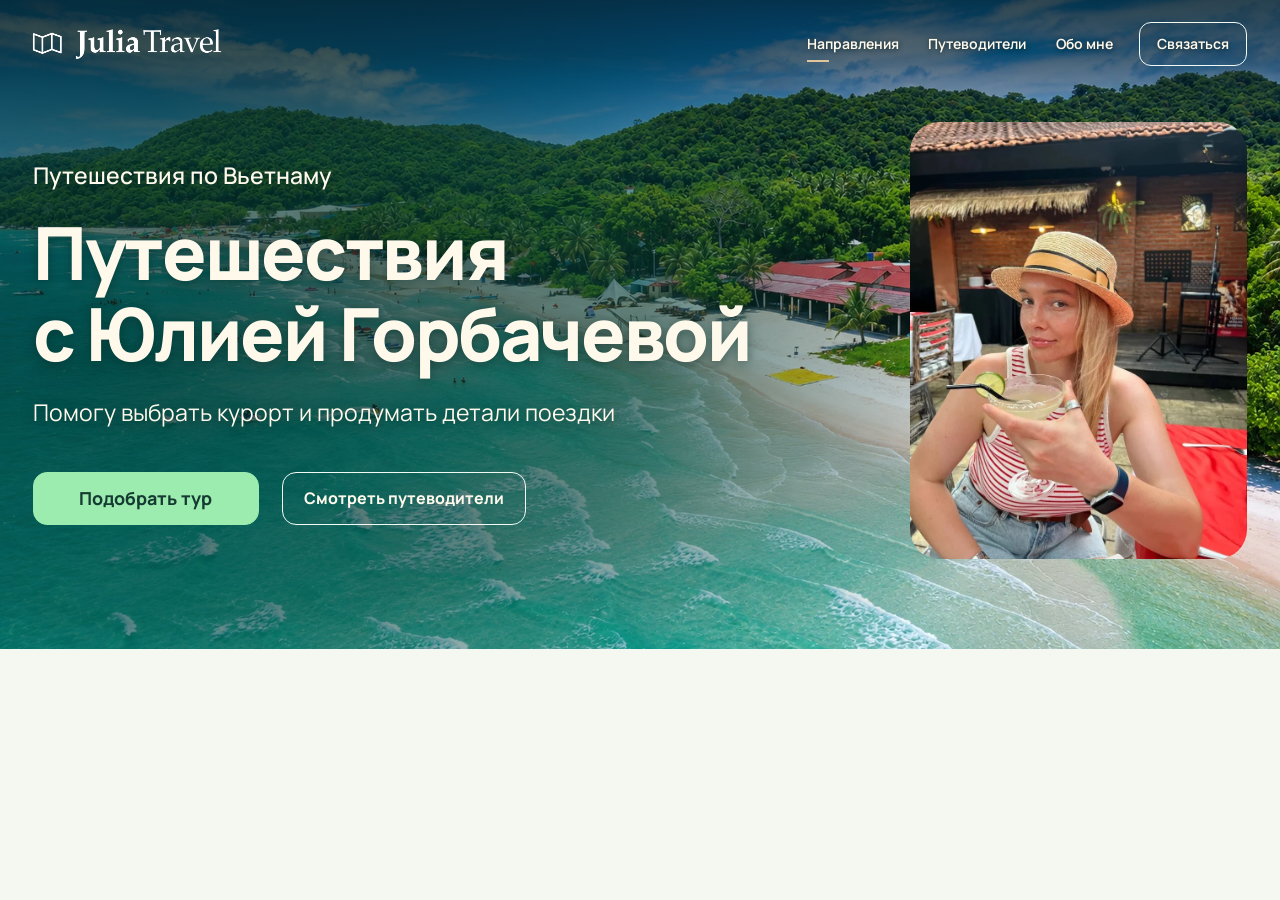
==== emerald-lagoon/index.html @ ee0ff960 "Publish Emerald Lagoon alongside Tropical Impulse" ====
<!doctype html>
<html lang="ru" id="top">
<head>
  <meta charset="utf-8">
  <meta name="viewport" content="width=device-width, initial-scale=1">
  <meta name="robots" content="noindex, nofollow">
  <title>Julia Travel — 04. Изумрудная лагуна</title>
  <meta name="description" content="Направления, полезные материалы и путеводители для путешествия во Вьетнам.">
<link rel="stylesheet" href="../assets/fonts/fonts.css">
<link rel="stylesheet" href="../assets/css/common.css">
<link rel="stylesheet" href="../assets/css/emerald-lagoon.css">
<script src="../assets/js/concept-names.js" defer></script>
<script src="../assets/js/concepts.js" defer></script>
</head>
<body class="concept-lagoon">
<a class="skip-link" href="#main">Перейти к содержимому</a>



<main id="main">
<div class="lagoon-stage">
<video class="hero__video" autoplay muted loop playsinline preload="metadata" poster="../assets/images/img-1920x1080-q85.webp" aria-hidden="true"><source data-src="https://www.dropbox.com/scl/fi/ghgn0lcwpjb3nn3eptv3x/plyagh.mp4?rlkey=f90kkj7xe7v4wa0hpgbo7ccpf&amp;raw=1" type="video/mp4"></video>
<script>
  (() => {
    const video = document.querySelector('.hero__video');
    const source = video.querySelector('source');
    const reducedMotion = matchMedia('(prefers-reduced-motion: reduce)');
    const updateMotion = () => {
      if (reducedMotion.matches) {
        video.pause(); video.classList.remove('is-playing'); source.removeAttribute('src'); video.load();
      } else {
        source.src = source.dataset.src; video.load();
        video.play().catch(() => video.classList.remove('is-playing'));
      }
    };
    video.addEventListener('playing', () => video.classList.add('is-playing'));
    video.addEventListener('error', () => video.classList.remove('is-playing'), true);
    video.addEventListener('pause', () => video.classList.remove('is-playing'));
    reducedMotion.addEventListener('change', updateMotion);
    updateMotion();
  })();
</script>
<header class="site-header">
  <div class="container header-inner">
    <a class="brand" href="#top" aria-label="Julia Travel — наверх"><img class="lagoon-logo" src="../assets/images/logo.png" width="1529" height="263" alt=""></a>
    <nav class="site-nav" aria-label="Основная навигация">
      <button type="button" aria-current="location" aria-disabled="true" title="Раздел готовится">Направления</button>
      <button type="button" aria-disabled="true" title="Раздел готовится">Путеводители</button>
      <button type="button" aria-disabled="true" title="Раздел готовится">Обо мне</button>
    </nav>
    <button class="lagoon-contact" type="button" aria-disabled="true" title="Контакт пока не указан">Связаться</button>
  </div>
</header>
  <section class="hero container" aria-labelledby="hero-title">
    <div class="hero-copy">
      <p class="lagoon-eyebrow">Путешествия по Вьетнаму</p>
      <h1 id="hero-title">Путешествия <span>с Юлией Горбачевой</span></h1>
      <p class="lagoon-description">Помогу выбрать курорт и продумать детали поездки</p>
      <div class="lagoon-actions">
        <button class="lagoon-primary" type="button" aria-disabled="true" title="Раздел готовится">Подобрать тур</button>
        <button class="lagoon-secondary" type="button" aria-disabled="true" title="Раздел готовится">Смотреть путеводители</button>
      </div>
    </div>
    <img class="lagoon-portrait" src="../assets/images/img-800x1067-q85.webp" width="800" height="1067" alt="Юлия в соломенной шляпе" fetchpriority="high">
  </section>
</div>
</main>
</body>
</html>
---- assets/fonts/fonts.css ----
@font-face {
  font-family: "Racama";
  src: url("https://media.uprock.school/fonts/Racama/Racama.otf") format("opentype");
  font-style: normal;
  font-weight: 400;
  font-display: swap;
}

@font-face {
  font-family: "EB Garamond Local";
  src: url("eb-garamond/EBGaramond-Italic-variable.ttf") format("truetype");
  font-style: italic;
  font-weight: 400 800;
  font-display: swap;
}

@font-face {
  font-family: "Manrope Local";
  src: url("manrope/Manrope-variable.ttf") format("truetype");
  font-style: normal;
  font-weight: 200 800;
  font-display: swap;
}

@font-face {
  font-family: "EB Garamond Local";
  src: url("eb-garamond/EBGaramond-Italic-latin.woff2") format("woff2");
  font-style: italic;
  font-weight: 400 800;
  font-display: swap;
  unicode-range: U+0000-00FF, U+0131, U+0152-0153, U+02BB-02BC, U+02C6, U+02DA, U+02DC, U+0304, U+0308, U+0329, U+2000-206F, U+20AC, U+2122, U+2191, U+2193, U+2212, U+2215, U+FEFF, U+FFFD;
}

@font-face {
  font-family: "EB Garamond Local";
  src: url("eb-garamond/EBGaramond-Italic-cyrillic.woff2") format("woff2");
  font-style: italic;
  font-weight: 400 800;
  font-display: swap;
  unicode-range: U+0301, U+0400-045F, U+0490-0491, U+04B0-04B1, U+2116;
}

@font-face {
  font-family: "Manrope Local";
  src: url("manrope/Manrope-latin.woff2") format("woff2");
  font-style: normal;
  font-weight: 200 800;
  font-display: swap;
  unicode-range: U+0000-00FF, U+0131, U+0152-0153, U+02BB-02BC, U+02C6, U+02DA, U+02DC, U+0304, U+0308, U+0329, U+2000-206F, U+20AC, U+2122, U+2191, U+2193, U+2212, U+2215, U+FEFF, U+FFFD;
}

@font-face {
  font-family: "Manrope Local";
  src: url("manrope/Manrope-cyrillic.woff2") format("woff2");
  font-style: normal;
  font-weight: 200 800;
  font-display: swap;
  unicode-range: U+0301, U+0400-045F, U+0490-0491, U+04B0-04B1, U+2116;
}
---- assets/css/common.css ----
/* Shared primitives only. Composition and palette belong to each concept. */
*,*::before,*::after { box-sizing:border-box; }
html { scroll-behavior:smooth; }
body { margin:0; background:var(--bg); color:var(--fg); font:400 18px/1.6 system-ui,"Segoe UI",sans-serif; -webkit-font-smoothing:antialiased; }
h1,h2,h3,p,figure { margin:0; }
h1,h2,h3 { text-wrap:balance; overflow-wrap:break-word; }
h1 { font-weight:750; line-height:1.12; letter-spacing:-.04em; }
h2 { font-size:38px; line-height:1.18; letter-spacing:-.035em; }
h3 { font-size:30px; line-height:1.25; letter-spacing:-.025em; }
a { color:inherit; text-decoration:none; }
a:hover { text-decoration:underline; text-underline-offset:.22em; }
a:focus-visible { outline:3px solid var(--fg); outline-offset:4px; }
img { display:block; max-width:100%; height:auto; }
svg { width:24px; height:24px; flex:0 0 auto; }
.container { width:min(calc(100% - 80px),1200px); margin-inline:auto; }
.site-header { border-bottom:1px solid var(--border); background:#fff; }
.header-inner { display:flex; align-items:center; gap:32px; min-height:88px; }
.brand { display:inline-flex; align-items:center; gap:10px; flex:0 0 auto; font-size:28px; font-weight:700; letter-spacing:-.05em; line-height:1; }
.brand:hover { text-decoration:none; }
.brand-travel { font-weight:400; padding-left:4px; letter-spacing:-.035em; }
.brand-symbol { display:inline-grid; place-items:center; position:relative; width:34px; height:34px; padding-bottom:6px; border:1.5px solid currentColor; border-radius:50%; font-size:28px; font-weight:500; color:var(--accent); }
.brand-symbol span { position:absolute; right:-4px; top:-4px; background:#fff; font:500 20px/1 system-ui,sans-serif; }
.site-nav { display:flex; flex-wrap:wrap; margin-left:auto; gap:24px; font-size:15px; font-weight:600; }
.site-nav a { display:inline-flex; align-items:center; min-height:44px; }
.hero-copy { min-width:0; }
.hero h1 { margin:0 0 22px; font-size:clamp(38px,3.6vw,52px); }
.hero-description { max-width:48ch; color:var(--fg-2); font-size:18px; line-height:1.65; }
.hero-footnote { margin-top:16px; color:var(--muted); font-size:14px; }
.button { display:inline-flex; align-items:center; justify-content:center; gap:24px; min-height:54px; margin-top:26px; padding:14px 24px; border:1px solid transparent; border-radius:12px; font-size:20px; font-weight:700; line-height:1.25; }
.button:hover { text-decoration:none; }
.portrait-pair { position:relative; min-width:0; width:100%; }
.portrait-pair img { width:100%; height:auto; aspect-ratio:1024/1820; object-fit:contain; border-radius:22px; }
.destinations { padding-block:42px; }
.section-heading { display:flex; justify-content:space-between; align-items:end; gap:32px; margin-bottom:26px; }
.section-heading h2 { max-width:650px; }
.section-heading>p { font-size:16px; color:var(--muted); }
.destination-card { min-width:0; overflow:hidden; }
.destination-image { display:block; }
.destination-image img { width:100%; height:auto; aspect-ratio:1024/1820; object-fit:contain; }
.destination-text { display:flex; flex-direction:column; align-items:start; justify-content:center; gap:24px; min-width:0; }
.destination-text h3 { margin-bottom:8px; }
.destination-text p { font-size:16px; color:var(--muted); }
.round-link { display:inline-grid; place-items:center; flex:0 0 auto; width:46px; height:46px; border-radius:50%; }
.skip-link { position:fixed; left:16px; top:-80px; z-index:50; padding:12px 20px; background:var(--fg); color:var(--bg); }
.skip-link:focus { top:12px; }
.preview-toolbar { display:flex; flex-wrap:wrap; align-items:center; gap:8px 20px; padding:8px max(20px,calc((100% - 1280px)/2)); background:var(--surface); border-bottom:1px solid var(--border); font:500 13px/1.3 system-ui,sans-serif; }
.preview-toolbar>span { margin-left:auto; color:var(--muted); }
.preview-toolbar nav { display:flex; flex-wrap:wrap; gap:4px; }
.preview-toolbar nav a { display:inline-flex; align-items:center; min-height:36px; padding:5px 12px; border-radius:6px; }
.preview-toolbar [aria-current] { background:var(--fg); color:var(--bg); }
.is-embedded .preview-toolbar { display:none; }
@media(max-width:1100px) {
 .container { width:calc(100% - 48px); }
 .hero h1 { font-size:40px; }
 .section-heading { display:block; }
 .section-heading>p { margin-top:14px; }
 .section-heading>p br { display:none; }
 .destination-text h3 { font-size:27px; }
}
@media(max-width:850px) { .hero h1 { font-size:34px; } .hero-description { font-size:17px; } }
@media(max-width:760px) {
 .container { width:calc(100% - 32px); }
 .header-inner { min-height:0; padding-block:18px 10px; gap:12px; flex-wrap:wrap; }
 .site-nav { font-size:13px; }
 .hero h1 { font-size:clamp(30px,7.9vw,42px); }
 .hero .button { width:100%; margin-top:22px; }
 .portrait-pair img { border-radius:18px; }
 h2 { font-size:30px; }
 .destinations { padding-block:30px; }
 .destination-text h3 { font-size:25px; }
 .destination-text p { font-size:15px; line-height:1.5; }
 .preview-toolbar>span { display:none; }
 .preview-toolbar nav { width:100%; }
}
@media(max-width:360px) { .destination-text h3 { font-size:23px; } .destination-text p { font-size:14px; } }
@media(prefers-reduced-motion:reduce) { html { scroll-behavior:auto; } }
@keyframes julia-intro-rise { from { opacity:0; translate:0 20px; } to { opacity:1; translate:0 0; } }
@keyframes julia-intro-side { from { opacity:0; translate:28px 0; } to { opacity:1; translate:0 0; } }
@keyframes julia-intro-fade { from { opacity:0; } to { opacity:1; } }
---- assets/css/emerald-lagoon.css ----
.concept-lagoon {
    --bg: #f5f7f1;
    --fg: #153b32;
    --lagoon-deep: #103f38;
    --lagoon-white: #fff9ec;
    --lagoon-mint: #9cebaf;
    --lagoon-sand: #dfc69d;
    --lagoon-outline: #f2faf4;
    --surface: var(--bg);
    --border: var(--lagoon-outline);
}

.lagoon-stage {
    position: relative;
    isolation: isolate;
    overflow: hidden;
    display: flex;
    flex-direction: column;
    padding-top: 22px;
    color: var(--lagoon-white);
    font-family: "Manrope Local", sans-serif;
    background: var(--lagoon-deep) url("../images/img-1920x1080-q85.webp") center / cover no-repeat;
}

.lagoon-stage .hero__video {
    position: absolute;
    inset: 0;
    z-index: -2;
    width: 100%;
    height: 100%;
    object-fit: cover;
    opacity: 0;
    transition: opacity .35s ease;
    pointer-events: none;
}
.lagoon-stage .hero__video.is-playing { opacity: 1; }
.lagoon-stage::before {
    content: "";
    position: absolute;
    inset: 0;
    z-index: -1;
    background:
        linear-gradient(180deg, #061b1ac2, #061b1a96 57px, transparent 155px),
        radial-gradient(ellipse 72% 72% at 12% 56%, #032820b8, #063d339e 54%, transparent 100%);
}

.concept-lagoon .lagoon-stage .container { width: min(calc(100% - 5.2vw), 1490px); }
.concept-lagoon .site-header { background: transparent; border: 0; }
.concept-lagoon .header-inner { min-height: 44px; padding: 0; gap: 26px; }
.concept-lagoon .brand { margin-inline-start: -2px; }
.lagoon-logo { width: clamp(158px, 15vw, 206px); height: auto; }
.concept-lagoon .site-nav { gap: clamp(12px, 2.3vw, 32px); }
.concept-lagoon .site-nav button, .lagoon-contact, .lagoon-actions button {
    appearance: none;
    background: transparent;
    color: inherit;
    font: inherit;
    cursor: default;
}
.concept-lagoon .site-nav button {
    position: relative;
    border: 0;
    padding: 0;
    min-height: 44px;
    font-size: 14px;
    font-weight: 650;
}
.concept-lagoon .site-nav [aria-current]::after {
    content: "";
    position: absolute;
    inset: auto auto 4px 0;
    width: 22px;
    height: 2px;
    background: var(--lagoon-sand);
}
.lagoon-contact, .lagoon-actions button {
    border: 1px solid var(--lagoon-outline);
    border-radius: 12px;
    transition: color .25s ease, background-color .25s ease, border-color .25s ease;
}
.lagoon-contact { padding: 0 17px; min-height: 44px; font-size: 14px; font-weight: 650; white-space: nowrap; }
.concept-lagoon .site-nav button, .lagoon-contact { text-shadow: 0 1px 5px #061b1abf; }

.concept-lagoon .hero {
    flex: 1;
    display: grid;
    grid-template-columns: minmax(0, 1fr) minmax(230px, 32.6%);
    align-items: center;
    gap: clamp(24px, 5.1vw, 76px);
    padding-block: clamp(40px, 4.4vw, 63px) clamp(48px, 7vw, 106px);
}
.concept-lagoon .hero-copy { container-type: inline-size; }
.concept-lagoon .hero-copy { text-shadow: 0 2px 12px #04251e80; }
.lagoon-eyebrow { font-size: clamp(16px, 1.8vw, 26px); font-weight: 550; margin-bottom: 18px; }
.concept-lagoon .hero h1 {
    margin: 0;
    font-size: min(83px, 9.75cqi);
    font-weight: 800;
    letter-spacing: -.032em;
    line-height: 1.11;
    text-wrap: initial;
}
.concept-lagoon h1 span { display: block; }
.lagoon-description { margin-top: 19px; font-size: clamp(16px, 1.8vw, 26px); }
.lagoon-actions { display: flex; flex-wrap: wrap; gap: clamp(12px, 1.8vw, 26px); margin-top: clamp(20px, 3.2vw, 46px); }
.lagoon-actions button {
    min-height: clamp(44px, 4.2vw, 60px);
    min-width: min(30cqi, 258px);
    padding: 8px clamp(13px, 1.65vw, 24px);
    border-radius: 14px;
    font-size: clamp(14px, 1.4vw, 20px);
    font-weight: 750;
}
.lagoon-actions .lagoon-primary { background: var(--lagoon-mint); color: var(--fg); border-color: var(--lagoon-mint); }
.lagoon-actions .lagoon-secondary { font-size: clamp(14px, 1.25vw, 18px); }
.lagoon-portrait {
    width: 85%;
    justify-self: end;
    height: auto;
    aspect-ratio: 4 / 5.2;
    object-fit: cover;
    object-position: center 53%;
    border-radius: clamp(18px, 2.3vw, 34px);
}
.lagoon-stage :is(a, button):focus-visible {
    outline: 2px solid var(--lagoon-sand);
    outline-offset: 4px;
}
.lagoon-actions button:focus-visible, .lagoon-contact:focus-visible {
    background: var(--bg);
    border-color: var(--bg);
    color: var(--fg);
}
.lagoon-contact:focus-visible { text-shadow: none; }
@media (hover: hover) and (pointer: fine) {
    .lagoon-actions button:hover, .lagoon-contact:hover {
        background: var(--bg);
        border-color: var(--bg);
        color: var(--fg);
    }
    .lagoon-contact:hover { text-shadow: none; }
}
@media (max-width: 760px) {
    .lagoon-stage { min-height: 0; padding-top: 12px; }
    .lagoon-stage::before {
        background:
            linear-gradient(180deg, #061b1ac4, #103f388f 155px, #052e258f 475px, transparent 670px),
            radial-gradient(ellipse 95% 39% at 16% 43%, #05261c9c, transparent);
    }
    .concept-lagoon .lagoon-stage .container { width: calc(100% - 32px); }
    .concept-lagoon .header-inner { min-height: 0; gap: 6px; }
    .lagoon-contact { margin-inline-start: auto; padding-inline: 12px; font-size: 13px; }
    .concept-lagoon .site-nav {
        order: 3;
        flex-basis: 100%;
        justify-content: space-between;
        margin: 0;
    }
    .concept-lagoon .site-nav button { font-size: 12px; }
    .concept-lagoon .hero { grid-template-columns: minmax(0, 1fr); gap: 23px; padding-block: 33px 24px; }
    .concept-lagoon .hero h1 { font-size: clamp(36px, 10.35vw, 64px); }
    .lagoon-eyebrow { margin-bottom: 11px; font-size: 14px; }
    .lagoon-description { max-width: 31ch; margin-top: 12px; }
    .lagoon-actions { flex-direction: column; align-items: flex-start; margin-top: 20px; gap: 9px; }
    .lagoon-actions button { min-width: 0; padding-inline: 15px; border-radius: 12px; }
    .lagoon-portrait { max-width: 340px; justify-self: start; aspect-ratio: 4 / 3; object-position: center 48%; }
}
@media (prefers-reduced-motion: reduce) {
    .lagoon-stage .hero__video { display: none; }
    .lagoon-contact, .lagoon-actions button { transition: none; }
}
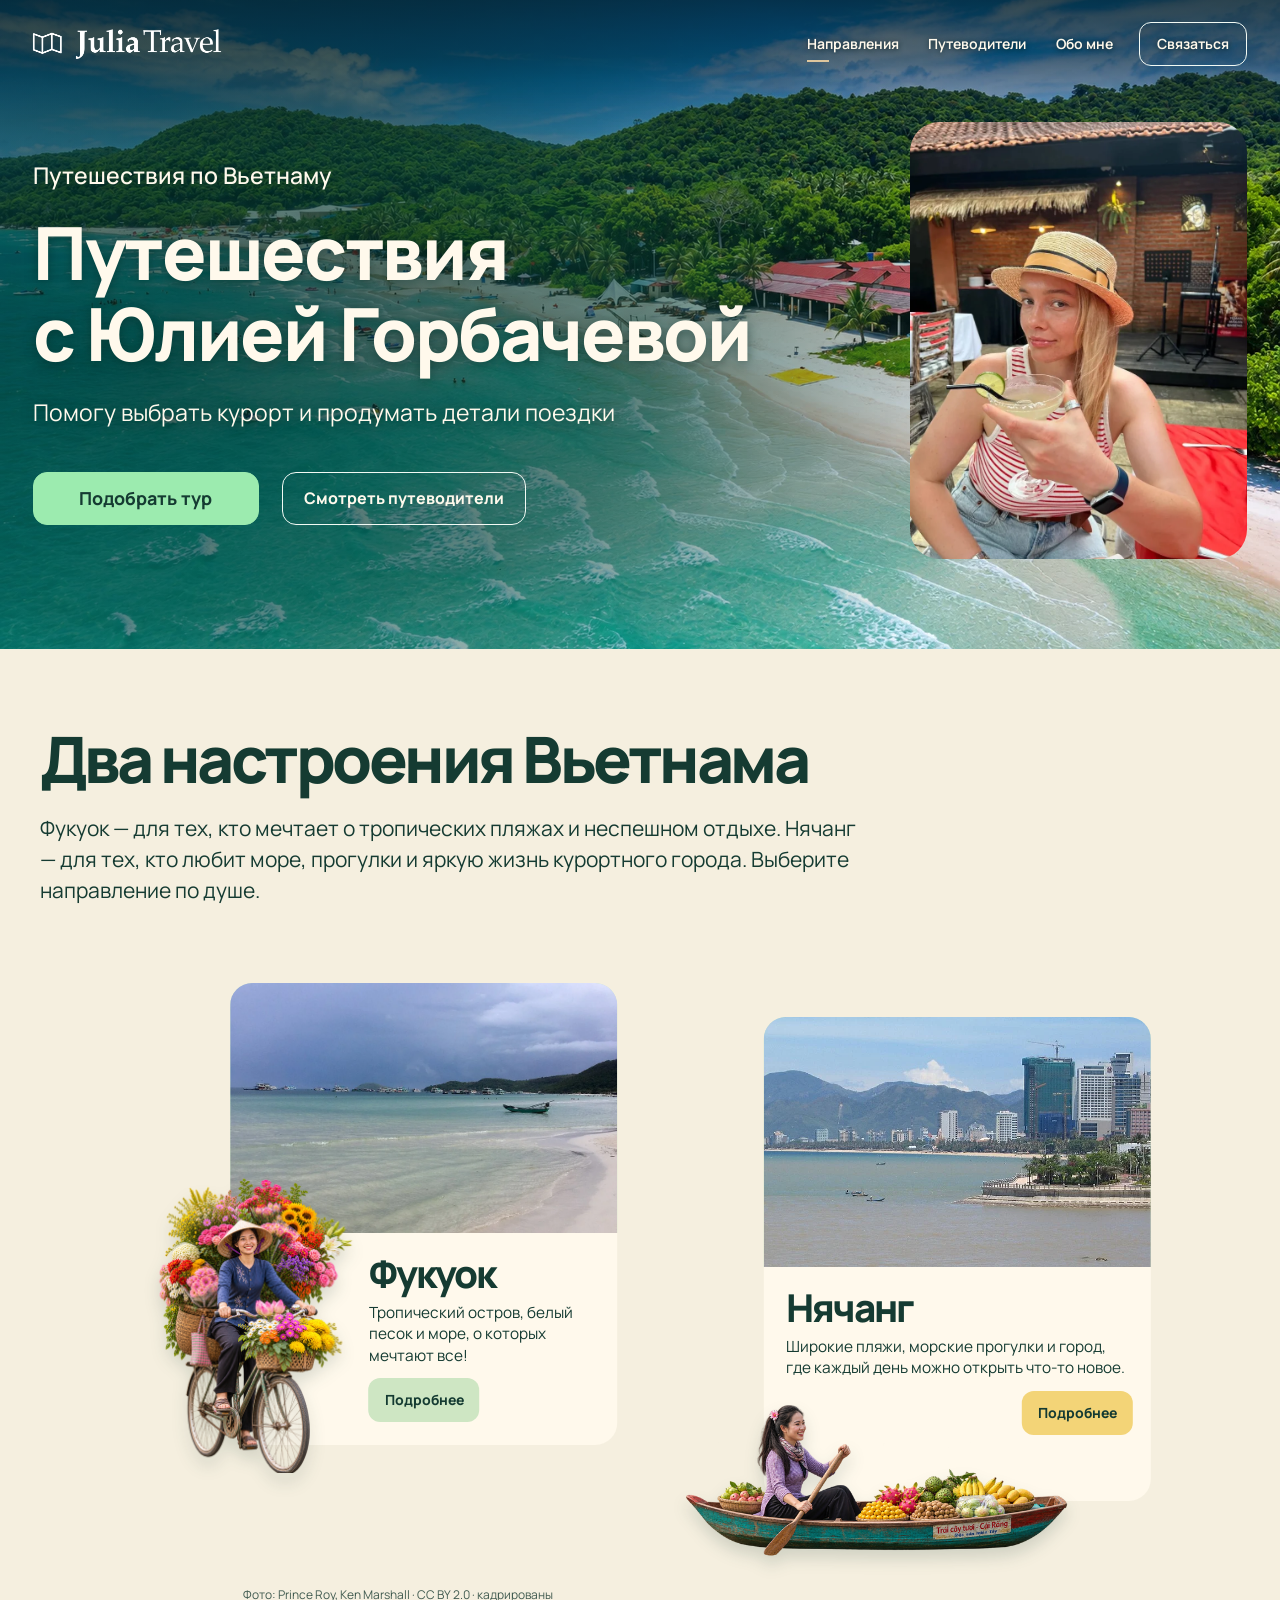
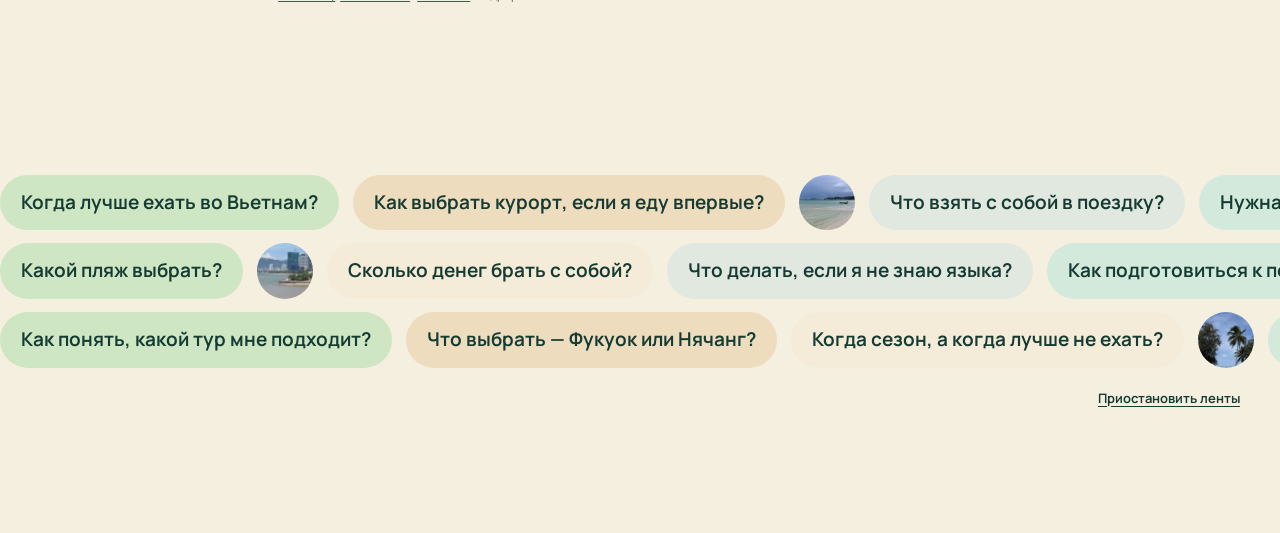
==== commit eb740a20: "Publish Emerald Lagoon destination cards and question marquees" ====
--- a/emerald-lagoon/index.html
+++ b/emerald-lagoon/index.html
@@ -44,7 +44,7 @@
   <div class="container header-inner">
     <a class="brand" href="#top" aria-label="Julia Travel — наверх"><img class="lagoon-logo" src="../assets/images/logo.png" width="1529" height="263" alt=""></a>
     <nav class="site-nav" aria-label="Основная навигация">
-      <button type="button" aria-current="location" aria-disabled="true" title="Раздел готовится">Направления</button>
+      <a href="#destinations" aria-current="location">Направления</a>
       <button type="button" aria-disabled="true" title="Раздел готовится">Путеводители</button>
       <button type="button" aria-disabled="true" title="Раздел готовится">Обо мне</button>
     </nav>
@@ -64,6 +64,110 @@
     <img class="lagoon-portrait" src="../assets/images/img-800x1067-q85.webp" width="800" height="1067" alt="Юлия в соломенной шляпе" fetchpriority="high">
   </section>
 </div>
+  <section class="lagoon-destinations" id="destinations" aria-labelledby="lagoon-destinations-title">
+    <div class="container lagoon-destinations-grid">
+      <header class="lagoon-destinations-intro">
+        <h2 id="lagoon-destinations-title">Два настроения Вьетнама</h2>
+        <p>Фукуок — для тех, кто мечтает о тропических пляжах и неспешном отдыхе. Нячанг — для тех, кто любит море, прогулки и яркую жизнь курортного города. Выберите направление по душе.</p>
+      </header>
+      <article class="lagoon-destination lagoon-destination--island">
+        <div class="lagoon-destination-photo">
+          <img src="../assets/images/phu-quoc-bai-sao.webp" alt="Пляж Бай-Сао на Фукуоке" loading="lazy">
+        </div>
+        <div class="lagoon-destination-copy">
+          <h3>Фукуок</h3>
+          <p>Тропический остров, белый песок и море, о которых мечтают все!</p>
+          <button class="lagoon-destination-more" type="button" aria-disabled="true" aria-label="Подробнее о Фукуоке" title="Страница направления готовится">Подробнее</button>
+        </div>
+        <img class="lagoon-destination-figure" src="../assets/images/generated-drafts/img-400x600 (1).png" width="400" height="600" alt="" loading="lazy">
+      </article>
+      <article class="lagoon-destination lagoon-destination--city">
+        <div class="lagoon-destination-photo">
+          <img src="../assets/images/nha-trang-coast.webp" alt="Пляж и городская застройка Нячанга" loading="lazy">
+        </div>
+        <div class="lagoon-destination-copy">
+          <h3>Нячанг</h3>
+          <p>Широкие пляжи, морские прогулки и город, где каждый день можно открыть что-то новое.</p>
+          <button class="lagoon-destination-more" type="button" aria-disabled="true" aria-label="Подробнее о Нячанге" title="Страница направления готовится">Подробнее</button>
+        </div>
+        <img class="lagoon-destination-figure" src="../assets/images/generated-drafts/img-640x256.png" width="640" height="256" alt="" loading="lazy">
+      </article>
+      <p class="lagoon-destination-credits">
+        Фото: <a href="https://commons.wikimedia.org/wiki/File:B%C3%A3i_Sao_Beach.jpg">Prince Roy</a>,
+        <a href="https://commons.wikimedia.org/wiki/File:Nha_Trang_skyline.jpg">Ken Marshall</a> · <a href="https://creativecommons.org/licenses/by/2.0/">CC BY 2.0</a> · кадрированы
+      </p>
+    </div>
+  </section>
+  <section class="lagoon-questions" id="travel-questions" aria-label="Вопросы перед первой поездкой">
+    <div class="lagoon-question-row" data-row="1">
+      <div class="lagoon-question-track">
+        <ul class="lagoon-question-list" role="list">
+          <li>Когда лучше ехать во Вьетнам?</li>
+          <li>Как выбрать курорт, если я еду впервые?</li>
+          <li class="lagoon-question-photo" aria-hidden="true"><img src="../assets/images/phu-quoc-bai-sao.webp" alt="" style="object-position: 66% 59%"></li>
+          <li>Что взять с собой в поездку?</li>
+          <li>Нужна ли виза?</li>
+          <li>Какой курорт спокойнее?</li>
+          <li>Где лучше отдыхать с ребёнком?</li>
+          <li class="lagoon-question-photo" aria-hidden="true"><img src="../assets/images/img-1024x1820-q85 (28).webp" alt="" style="object-position: 50% 67%"></li>
+          <li>Подойдёт ли Вьетнам для первого путешествия?</li>
+          <li>Как не растеряться перед поездкой?</li>
+        </ul>
+      </div>
+    </div>
+    <div class="lagoon-question-row" data-row="2">
+      <div class="lagoon-question-track">
+        <ul class="lagoon-question-list" role="list">
+          <li>Какой пляж выбрать?</li>
+          <li class="lagoon-question-photo" aria-hidden="true"><img src="../assets/images/nha-trang-coast.webp" alt="" style="object-position: 78% 58%"></li>
+          <li>Сколько денег брать с собой?</li>
+          <li>Что делать, если я не знаю языка?</li>
+          <li>Как подготовиться к перелёту?</li>
+          <li>Где лучше жить — в центре или у моря?</li>
+          <li>Безопасно ли ехать одной?</li>
+          <li class="lagoon-question-photo" aria-hidden="true"><img src="../assets/images/img-1024x1820-q85 (26).webp" alt="" style="object-position: 50% 72%"></li>
+          <li>Что важно знать перед вылетом?</li>
+          <li>Куда поехать, если хочется и море, и прогулки?</li>
+        </ul>
+      </div>
+    </div>
+    <div class="lagoon-question-row" data-row="3">
+      <div class="lagoon-question-track">
+        <ul class="lagoon-question-list" role="list">
+          <li>Как понять, какой тур мне подходит?</li>
+          <li>Что выбрать — Фукуок или Нячанг?</li>
+          <li>Когда сезон, а когда лучше не ехать?</li>
+          <li class="lagoon-question-photo" aria-hidden="true"><img src="../assets/images/img-1024x1820-q85 (33).webp" alt=""></li>
+          <li>Как собрать документы без стресса?</li>
+          <li>Как не переплатить?</li>
+          <li>Что посмотреть кроме пляжа?</li>
+          <li class="lagoon-question-photo" aria-hidden="true"><img src="../assets/images/img-1024x1820-q85 (22).webp" alt="" style="object-position: 50% 67%"></li>
+          <li>Как спланировать отдых, если страшно ошибиться?</li>
+          <li>С чего вообще начать подготовку?</li>
+        </ul>
+      </div>
+    </div>
+    <div class="container lagoon-questions-controls">
+      <button class="lagoon-questions-toggle" type="button" hidden>Приостановить ленты</button>
+    </div>
+  </section>
+  <script>
+    (() => {
+      const section = document.getElementById('travel-questions');
+      const toggle = section.querySelector('.lagoon-questions-toggle');
+      for (const list of section.querySelectorAll('.lagoon-question-list')) {
+        const duplicate = list.cloneNode(true);
+        duplicate.setAttribute('aria-hidden', 'true');
+        list.after(duplicate);
+      }
+      toggle.addEventListener('click', () => {
+        const paused = section.classList.toggle('is-paused');
+        toggle.textContent = paused ? 'Возобновить ленты' : 'Приостановить ленты';
+      });
+      section.classList.add('is-animated');
+      toggle.hidden = false;
+    })();
+  </script>
 </main>
 </body>
 </html>
--- a/assets/css/emerald-lagoon.css
+++ b/assets/css/emerald-lagoon.css
@@ -57,7 +57,7 @@
     font: inherit;
     cursor: default;
 }
-.concept-lagoon .site-nav button {
+.concept-lagoon .site-nav :is(a, button) {
     position: relative;
     border: 0;
     padding: 0;
@@ -79,7 +79,7 @@
     transition: color .25s ease, background-color .25s ease, border-color .25s ease;
 }
 .lagoon-contact { padding: 0 17px; min-height: 44px; font-size: 14px; font-weight: 650; white-space: nowrap; }
-.concept-lagoon .site-nav button, .lagoon-contact { text-shadow: 0 1px 5px #061b1abf; }
+.concept-lagoon .site-nav :is(a, button), .lagoon-contact { text-shadow: 0 1px 5px #061b1abf; }
 
 .concept-lagoon .hero {
     flex: 1;
@@ -156,7 +156,7 @@
         justify-content: space-between;
         margin: 0;
     }
-    .concept-lagoon .site-nav button { font-size: 12px; }
+    .concept-lagoon .site-nav :is(a, button) { font-size: 12px; }
     .concept-lagoon .hero { grid-template-columns: minmax(0, 1fr); gap: 23px; padding-block: 33px 24px; }
     .concept-lagoon .hero h1 { font-size: clamp(36px, 10.35vw, 64px); }
     .lagoon-eyebrow { margin-bottom: 11px; font-size: 14px; }
@@ -169,3 +169,255 @@
     .lagoon-stage .hero__video { display: none; }
     .lagoon-contact, .lagoon-actions button { transition: none; }
 }
+
+.lagoon-destinations {
+    padding-block: clamp(54px, 6vw, 90px) 50px;
+    background: #f5efdf;
+    color: var(--fg);
+    font-family: "Manrope Local", sans-serif;
+}
+.lagoon-destinations-grid {
+    display: grid;
+    grid-template-columns: repeat(12, minmax(0, 1fr));
+    column-gap: clamp(10px, 1.5vw, 22px);
+}
+.lagoon-destinations-intro {
+    grid-column: 1 / -1;
+    margin-bottom: clamp(54px, 6vw, 86px);
+}
+.lagoon-destinations-intro h2 {
+    max-width: 20ch;
+    text-wrap: initial;
+    font-size: clamp(36px, 5vw, 72px);
+    font-weight: 800;
+    line-height: 1.02;
+    letter-spacing: -.055em;
+}
+.lagoon-destinations-intro p {
+    max-width: 64ch;
+    margin-top: 22px;
+    font-size: clamp(16px, 1.65vw, 21px);
+    line-height: 1.48;
+}
+.lagoon-destination {
+    --figure-width: clamp(130px, 15.4vw, 218px);
+    --figure-overhang: calc(var(--figure-width) * .37);
+    position: relative;
+    isolation: isolate;
+    align-self: start;
+    min-width: 0;
+    overflow: visible;
+    border-radius: 22px;
+    background: #fff9ec;
+}
+.lagoon-destination--island { grid-column: 3 / 7; }
+.lagoon-destination--city { grid-column: 8 / 12; margin-top: 34px; }
+.lagoon-destination-photo {
+    aspect-ratio: 1.55;
+    overflow: hidden;
+    border-radius: 22px 22px 0 0;
+    background: #cee6c3;
+}
+.lagoon-destination-photo img {
+    width: 100%;
+    height: 100%;
+    object-fit: cover;
+    object-position: 55% center;
+}
+.lagoon-destination--city .lagoon-destination-photo img { object-position: 67% center; }
+.lagoon-destination-copy {
+    padding: 21px 18px 23px calc(var(--figure-width) - var(--figure-overhang) + 14px);
+}
+.lagoon-destination-copy h3 {
+    margin-bottom: 8px;
+    font-size: clamp(29px, 3vw, 43px);
+    font-weight: 800;
+    line-height: 1.05;
+    letter-spacing: -.05em;
+}
+.lagoon-destination-copy p { font-size: clamp(14px, 1.2vw, 16px); line-height: 1.38; }
+.lagoon-destination-more {
+    display: block;
+    width: fit-content;
+    min-height: 44px;
+    margin-top: 12px;
+    padding: 8px 16px;
+    border: 0;
+    border-radius: 12px;
+    background: var(--destination-button-bg, #cee6c3);
+    color: #153b32;
+    font: 750 14px/1.25 "Manrope Local", sans-serif;
+    transition: color .22s ease, background-color .22s ease;
+}
+.lagoon-destination-more:hover, .lagoon-destination-more:focus-visible {
+    background: #103f38;
+    color: #fff9ec;
+}
+.lagoon-destination-more:focus-visible {
+    outline: 2px solid #103f38;
+    outline-offset: 3px;
+}
+@media (prefers-reduced-motion: reduce) {
+    .lagoon-destination-more { transition: none; }
+}
+.lagoon-destination-figure {
+    position: absolute;
+    z-index: 1;
+    inset: auto auto -28px calc(-1 * var(--figure-overhang));
+    width: var(--figure-width);
+    height: auto;
+    pointer-events: none;
+    filter: drop-shadow(0 9px 8px #153b3229);
+}
+.lagoon-destination--city .lagoon-destination-copy {
+    padding-inline-start: 22px;
+    padding-bottom: clamp(20px, calc(40% - 88px), 96px);
+}
+.lagoon-destination--city .lagoon-destination-more {
+    --destination-button-bg: #f3d477;
+    margin-inline-start: auto;
+}
+.lagoon-destination--city .lagoon-destination-figure {
+    inset: auto auto -56px clamp(-92px, -6.4vw, -56px);
+    width: min(460px, 100%);
+}
+.lagoon-destination-credits {
+    grid-column: 3 / 12;
+    margin-top: 84px;
+    color: #415b50;
+    font-size: 12px;
+}
+.lagoon-destination-credits a { text-decoration: underline; text-underline-offset: 2px; }
+@media (hover: hover) and (pointer: fine) and (prefers-reduced-motion: no-preference) {
+    .lagoon-destination-photo img, .lagoon-destination-figure {
+        transition: transform .45s cubic-bezier(.2,.65,.3,1);
+    }
+    .lagoon-destination:hover .lagoon-destination-photo img { transform: scale(1.045); }
+    .lagoon-destination:hover .lagoon-destination-figure { transform: translate(4px, -14px); }
+    .lagoon-destination--city:hover .lagoon-destination-figure { transform: translate(5px, -10px); }
+}
+@media (min-width: 871px) {
+    .lagoon-destination--island { translate: clamp(-15px, -1vw, -9px) 0; }
+    .lagoon-destination--city { translate: clamp(9px, 1vw, 15px) 0; }
+}
+@media (max-width: 870px) {
+    .lagoon-destination {
+        grid-column: 3 / 12;
+        --figure-width: clamp(132px, 27vw, 190px);
+    }
+    .lagoon-destination--city { margin-top: 66px; }
+}
+@media (max-width: 560px) {
+    .lagoon-destinations-intro p { margin-top: 16px; }
+    .lagoon-destination { grid-column: 2 / -1; --figure-overhang: calc(var(--figure-width) * .30); }
+    .lagoon-destination-copy { padding-right: 13px; }
+    .lagoon-destination--city .lagoon-destination-copy { padding-bottom: max(20px, calc(40% - 81px)); }
+    .lagoon-destination--city .lagoon-destination-figure {
+        inset: auto auto -48px -38px;
+        width: 100%;
+    }
+    .lagoon-destination-credits { grid-column: 2 / -1; }
+}
+
+.lagoon-questions {
+    --question-gap: 14px;
+    --question-font-size: clamp(14px, 1.5vw, 19px);
+    --question-height: calc(1.35 * var(--question-font-size) + 30px);
+    padding-block: 120px;
+    background: #f5efdf;
+    color: #153b32;
+    font-family: "Manrope Local", sans-serif;
+}
+.lagoon-question-row + .lagoon-question-row { margin-top: 13px; }
+.lagoon-question-row[data-row="1"] { --question-duration: 42s; --question-delay: -12s; }
+.lagoon-question-row[data-row="2"] { --question-duration: 54s; --question-delay: -10s; }
+.lagoon-question-row[data-row="3"] { --question-duration: 48s; --question-delay: -21s; }
+.lagoon-question-list {
+    display: flex;
+    flex-wrap: wrap;
+    align-items: center;
+    justify-content: center;
+    gap: var(--question-gap);
+    margin: 0 auto;
+    padding: 0 16px;
+    max-width: 1220px;
+    list-style: none;
+}
+.lagoon-question-list[aria-hidden="true"] { display: none; }
+.lagoon-question-list li {
+    display: grid;
+    place-items: center;
+    flex: none;
+    max-width: min(100%, calc(100vw - 32px));
+    min-height: var(--question-height);
+    padding: 15px 21px;
+    border-radius: 999px;
+    background: #cee6c3;
+    font-size: var(--question-font-size);
+    font-weight: 650;
+    line-height: 1.35;
+    text-align: center;
+    text-wrap: balance;
+}
+.lagoon-question-list li:nth-child(6n + 2) { background: #eedcbf; }
+.lagoon-question-list li:nth-child(6n + 3) { background: #f4ecd8; }
+.lagoon-question-list li:nth-child(6n + 4) { background: #e0e8e0; }
+.lagoon-question-list li:nth-child(6n + 5) { background: #d3e9db; }
+.lagoon-question-list li:nth-child(6n + 6) { background: #f0e3b2; }
+.lagoon-question-list li.lagoon-question-photo {
+    width: var(--question-height);
+    height: var(--question-height);
+    padding: 0;
+    overflow: hidden;
+}
+.lagoon-question-photo img { width: 100%; height: 100%; object-fit: cover; }
+.lagoon-questions-controls { margin-top: 14px; text-align: right; }
+.lagoon-questions-toggle {
+    padding: 6px 0;
+    border: 0;
+    background: transparent;
+    color: inherit;
+    font: 650 13px/1.4 "Manrope Local", sans-serif;
+    text-decoration: underline;
+    text-underline-offset: 3px;
+    cursor: pointer;
+}
+.lagoon-questions-toggle:focus-visible { outline: 2px solid #103f38; outline-offset: 4px; }
+
+@media (prefers-reduced-motion: no-preference) {
+    .lagoon-questions.is-animated .lagoon-question-row { overflow: hidden; }
+    .lagoon-questions.is-animated .lagoon-question-track {
+        display: flex;
+        width: max-content;
+        animation: lagoon-question-scroll var(--question-duration) var(--question-delay) linear infinite reverse;
+    }
+    .lagoon-questions.is-animated .lagoon-question-row[data-row="2"] .lagoon-question-track { animation-direction: normal; }
+    .lagoon-questions.is-animated .lagoon-question-list {
+        display: flex;
+        flex: none;
+        flex-wrap: nowrap;
+        justify-content: space-between;
+        min-width: 100vw;
+        max-width: none;
+        padding: 0 var(--question-gap) 0 0;
+    }
+    .lagoon-questions.is-paused .lagoon-question-track { animation-play-state: paused; }
+}
+@keyframes lagoon-question-scroll {
+    from { transform: translateX(0); }
+    to { transform: translateX(-50%); }
+}
+@media (prefers-reduced-motion: reduce) {
+    .lagoon-questions-controls { display: none; }
+}
+@media (max-width: 1050px) {
+    .lagoon-questions { padding-block: 88px; }
+}
+@media (max-width: 600px) {
+    .lagoon-questions { --question-gap: 9px; --question-height: 44px; padding-block: 64px; }
+    .lagoon-question-row + .lagoon-question-row { margin-top: 9px; }
+    .lagoon-question-list li { padding: 3px 13px; }
+    .lagoon-question-row[data-row="1"] { --question-duration: 46s; --question-delay: -.7s; }
+    .lagoon-question-row[data-row="2"] { --question-duration: 60s; --question-delay: -.35s; }
+    .lagoon-question-row[data-row="3"] { --question-duration: 53s; --question-delay: -1.1s; }
+}
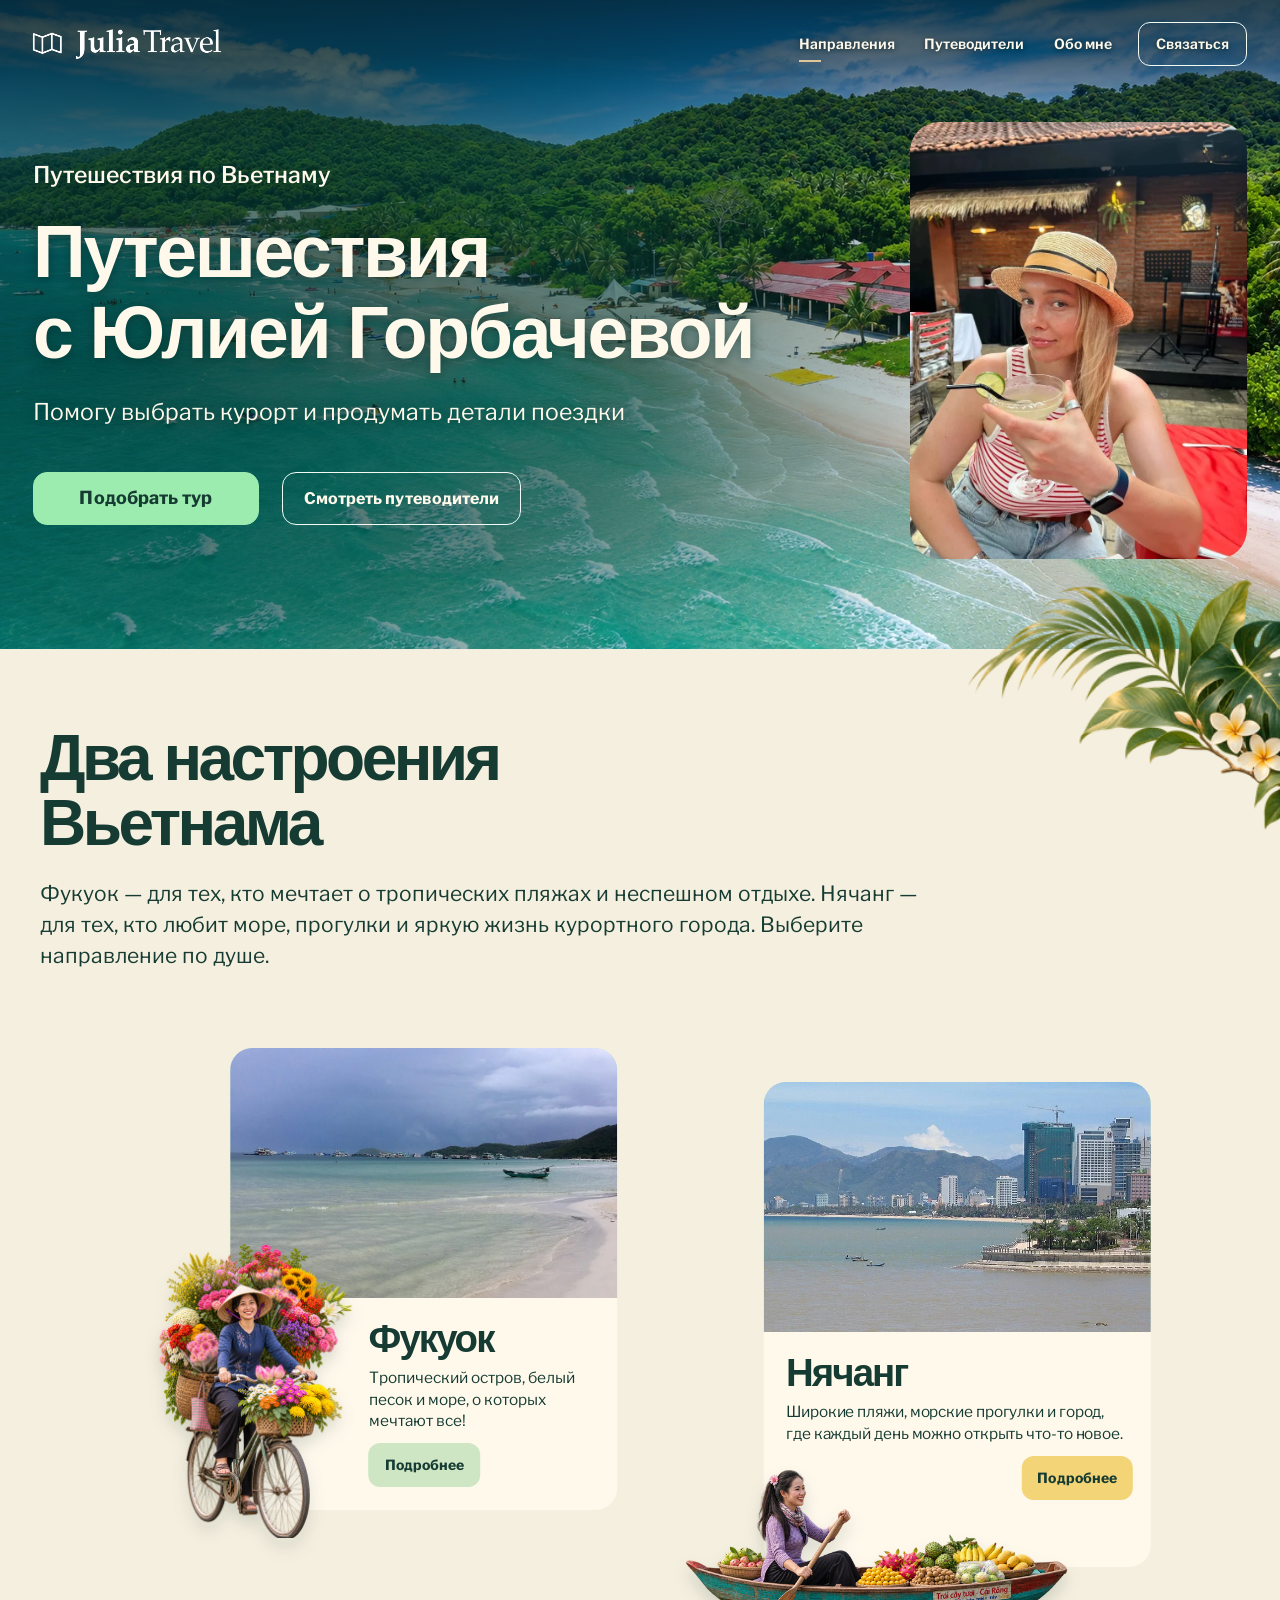
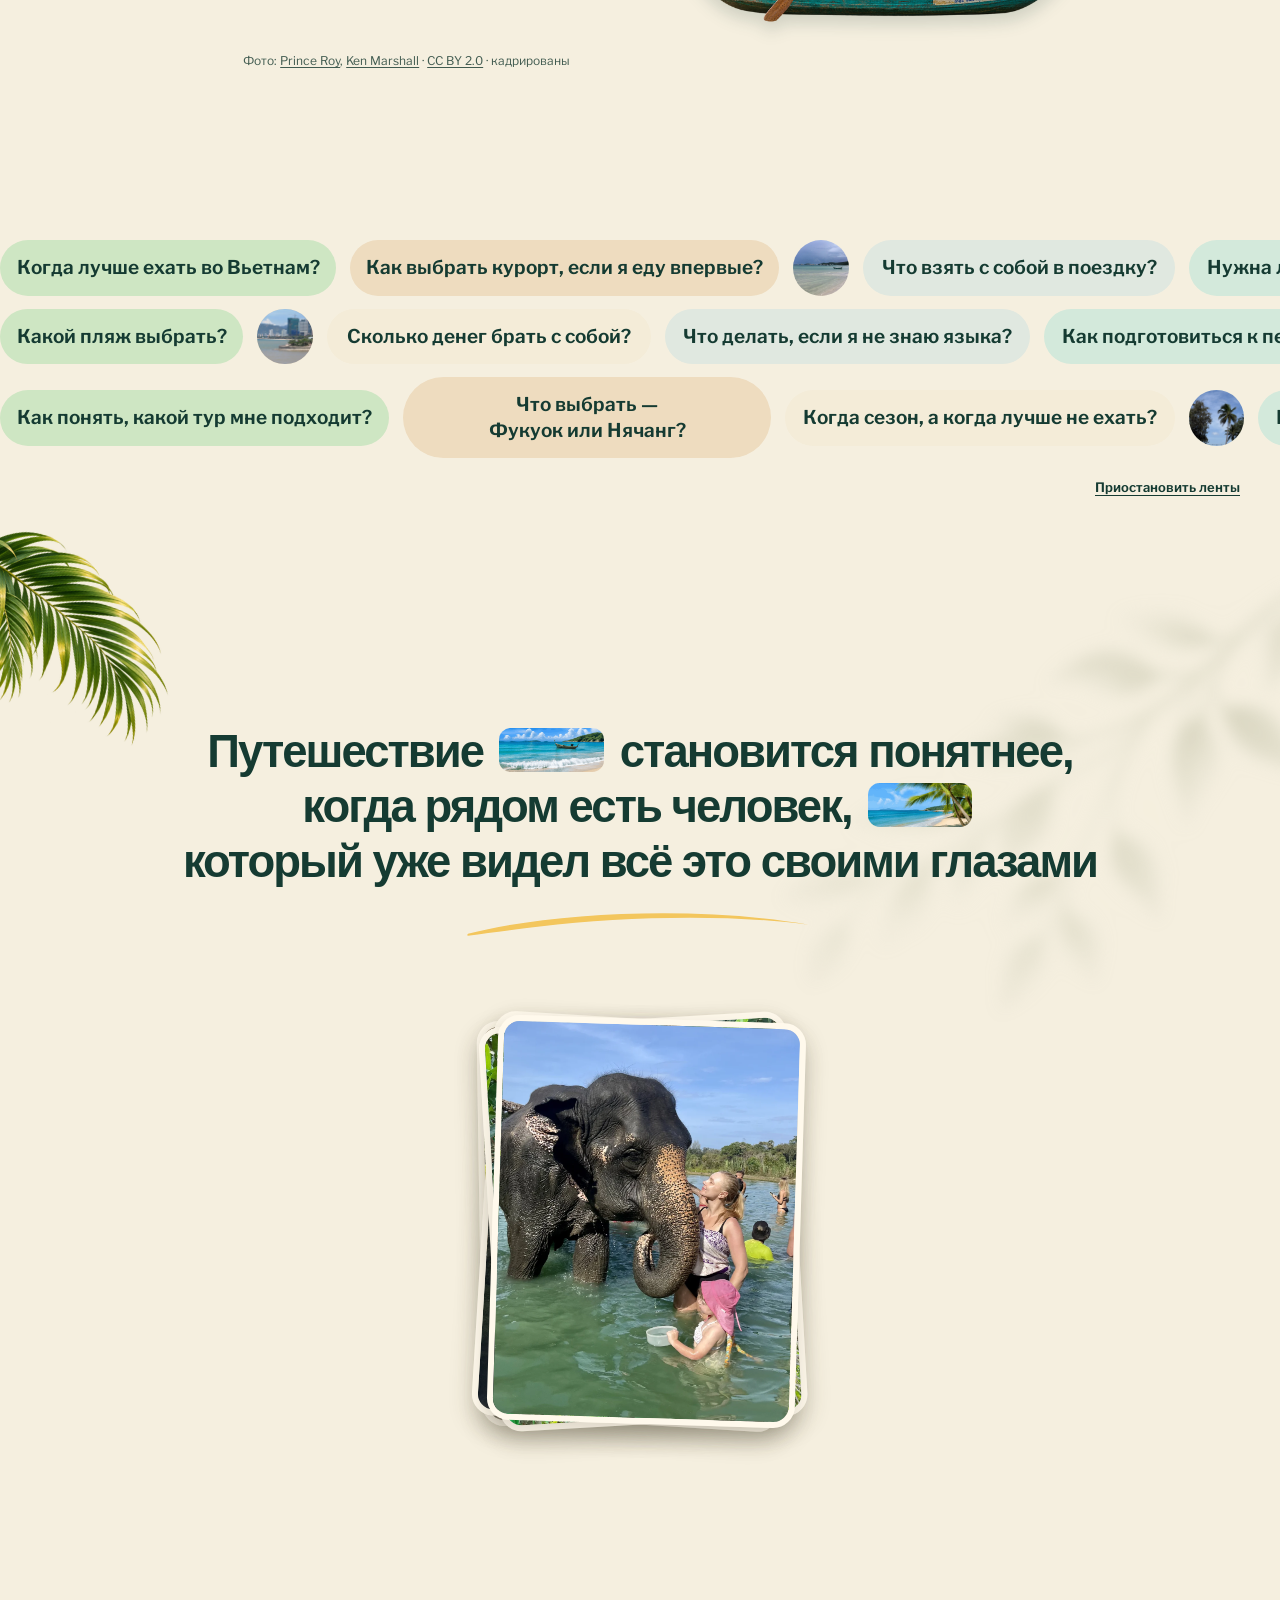
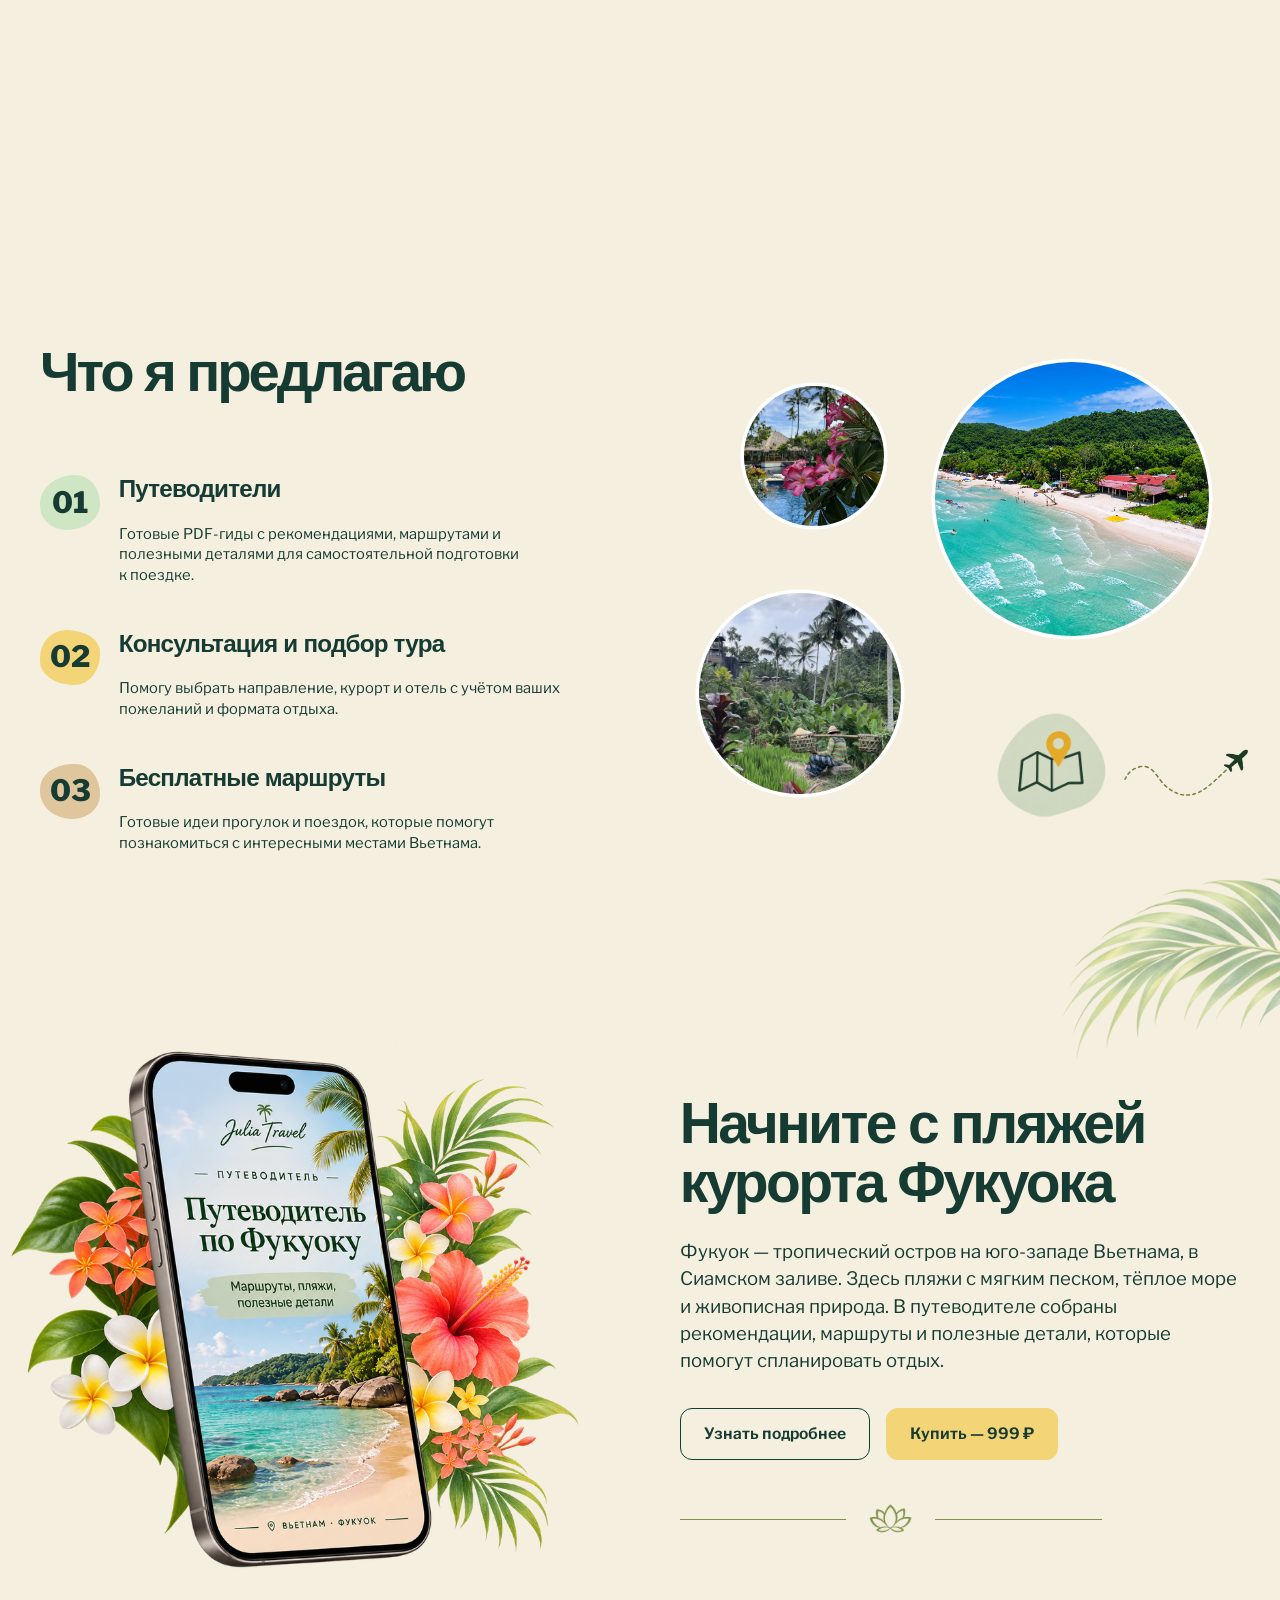
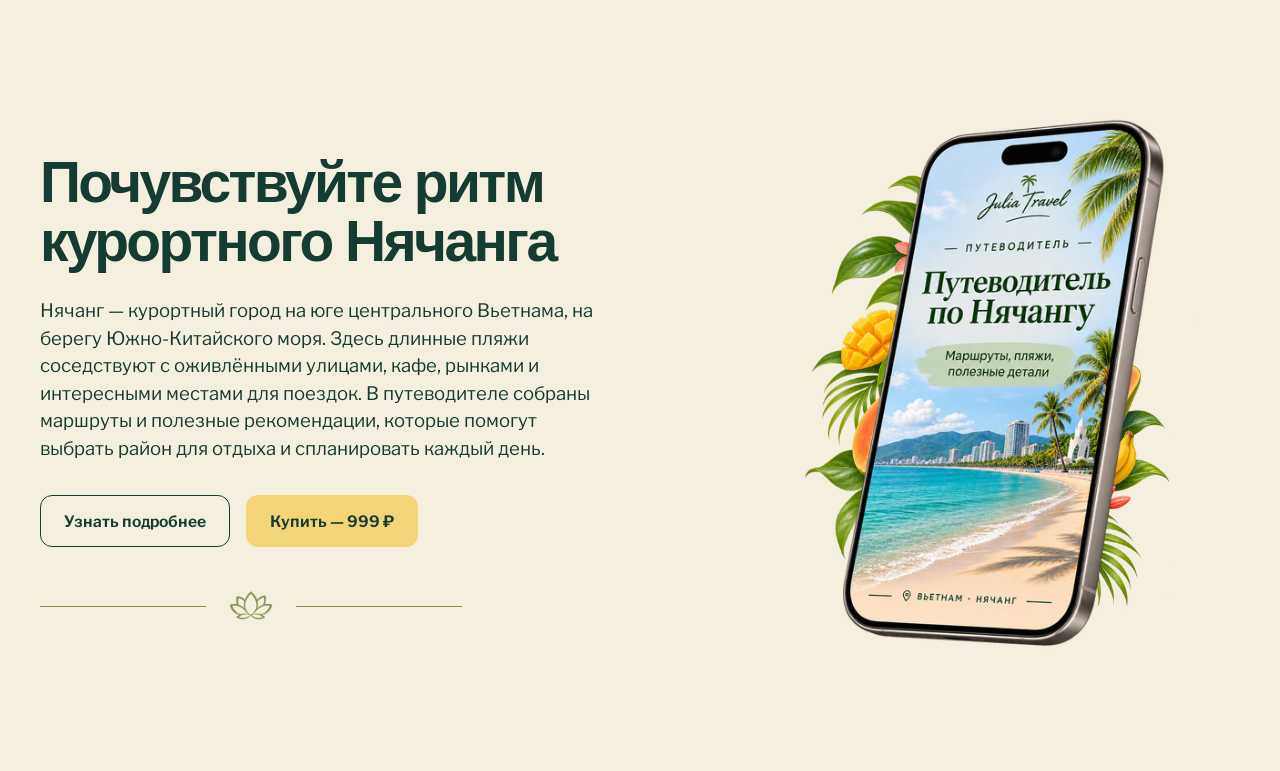
==== commit 741459a2: "Publish seven Emerald Lagoon screens and simplify review" ====
--- a/emerald-lagoon/index.html
+++ b/emerald-lagoon/index.html
@@ -53,24 +53,24 @@
 </header>
   <section class="hero container" aria-labelledby="hero-title">
     <div class="hero-copy">
-      <p class="lagoon-eyebrow">Путешествия по Вьетнаму</p>
-      <h1 id="hero-title">Путешествия <span>с Юлией Горбачевой</span></h1>
-      <p class="lagoon-description">Помогу выбрать курорт и продумать детали поездки</p>
-      <div class="lagoon-actions">
+      <p class="lagoon-eyebrow" data-reveal="title">Путешествия по Вьетнаму</p>
+      <h1 id="hero-title" data-reveal="title">Путешествия <span>с Юлией Горбачевой</span></h1>
+      <p class="lagoon-description" data-reveal="description">Помогу выбрать курорт и продумать детали поездки</p>
+      <div class="lagoon-actions" data-reveal="actions">
         <button class="lagoon-primary" type="button" aria-disabled="true" title="Раздел готовится">Подобрать тур</button>
         <button class="lagoon-secondary" type="button" aria-disabled="true" title="Раздел готовится">Смотреть путеводители</button>
       </div>
     </div>
-    <img class="lagoon-portrait" src="../assets/images/img-800x1067-q85.webp" width="800" height="1067" alt="Юлия в соломенной шляпе" fetchpriority="high">
+    <img class="lagoon-portrait" src="../assets/images/img-800x1067-q85.webp" width="800" height="1067" alt="Юлия в соломенной шляпе" fetchpriority="high" data-reveal="portrait">
   </section>
 </div>
   <section class="lagoon-destinations" id="destinations" aria-labelledby="lagoon-destinations-title">
     <div class="container lagoon-destinations-grid">
       <header class="lagoon-destinations-intro">
-        <h2 id="lagoon-destinations-title">Два настроения Вьетнама</h2>
-        <p>Фукуок — для тех, кто мечтает о тропических пляжах и неспешном отдыхе. Нячанг — для тех, кто любит море, прогулки и яркую жизнь курортного города. Выберите направление по душе.</p>
+        <h2 id="lagoon-destinations-title" data-reveal="title">Два настроения Вьетнама</h2>
+        <p data-reveal="description">Фукуок — для тех, кто мечтает о тропических пляжах и неспешном отдыхе. Нячанг — для тех, кто любит море, прогулки и яркую жизнь курортного города. Выберите направление по душе.</p>
       </header>
-      <article class="lagoon-destination lagoon-destination--island">
+      <article class="lagoon-destination lagoon-destination--island" data-reveal="card">
         <div class="lagoon-destination-photo">
           <img src="../assets/images/phu-quoc-bai-sao.webp" alt="Пляж Бай-Сао на Фукуоке" loading="lazy">
         </div>
@@ -81,7 +81,7 @@
         </div>
         <img class="lagoon-destination-figure" src="../assets/images/generated-drafts/img-400x600 (1).png" width="400" height="600" alt="" loading="lazy">
       </article>
-      <article class="lagoon-destination lagoon-destination--city">
+      <article class="lagoon-destination lagoon-destination--city" data-reveal="card">
         <div class="lagoon-destination-photo">
           <img src="../assets/images/nha-trang-coast.webp" alt="Пляж и городская застройка Нячанга" loading="lazy">
         </div>
@@ -99,7 +99,7 @@
     </div>
   </section>
   <section class="lagoon-questions" id="travel-questions" aria-label="Вопросы перед первой поездкой">
-    <div class="lagoon-question-row" data-row="1">
+    <div class="lagoon-question-row" data-row="1" data-reveal="row">
       <div class="lagoon-question-track">
         <ul class="lagoon-question-list" role="list">
           <li>Когда лучше ехать во Вьетнам?</li>
@@ -115,7 +115,7 @@
         </ul>
       </div>
     </div>
-    <div class="lagoon-question-row" data-row="2">
+    <div class="lagoon-question-row" data-row="2" data-reveal="row">
       <div class="lagoon-question-track">
         <ul class="lagoon-question-list" role="list">
           <li>Какой пляж выбрать?</li>
@@ -131,7 +131,7 @@
         </ul>
       </div>
     </div>
-    <div class="lagoon-question-row" data-row="3">
+    <div class="lagoon-question-row" data-row="3" data-reveal="row">
       <div class="lagoon-question-track">
         <ul class="lagoon-question-list" role="list">
           <li>Как понять, какой тур мне подходит?</li>
@@ -168,6 +168,324 @@
       toggle.hidden = false;
     })();
   </script>
+  <section class="lagoon-story" id="about-julia" aria-labelledby="lagoon-story-title">
+    <div class="lagoon-story-corner-decor" aria-hidden="true">
+      <img class="lagoon-story-decor lagoon-story-palm" src="../assets/images/generated-drafts/img-350x251.png" width="350" height="251" alt="" loading="lazy" data-reveal="decor">
+      <img class="lagoon-story-decor lagoon-story-heading-shade" src="../assets/images/generated-drafts/img-480x401.png" width="480" height="401" alt="" loading="lazy" data-reveal="decor">
+    </div>
+    <div class="lagoon-story-flower" aria-hidden="true">
+      <img class="lagoon-story-decor lagoon-story-hibiscus" src="../assets/images/generated-drafts/img-350x350.png" width="350" height="350" alt="" loading="lazy" data-reveal="decor">
+    </div>
+    <div class="container lagoon-story-content">
+      <h2 class="lagoon-story-statement" id="lagoon-story-title" data-reveal="title">
+        <span>Путешествие <picture>
+          <source media="(prefers-reduced-motion: reduce)" srcset="assets/images/phu-quoc-bai-sao.webp">
+          <img src="../assets/images/generated-drafts/julia-travel-ocean-boat-stable.gif" width="358" height="154" alt="" loading="lazy">
+        </picture> становится понятнее,</span>
+        <span>когда рядом есть человек, <picture>
+          <source media="(prefers-reduced-motion: reduce)" srcset="assets/images/nha-trang-coast.webp">
+          <img src="../assets/images/generated-drafts/julia-travel-palm-beach-stable.gif" width="358" height="154" alt="" loading="lazy">
+        </picture></span>
+        <span>который уже видел всё это своими глазами</span>
+      </h2>
+      <svg class="lagoon-story-stroke" viewBox="0 0 380 27" aria-hidden="true" focusable="false" data-reveal="stroke">
+        <path d="M1 24C89 1 250-8 376 14c-89-12-205-9-296 2C46 20 24 23 1 26c-1 0-1-1 0-2Z" fill="currentColor"/>
+      </svg>
+
+      <div class="lagoon-story-fan-stage">
+        <div class="lagoon-story-fan">
+          <img src="../assets/images/img-1000x1333-q85 (1).webp" width="1000" height="1333" alt="Юлия и ребёнок в плетёной арке" loading="lazy">
+          <img src="../assets/images/img-1000x1778-q85 (2).webp" width="1000" height="1778" alt="Юлия и ребёнок рядом с двумя слонами" loading="lazy">
+          <img src="../assets/images/img-1024x1820-q85 (1).webp" width="1024" height="1820" alt="Слон в воде" loading="lazy">
+          <img src="../assets/images/img-1024x1820-q85 (12).webp" width="1024" height="1820" alt="Ребёнок на качелях у водопада" loading="lazy">
+        </div>
+        <img class="lagoon-story-decor lagoon-story-lotus" src="../assets/images/generated-drafts/img-200x118 (1).png" width="200" height="118" alt="" loading="lazy" data-reveal="decor">
+      </div>
+
+      <div class="lagoon-story-bio">
+        <div class="lagoon-story-bio-item" data-reveal="bio-start">
+          <img src="../assets/images/generated-drafts/img-200x200.png" width="200" height="200" alt="" loading="lazy">
+          <div>
+            <h3>Меня зовут Юлия Горбачева.</h3>
+            <p>Я люблю путешествовать, открывать новые места и делиться своим опытом. В своих путеводителях я собираю полезные детали, а при подборе отдыха помогаю учесть ваши пожелания.</p>
+          </div>
+        </div>
+        <div class="lagoon-story-bio-item" data-reveal="bio-end">
+          <span class="lagoon-story-bio-divider" aria-hidden="true"></span>
+          <img src="../assets/images/generated-drafts/img-200x200 (1).png" width="200" height="200" alt="" loading="lazy">
+          <div>
+            <h3>Для меня Вьетнам —</h3>
+            <p>это не только курорты, но и живые детали: улицы, рынки, лодки, море и настроение каждого места.</p>
+          </div>
+        </div>
+      </div>
+    </div>
+  </section>
+  <section class="lagoon-offers" id="offers" aria-labelledby="lagoon-offers-title">
+    <div class="container lagoon-offers-grid" data-reveal-group>
+      <div class="lagoon-offers-copy">
+        <h2 id="lagoon-offers-title" data-reveal="title">Что я предлагаю</h2>
+        <ol class="lagoon-offers-list" role="list">
+          <li data-reveal="service">
+            <span class="lagoon-offers-number" aria-hidden="true">01</span>
+            <div>
+              <h3>Путеводители</h3>
+              <p>Готовые PDF-гиды с рекомендациями, маршрутами и полезными деталями для самостоятельной подготовки к поездке.</p>
+            </div>
+          </li>
+          <li data-reveal="service">
+            <span class="lagoon-offers-number" aria-hidden="true">02</span>
+            <div>
+              <h3>Консультация и подбор тура</h3>
+              <p>Помогу выбрать направление, курорт и отель с учётом ваших пожеланий и формата отдыха.</p>
+            </div>
+          </li>
+          <li data-reveal="service">
+            <span class="lagoon-offers-number" aria-hidden="true">03</span>
+            <div>
+              <h3>Бесплатные маршруты</h3>
+              <p>Готовые идеи прогулок и поездок, которые помогут познакомиться с интересными местами Вьетнама.</p>
+            </div>
+          </li>
+        </ol>
+      </div>
+      <div class="lagoon-offers-photos">
+        <img class="lagoon-offers-photo lagoon-offers-photo--flowers" src="../assets/images/img-1024x1820-q85 (28).webp" width="1024" height="1820" alt="Розовые цветы у воды" loading="lazy" data-reveal="decor">
+        <img class="lagoon-offers-photo lagoon-offers-photo--beach" src="../assets/images/img-1920x1080-q85.webp" width="1920" height="1080" alt="Тропический пляж с бирюзовой водой" loading="lazy" data-reveal="decor">
+        <img class="lagoon-offers-photo lagoon-offers-photo--nature" src="../assets/images/img-1024x1820-q85 (22).webp" width="1024" height="1820" alt="Зелёный тропический сад" loading="lazy" data-reveal="decor">
+        <img class="lagoon-offers-map" src="../assets/images/generated-drafts/img-300x300.png" width="300" height="300" alt="" loading="lazy" data-reveal="decor">
+        <img class="lagoon-offers-flight" src="../assets/images/generated-drafts/img-250x188.png" width="250" height="188" alt="" data-reveal="decor">
+      </div>
+    </div>
+  </section>
+  <section class="lagoon-guide" id="phu-quoc-guide" aria-labelledby="phu-quoc-guide-title">
+    <div class="lagoon-guide-palm-layer" aria-hidden="true">
+      <img class="lagoon-guide-palm" src="../assets/images/generated-drafts/img-480x240.png" width="480" height="240" alt="" loading="lazy">
+    </div>
+    <div class="container lagoon-guide-inner" data-reveal-group>
+      <div class="lagoon-guide-art" data-reveal="guide-art">
+        <img class="lagoon-guide-flowers lagoon-guide-flowers--left" src="../assets/images/generated-drafts/img-480x720 (1).png" width="480" height="720" alt="" loading="lazy">
+        <img class="lagoon-guide-flowers lagoon-guide-flowers--right" src="../assets/images/generated-drafts/img-480x720 (2).png" width="480" height="720" alt="" loading="lazy">
+        <img class="lagoon-guide-phone" src="../assets/images/generated-drafts/img-640x800.png" width="640" height="800" alt="Обложка путеводителя по Фукуоку на экране смартфона" loading="lazy">
+      </div>
+      <div class="lagoon-guide-copy">
+        <h2 id="phu-quoc-guide-title" data-reveal="title">Начните с пляжей курорта Фукуока</h2>
+        <p data-reveal="description">Фукуок — тропический остров на юго-западе Вьетнама, в Сиамском заливе. Здесь пляжи с мягким песком, тёплое море и живописная природа. В путеводителе собраны рекомендации, маршруты и полезные детали, которые помогут спланировать отдых.</p>
+        <div class="lagoon-guide-actions">
+          <button class="lagoon-guide-cta lagoon-guide-cta--more" type="button" aria-disabled="true" title="Страница путеводителя готовится" data-reveal="guide-action">Узнать подробнее</button>
+          <button class="lagoon-guide-cta lagoon-guide-cta--buy" type="button" aria-disabled="true" title="Покупка пока недоступна" data-reveal="guide-action">Купить — 999 ₽</button>
+        </div>
+        <div class="lagoon-guide-divider" aria-hidden="true" data-reveal="decor">
+          <img src="../assets/images/generated-drafts/img-128x85.png" width="128" height="85" alt="" loading="lazy">
+        </div>
+      </div>
+    </div>
+  </section>
+  <section class="lagoon-guide lagoon-guide--nha-trang" id="nha-trang-guide" aria-labelledby="nha-trang-guide-title">
+    <div class="container lagoon-guide-inner" data-reveal-group>
+      <div class="lagoon-guide-art" data-reveal="guide-art">
+        <img class="lagoon-guide-flowers lagoon-guide-flowers--left" src="../assets/images/generated-drafts/img-480x720 (3).png" width="480" height="720" alt="" loading="lazy">
+        <img class="lagoon-guide-flowers lagoon-guide-flowers--right" src="../assets/images/generated-drafts/img-480x720 (10).png" width="480" height="720" alt="" loading="lazy">
+        <img class="lagoon-guide-phone" src="../assets/images/generated-drafts/img-480x600.png" width="480" height="600" alt="Обложка путеводителя по Нячангу на экране смартфона" loading="lazy">
+      </div>
+      <div class="lagoon-guide-copy">
+        <h2 id="nha-trang-guide-title" data-reveal="title">Почувствуйте ритм курортного Нячанга</h2>
+        <p data-reveal="description">Нячанг — курортный город на юге центрального Вьетнама, на берегу Южно-Китайского моря. Здесь длинные пляжи соседствуют с оживлёнными улицами, кафе, рынками и интересными местами для поездок. В путеводителе собраны маршруты и полезные рекомендации, которые помогут выбрать район для отдыха и спланировать каждый день.</p>
+        <div class="lagoon-guide-actions">
+          <button class="lagoon-guide-cta lagoon-guide-cta--more" type="button" aria-disabled="true" title="Страница путеводителя готовится" data-reveal="guide-action">Узнать подробнее</button>
+          <button class="lagoon-guide-cta lagoon-guide-cta--buy" type="button" aria-disabled="true" title="Покупка пока недоступна" data-reveal="guide-action">Купить — 999 ₽</button>
+        </div>
+        <div class="lagoon-guide-divider" aria-hidden="true" data-reveal="decor">
+          <img src="../assets/images/generated-drafts/img-128x85.png" width="128" height="85" alt="" loading="lazy">
+        </div>
+      </div>
+    </div>
+  </section>
+  <script>
+    (() => {
+      const fan = document.querySelector('.lagoon-story-fan');
+      const reducedMotion = matchMedia('(prefers-reduced-motion: reduce)');
+      let framePending = false;
+
+      const update = () => {
+        framePending = false;
+        if (reducedMotion.matches) {
+          fan.style.removeProperty('--fan-progress');
+          return;
+        }
+
+        const start = window.innerHeight * .96;
+        const end = window.innerHeight * .47;
+        const progress = (start - fan.getBoundingClientRect().top) / (start - end);
+        fan.style.setProperty('--fan-progress', Math.min(1, Math.max(0, progress)));
+      };
+
+      const scheduleUpdate = () => {
+        if (framePending) return;
+        framePending = true;
+        requestAnimationFrame(update);
+      };
+
+      window.addEventListener('scroll', scheduleUpdate, { passive: true });
+      window.addEventListener('resize', scheduleUpdate);
+      window.addEventListener('pageshow', scheduleUpdate);
+      reducedMotion.addEventListener('change', scheduleUpdate);
+      update();
+    })();
+
+    (() => {
+      if (!('IntersectionObserver' in window) || !matchMedia('(prefers-reduced-motion: no-preference)').matches) return;
+
+      const groups = new Map();
+      const wideLayout = matchMedia('(min-width: 781px)').matches;
+      const observer = new IntersectionObserver(entries => {
+        for (const { target, isIntersecting } of entries) {
+          const elements = groups.get(target);
+          if (!isIntersecting || !elements) continue;
+          observer.unobserve(target);
+          for (const element of elements) {
+            if (element.dataset.revealState === 'pending') element.dataset.revealState = 'shown';
+          }
+          groups.delete(target);
+        }
+      });
+
+      for (const element of document.querySelectorAll('[data-reveal]')) {
+        if (element.contains(document.activeElement)) continue;
+        element.dataset.revealState = 'pending';
+        const target = (wideLayout && element.closest('[data-reveal-group]')) || element;
+        if (!groups.has(target)) groups.set(target, []);
+        groups.get(target).push(element);
+      }
+      for (const target of groups.keys()) observer.observe(target);
+
+      document.addEventListener('focusin', event => {
+        const element = event.target.closest('[data-reveal-state]');
+        if (!element) return;
+        delete element.dataset.revealState;
+      });
+    })();
+
+    (() => {
+      if (!('IntersectionObserver' in window)) return;
+      const cleanupKey = Symbol.for('juliaTravel.offersParallaxCleanup');
+
+      const mount = () => {
+        const composition = document.querySelector('.lagoon-offers-photos');
+        if (!composition) return;
+        composition[cleanupKey]?.();
+
+        const controller = new AbortController();
+        const { signal } = controller;
+        const pointerOptions = { passive: true, signal };
+        const motion = matchMedia('(hover: hover) and (pointer: fine) and (prefers-reduced-motion: no-preference)');
+        const depths = [[10, -6], [-15, 9], [9, 11]];
+        const layers = [...composition.querySelectorAll('.lagoon-offers-photo')].map((element, index) => ({
+          element, depth: depths[index], x: 0, y: 0
+        }));
+        let nearby = false;
+        let strength = 1;
+        let targetX = 0;
+        let targetY = 0;
+        let frame = 0;
+        let lastTime = 0;
+
+        const render = time => {
+          const blend = 1 - Math.exp(-(lastTime ? Math.min(time - lastTime, 40) : 16) / 105);
+          lastTime = time;
+          let moving = false;
+
+          for (const layer of layers) {
+            const goalX = targetX * strength * layer.depth[0];
+            const goalY = targetY * strength * layer.depth[1];
+            layer.x += (goalX - layer.x) * blend;
+            layer.y += (goalY - layer.y) * blend;
+
+            if (Math.hypot(goalX - layer.x, goalY - layer.y) < .04) {
+              layer.x = goalX;
+              layer.y = goalY;
+            } else {
+              moving = true;
+            }
+            layer.element.style.translate = layer.x || layer.y ? `${layer.x}px ${layer.y}px` : '';
+          }
+
+          frame = moving ? requestAnimationFrame(render) : 0;
+          if (!frame) lastTime = 0;
+        };
+
+        const schedule = () => {
+          if (nearby && motion.matches && !frame) frame = requestAnimationFrame(render);
+        };
+        const stopFrame = () => {
+          cancelAnimationFrame(frame);
+          frame = lastTime = 0;
+        };
+        const release = () => {
+          targetX = targetY = 0;
+          schedule();
+        };
+        const reset = () => {
+          stopFrame();
+          targetX = targetY = 0;
+          for (const layer of layers) {
+            layer.x = layer.y = 0;
+            layer.element.style.translate = '';
+          }
+        };
+
+        const visibility = new IntersectionObserver(([entry]) => {
+          nearby = entry.isIntersecting;
+          if (nearby) {
+            strength = Math.min(1, entry.boundingClientRect.width / 420);
+            schedule();
+          } else {
+            stopFrame();
+          }
+        }, { rootMargin: '64px 0px' });
+        visibility.observe(composition);
+
+        const attachment = new MutationObserver(() => {
+          if (!composition.isConnected) cleanup();
+        });
+        attachment.observe(document.body, { childList: true, subtree: true });
+
+        const cleanup = () => {
+          controller.abort();
+          visibility.disconnect();
+          attachment.disconnect();
+          reset();
+          delete composition[cleanupKey];
+        };
+        composition[cleanupKey] = cleanup;
+
+        window.addEventListener('pointermove', event => {
+          if (!motion.matches || event.pointerType !== 'mouse') return;
+          targetX = Math.max(-1, Math.min(1, event.clientX / window.innerWidth * 2 - 1));
+          targetY = Math.max(-1, Math.min(1, event.clientY / window.innerHeight * 2 - 1));
+          schedule();
+        }, pointerOptions);
+        window.addEventListener('pointerout', event => {
+          if (event.pointerType === 'mouse' && event.relatedTarget === null) release();
+        }, pointerOptions);
+        window.addEventListener('pointercancel', release, pointerOptions);
+        window.addEventListener('blur', release, { signal });
+        window.addEventListener('resize', () => {
+          if (nearby) strength = Math.min(1, composition.clientWidth / 420);
+          release();
+        }, pointerOptions);
+        motion.addEventListener('change', () => {
+          if (!motion.matches) reset();
+        }, { signal });
+        window.addEventListener('pagehide', event => {
+          cleanup();
+          if (event.persisted) window.addEventListener('pageshow', mount, { once: true });
+        }, { signal });
+      };
+
+      mount();
+    })();
+  </script>
 </main>
 </body>
 </html>
--- a/assets/fonts/fonts.css
+++ b/assets/fonts/fonts.css
@@ -1,3 +1,11 @@
+@font-face {
+  font-family: "NT Somic";
+  src: url("https://raw.githubusercontent.com/nnttttyyppee/NT-Somic/6f3e8ddb79fd5e1f97cc513698b64b0a097f4aa3/Fonts/Web/Variable/NT%20Somic-VF-TT.woff2") format("woff2");
+  font-style: normal;
+  font-weight: 400 700;
+  font-display: swap;
+}
+
 @font-face {
   font-family: "Racama";
   src: url("https://media.uprock.school/fonts/Racama/Racama.otf") format("opentype");
@@ -57,3 +65,19 @@
   font-display: swap;
   unicode-range: U+0301, U+0400-045F, U+0490-0491, U+04B0-04B1, U+2116;
 }
+
+@font-face {
+  font-family: "Libre Franklin Local";
+  src: url("libre-franklin/LibreFranklin-variable.woff2") format("woff2");
+  font-style: normal;
+  font-weight: 100 900;
+  font-display: swap;
+}
+
+@font-face {
+  font-family: "Libre Franklin Local";
+  src: url("libre-franklin/LibreFranklin-Italic-variable.woff2") format("woff2");
+  font-style: italic;
+  font-weight: 100 900;
+  font-display: swap;
+}
--- a/assets/css/emerald-lagoon.css
+++ b/assets/css/emerald-lagoon.css
@@ -8,6 +8,16 @@
     --lagoon-outline: #f2faf4;
     --surface: var(--bg);
     --border: var(--lagoon-outline);
+    --lagoon-copy-font: "Libre Franklin Local", sans-serif;
+    --lagoon-heading-font: "NT Somic", sans-serif;
+    --lagoon-heading-weight: 700;
+    --lagoon-subheading-weight: 650;
+    font-family: var(--lagoon-copy-font);
+    font-synthesis: none;
+}
+
+.concept-lagoon main :is(h1, h2, h3) {
+    font-family: var(--lagoon-heading-font);
 }
 
 .lagoon-stage {
@@ -18,7 +28,6 @@
     flex-direction: column;
     padding-top: 22px;
     color: var(--lagoon-white);
-    font-family: "Manrope Local", sans-serif;
     background: var(--lagoon-deep) url("../images/img-1920x1080-q85.webp") center / cover no-repeat;
 }
 
@@ -95,7 +104,7 @@
 .concept-lagoon .hero h1 {
     margin: 0;
     font-size: min(83px, 9.75cqi);
-    font-weight: 800;
+    font-weight: var(--lagoon-heading-weight);
     letter-spacing: -.032em;
     line-height: 1.11;
     text-wrap: initial;
@@ -113,6 +122,7 @@
 }
 .lagoon-actions .lagoon-primary { background: var(--lagoon-mint); color: var(--fg); border-color: var(--lagoon-mint); }
 .lagoon-actions .lagoon-secondary { font-size: clamp(14px, 1.25vw, 18px); }
+html:not([data-lagoon-experiment]) .lagoon-actions button { letter-spacing: .0035em; }
 .lagoon-portrait {
     width: 85%;
     justify-self: end;
@@ -171,10 +181,22 @@
 }
 
 .lagoon-destinations {
+    position: relative;
+    z-index: 1;
+    isolation: isolate;
     padding-block: clamp(54px, 6vw, 90px) 50px;
     background: #f5efdf;
     color: var(--fg);
-    font-family: "Manrope Local", sans-serif;
+}
+.lagoon-destinations::before {
+    content: "";
+    position: absolute;
+    z-index: -1;
+    inset: clamp(-88px, -6vw, -53px) 0 0;
+    background: url("../images/generated-drafts/img-350x227.png")
+        left clamp(-104px, -7vw, -90px) top / clamp(300px, 32vw, 440px) auto no-repeat;
+    transform: scaleX(-1);
+    pointer-events: none;
 }
 .lagoon-destinations-grid {
     display: grid;
@@ -189,7 +211,7 @@
     max-width: 20ch;
     text-wrap: initial;
     font-size: clamp(36px, 5vw, 72px);
-    font-weight: 800;
+    font-weight: var(--lagoon-heading-weight);
     line-height: 1.02;
     letter-spacing: -.055em;
 }
@@ -231,11 +253,15 @@
 .lagoon-destination-copy h3 {
     margin-bottom: 8px;
     font-size: clamp(29px, 3vw, 43px);
-    font-weight: 800;
+    font-weight: var(--lagoon-subheading-weight);
     line-height: 1.05;
     letter-spacing: -.05em;
 }
 .lagoon-destination-copy p { font-size: clamp(14px, 1.2vw, 16px); line-height: 1.38; }
+html:not([data-lagoon-experiment]) .lagoon-destination--city .lagoon-destination-copy p {
+    letter-spacing: -.006em;
+    text-wrap: balance;
+}
 .lagoon-destination-more {
     display: block;
     width: fit-content;
@@ -246,7 +272,7 @@
     border-radius: 12px;
     background: var(--destination-button-bg, #cee6c3);
     color: #153b32;
-    font: 750 14px/1.25 "Manrope Local", sans-serif;
+    font: 750 14px/1.25 var(--lagoon-copy-font);
     transition: color .22s ease, background-color .22s ease;
 }
 .lagoon-destination-more:hover, .lagoon-destination-more:focus-visible {
@@ -257,6 +283,7 @@
     outline: 2px solid #103f38;
     outline-offset: 3px;
 }
+html:not([data-lagoon-experiment]) .lagoon-destination-more { letter-spacing: .0068em; }
 @media (prefers-reduced-motion: reduce) {
     .lagoon-destination-more { transition: none; }
 }
@@ -301,13 +328,24 @@
     .lagoon-destination--city { translate: clamp(9px, 1vw, 15px) 0; }
 }
 @media (max-width: 870px) {
+    .lagoon-destinations::before {
+        background-position: left min(-100px, calc(100vw - 688px)) top;
+        background-size: 230px auto;
+    }
     .lagoon-destination {
         grid-column: 3 / 12;
         --figure-width: clamp(132px, 27vw, 190px);
     }
     .lagoon-destination--city { margin-top: 66px; }
 }
+@media (max-width: 760px) {
+    .lagoon-destinations::before { inset-block-start: -78px; }
+}
 @media (max-width: 560px) {
+    .lagoon-destinations::before {
+        background-position: left min(-70px, calc(100vw - min(360px, 85vw - 8px) - 178px)) top;
+        background-size: 178px auto;
+    }
     .lagoon-destinations-intro p { margin-top: 16px; }
     .lagoon-destination { grid-column: 2 / -1; --figure-overhang: calc(var(--figure-width) * .30); }
     .lagoon-destination-copy { padding-right: 13px; }
@@ -323,10 +361,10 @@
     --question-gap: 14px;
     --question-font-size: clamp(14px, 1.5vw, 19px);
     --question-height: calc(1.35 * var(--question-font-size) + 30px);
+    --question-inline-padding: 21px;
     padding-block: 120px;
     background: #f5efdf;
     color: #153b32;
-    font-family: "Manrope Local", sans-serif;
 }
 .lagoon-question-row + .lagoon-question-row { margin-top: 13px; }
 .lagoon-question-row[data-row="1"] { --question-duration: 42s; --question-delay: -12s; }
@@ -350,7 +388,7 @@
     flex: none;
     max-width: min(100%, calc(100vw - 32px));
     min-height: var(--question-height);
-    padding: 15px 21px;
+    padding: 15px var(--question-inline-padding);
     border-radius: 999px;
     background: #cee6c3;
     font-size: var(--question-font-size);
@@ -359,6 +397,35 @@
     text-align: center;
     text-wrap: balance;
 }
+/* Match the original tag widths at the existing responsive font sizes. */
+html:not([data-lagoon-experiment]) .lagoon-question-list li:not(.lagoon-question-photo) {
+    inline-size: calc(var(--question-label-width) + 2 * var(--question-inline-padding));
+    padding-inline: calc(var(--question-inline-padding) - .37em);
+}
+.lagoon-question-row[data-row="1"] li:nth-child(1) { --question-label-width: 15.4934em; }
+.lagoon-question-row[data-row="1"] li:nth-child(2) { --question-label-width: 20.3627em; }
+.lagoon-question-row[data-row="1"] li:nth-child(4) { --question-label-width: 14.2303em; }
+.lagoon-question-row[data-row="1"] li:nth-child(5) { --question-label-width: 7.6135em; }
+.lagoon-question-row[data-row="1"] li:nth-child(6) { --question-label-width: 12.6875em; }
+.lagoon-question-row[data-row="1"] li:nth-child(7) { --question-label-width: 16.2664em; }
+.lagoon-question-row[data-row="1"] li:nth-child(9) { --question-label-width: 24.2451em; }
+.lagoon-question-row[data-row="1"] li:nth-child(10) { --question-label-width: 18.3281em; }
+.lagoon-question-row[data-row="2"] li:nth-child(1) { --question-label-width: 10.5863em; }
+.lagoon-question-row[data-row="2"] li:nth-child(3) { --question-label-width: 14.8643em; }
+.lagoon-question-row[data-row="2"] li:nth-child(4) { --question-label-width: 16.9712em; }
+.lagoon-question-row[data-row="2"] li:nth-child(5) { --question-label-width: 15.5214em; }
+.lagoon-question-row[data-row="2"] li:nth-child(6) { --question-label-width: 19.2130em; }
+.lagoon-question-row[data-row="2"] li:nth-child(7) { --question-label-width: 13.5206em; }
+.lagoon-question-row[data-row="2"] li:nth-child(9) { --question-label-width: 16.4235em; }
+.lagoon-question-row[data-row="2"] li:nth-child(10) { --question-label-width: 23.4811em; }
+.lagoon-question-row[data-row="3"] li:nth-child(1) { --question-label-width: 18.2887em; }
+.lagoon-question-row[data-row="3"] li:nth-child(2) { --question-label-width: 17.1201em; }
+.lagoon-question-row[data-row="3"] li:nth-child(3) { --question-label-width: 18.3026em; }
+.lagoon-question-row[data-row="3"] li:nth-child(5) { --question-label-width: 18.3454em; }
+.lagoon-question-row[data-row="3"] li:nth-child(6) { --question-label-width: 10.3158em; }
+.lagoon-question-row[data-row="3"] li:nth-child(7) { --question-label-width: 15.0395em; }
+.lagoon-question-row[data-row="3"] li:nth-child(9) { --question-label-width: 25.7105em; }
+.lagoon-question-row[data-row="3"] li:nth-child(10) { --question-label-width: 17.2023em; }
 .lagoon-question-list li:nth-child(6n + 2) { background: #eedcbf; }
 .lagoon-question-list li:nth-child(6n + 3) { background: #f4ecd8; }
 .lagoon-question-list li:nth-child(6n + 4) { background: #e0e8e0; }
@@ -377,7 +444,7 @@
     border: 0;
     background: transparent;
     color: inherit;
-    font: 650 13px/1.4 "Manrope Local", sans-serif;
+    font: 650 13px/1.4 var(--lagoon-copy-font);
     text-decoration: underline;
     text-underline-offset: 3px;
     cursor: pointer;
@@ -414,10 +481,550 @@
     .lagoon-questions { padding-block: 88px; }
 }
 @media (max-width: 600px) {
-    .lagoon-questions { --question-gap: 9px; --question-height: 44px; padding-block: 64px; }
+    .lagoon-questions { --question-gap: 9px; --question-height: 44px; --question-inline-padding: 13px; padding-block: 64px; }
     .lagoon-question-row + .lagoon-question-row { margin-top: 9px; }
-    .lagoon-question-list li { padding: 3px 13px; }
+    .lagoon-question-list li { padding-block: 3px; }
     .lagoon-question-row[data-row="1"] { --question-duration: 46s; --question-delay: -.7s; }
     .lagoon-question-row[data-row="2"] { --question-duration: 60s; --question-delay: -.35s; }
     .lagoon-question-row[data-row="3"] { --question-duration: 53s; --question-delay: -1.1s; }
 }
+
+.lagoon-story {
+    --story-accent: #f3c65d;
+    position: relative;
+    isolation: isolate;
+    padding-block: clamp(67px, 8vw, 115px) clamp(72px, 8.5vw, 122px);
+    background: #f5efdf;
+    color: var(--fg);
+}
+.lagoon-story-content { position: relative; z-index: 1; }
+.lagoon-story-statement {
+    position: relative;
+    z-index: 1;
+    text-align: center;
+    font-size: clamp(28px, 3.55vw, 52px);
+    font-weight: var(--lagoon-heading-weight);
+    line-height: 1.21;
+    letter-spacing: -.043em;
+    text-wrap: balance;
+}
+.lagoon-story-statement span { display: block; }
+.lagoon-story-statement img {
+    display: inline-block;
+    width: 2.3em;
+    height: calc(2.3em * 154 / 358);
+    margin-inline: .12em;
+    vertical-align: -.12em;
+    object-fit: contain;
+    border-radius: .26em;
+}
+.lagoon-story-stroke {
+    display: block;
+    width: clamp(140px, 27vw, 365px);
+    height: auto;
+    margin: clamp(12px, 1.7vw, 24px) auto 0;
+    color: var(--story-accent);
+}
+.lagoon-story-decor { position: absolute; pointer-events: none; user-select: none; }
+.lagoon-story-corner-decor {
+    position: absolute;
+    inset: -160px 0 0;
+    overflow: clip;
+    pointer-events: none;
+}
+.lagoon-story-palm {
+    inset: 72px auto auto -84px;
+    width: clamp(155px, 21vw, 300px);
+    transform: rotate(13deg);
+}
+.lagoon-story-flower {
+    --hibiscus-width: clamp(190px, 21vw, 300px);
+    position: absolute;
+    inset: auto 0 clamp(-38px, -2.6vw, -26px);
+    height: var(--hibiscus-width);
+    overflow: clip;
+    pointer-events: none;
+}
+.lagoon-story-hibiscus {
+    inset: auto clamp(-108px, -8vw, -56px) 0 auto;
+    width: var(--hibiscus-width);
+}
+.lagoon-story-heading-shade {
+    inset-block-start: clamp(62px, 9vw, 101px);
+    inset-inline-end: clamp(-61px, -4vw, -25px);
+    width: clamp(253.5px, 43.94vw, 633.75px);
+    opacity: .34;
+    filter: blur(clamp(3px, .48vw, 7px));
+}
+.lagoon-story-fan-stage {
+    position: relative;
+    inset-inline-start: 50%;
+    translate: -50% 0;
+    width: min(calc(100% + 140px), calc(100vw - 32px), 1340px);
+    margin-top: clamp(50px, 6.5vw, 94px);
+}
+.lagoon-story-fan {
+    --fan-progress: 1;
+    display: grid;
+    grid-template-columns: repeat(37, minmax(0, 1fr));
+    width: 100%;
+    margin-inline: auto;
+    padding: 0 clamp(23px, 4.2vw, 63px) clamp(22px, 3.6vw, 51px);
+    isolation: isolate;
+}
+.lagoon-story-fan img {
+    grid-row: 1;
+    width: 100%;
+    aspect-ratio: 4 / 5.25;
+    object-fit: cover;
+    object-position: center 54%;
+    border: clamp(3px, .48vw, 7px) solid #fff9ec;
+    border-radius: clamp(9px, 1.7vw, 24px);
+    box-shadow: 0 10px 24px #403b2730;
+    transform:
+        translate(calc(var(--fan-gather) * (1 - var(--fan-progress))), calc(var(--fan-drop, 0px) * var(--fan-progress)))
+        rotate(calc(var(--fan-angle) * (.22 + .78 * var(--fan-progress))));
+}
+.lagoon-story-fan img:nth-child(1) {
+    grid-column: 1 / 11;
+    --fan-angle: -15deg;
+    --fan-drop: 10%;
+    --fan-gather: 136%;
+    z-index: 1;
+    object-position: 65% 65%;
+}
+.lagoon-story-fan img:nth-child(2) {
+    grid-column: 10 / 20;
+    --fan-angle: -4deg;
+    --fan-gather: 43%;
+    object-position: 50% 64%;
+}
+.lagoon-story-fan img:nth-child(3) {
+    grid-column: 19 / 29;
+    --fan-angle: 8deg;
+    --fan-gather: -43%;
+    z-index: 2;
+    object-position: 56% 51%;
+}
+.lagoon-story-fan img:nth-child(4) {
+    grid-column: 28 / 38;
+    --fan-angle: 16deg;
+    --fan-drop: 11%;
+    --fan-gather: -136%;
+    object-position: 50% 58%;
+}
+.lagoon-story-lotus {
+    inset: auto 0 clamp(-108px, -7.5vw, -72px) auto;
+    width: clamp(82px, 12vw, 173px);
+    opacity: .87;
+}
+.lagoon-story-bio {
+    display: grid;
+    grid-template-columns: minmax(0, 1fr) minmax(0, 1fr);
+    gap: clamp(34px, 5vw, 72px);
+    max-width: 1070px;
+    margin: clamp(98px, 10.5vw, 151px) auto 0;
+}
+.lagoon-story-bio-item {
+    position: relative;
+    display: grid;
+    grid-template-columns: clamp(46px, 5vw, 62px) minmax(0, 1fr);
+    align-items: start;
+    gap: clamp(12px, 1.65vw, 23px);
+}
+.lagoon-story-bio-divider {
+    position: absolute;
+    inset: 4px auto 6px calc(clamp(34px, 5vw, 72px) / -2);
+    width: 2px;
+    border-radius: 2px;
+    background: var(--story-accent);
+}
+.lagoon-story-bio h3 {
+    margin: 0 0 clamp(9px, .8vw, 12px);
+    font-size: clamp(18px, 1.9vw, 27px);
+    line-height: 1.18;
+    font-weight: var(--lagoon-subheading-weight);
+}
+.lagoon-story-bio p { font-size: clamp(15px, 1.24vw, 18px); line-height: 1.36; }
+
+@media (prefers-reduced-motion: reduce) {
+    .lagoon-story-fan { --fan-progress: 1 !important; }
+    .lagoon-story-statement img { object-fit: cover; }
+}
+@media (max-width: 1140px) {
+    .lagoon-story-palm { inset-inline-start: -102px; }
+    .lagoon-story-fan img:nth-child(1) { --fan-angle: -11deg; }
+    .lagoon-story-fan img:nth-child(4) { --fan-angle: 12deg; }
+}
+@media (741px <= width <= 860px), (1171px <= width <= 1280px) {
+    .lagoon-story-flower { inset-block-end: -51px; }
+}
+@media (861px <= width <= 1170px) {
+    .lagoon-story-flower { inset-block-end: -57px; }
+}
+@media (max-width: 740px) {
+    .lagoon-story-statement { font-size: clamp(26px, 6.4vw, 39px); }
+    .lagoon-story-statement span { display: inline; }
+    .lagoon-story-palm { inset: 82px auto auto -95px; }
+    .lagoon-story-flower { --hibiscus-width: 146px; }
+    .lagoon-story-hibiscus { inset-inline-end: -58px; }
+    .lagoon-story-heading-shade { inset-block-start: 115px; opacity: .25; }
+    .lagoon-story-lotus { inset-block-end: -61px; }
+    .lagoon-story-fan-stage { width: 100%; }
+    .lagoon-story-fan { padding-inline: 20px; }
+    .lagoon-story-fan img:nth-child(1) { --fan-angle: -9deg; }
+    .lagoon-story-fan img:nth-child(4) { --fan-angle: 9deg; }
+    .lagoon-story-bio { grid-template-columns: minmax(0, 1fr); gap: 24px; }
+    .lagoon-story-bio-divider { display: none; }
+}
+
+.lagoon-offers {
+    --offers-copy-lift: 36px;
+    --offers-description-extra: 10px;
+    --offers-row-extra: 12px;
+    padding-block: calc(clamp(64px, 6.2vw, 96px) + clamp(16px, 5vw - 20px, 44px))
+        clamp(66px, 8.2vw, 118px);
+    background: #f5efdf;
+    color: var(--fg);
+}
+.lagoon-offers-grid {
+    display: grid;
+    grid-template-columns: minmax(0, 1fr) minmax(0, 1.04fr);
+    align-items: center;
+    gap: clamp(34px, 5.3vw, 76px);
+}
+.lagoon-offers-copy {
+    /* Offset the added spacing for three descriptions and two row gaps to preserve the grid footprint. */
+    margin-block: calc(-1 * var(--offers-copy-lift))
+        calc(var(--offers-copy-lift) - 3 * var(--offers-description-extra) - 2 * var(--offers-row-extra));
+}
+.lagoon-offers h2 {
+    margin-bottom: calc(clamp(29px, 3.7vw, 53px) + clamp(25px, 2.1vw, 30px));
+    font-size: clamp(40px, 4.4vw, 64px);
+    font-weight: var(--lagoon-heading-weight);
+    line-height: 1.02;
+    letter-spacing: -.055em;
+}
+.lagoon-offers-list {
+    display: grid;
+    gap: calc(clamp(24px, 2.5vw, 36px) + var(--offers-row-extra));
+    list-style: none;
+    margin: 0;
+    padding: 0;
+}
+.lagoon-offers-list li {
+    display: grid;
+    grid-template-columns: clamp(46px, 4.7vw, 67px) minmax(0, 1fr);
+    align-items: start;
+    gap: clamp(13px, 1.45vw, 21px);
+}
+.lagoon-offers-number {
+    display: grid;
+    place-items: center;
+    aspect-ratio: 1.09;
+    border-radius: 59% 42% 58% 45% / 54% 53% 47% 45%;
+    background: #cee6c3;
+    font-size: clamp(23px, 2.3vw, 33px);
+    font-weight: 800;
+    font-variant-numeric: tabular-nums;
+    line-height: 1;
+}
+.lagoon-offers-list li:nth-child(2) .lagoon-offers-number {
+    background: #f3d477;
+    border-radius: 46% 58% 44% 58% / 52% 41% 58% 45%;
+}
+.lagoon-offers-list li:nth-child(3) .lagoon-offers-number {
+    background: var(--lagoon-sand);
+    border-radius: 55% 42% 48% 56% / 47% 56% 45% 52%;
+}
+.lagoon-offers h3 {
+    margin-bottom: calc(11px + var(--offers-description-extra));
+    font-size: clamp(17px, 1.89vw, 27px);
+    font-weight: var(--lagoon-subheading-weight);
+    line-height: 1.15;
+    letter-spacing: -.032em;
+    text-wrap: initial;
+}
+.lagoon-offers p {
+    max-width: 46ch;
+    font-size: clamp(14px, 1.15vw, 16.5px);
+    line-height: 1.4;
+}
+.lagoon-offers-photos {
+    position: relative;
+    width: 100%;
+    max-width: 560px;
+    margin-inline: auto;
+    aspect-ratio: 1.14;
+}
+.lagoon-offers-photo {
+    position: absolute;
+    height: auto;
+    aspect-ratio: 1;
+    border-radius: 50%;
+    object-fit: cover;
+    box-shadow: 0 0 0 clamp(3px, .28vw, 4px) #fff;
+}
+.lagoon-offers-photo--flowers {
+    inset: 5% auto auto 13%;
+    width: 25%;
+    object-position: 50% 59%;
+}
+.lagoon-offers-photo--beach {
+    inset: 0 4% auto auto;
+    width: 49%;
+    object-position: 58% 50%;
+}
+.lagoon-offers-photo--nature {
+    inset: 47% auto auto 5%;
+    width: 36%;
+    object-position: 50% 40%;
+}
+.lagoon-offers-map, .lagoon-offers-flight {
+    position: absolute;
+    pointer-events: none;
+}
+.lagoon-offers-map { inset: 69% auto auto 57%; width: 22%; }
+.lagoon-offers-flight { inset: 73% -4% auto auto; width: 24%; }
+@media (min-width: 781px) {
+    .lagoon-offers h2 { white-space: nowrap; }
+}
+@media (max-width: 780px) {
+    .lagoon-offers {
+        --offers-copy-lift: 25px;
+        --offers-description-extra: 8px;
+        --offers-row-extra: 10px;
+    }
+    .lagoon-offers-grid { grid-template-columns: minmax(0, 1fr); }
+    .lagoon-offers h2 { font-size: clamp(34px, 7vw, 52px); text-wrap: initial; }
+    .lagoon-offers-photos { max-width: 470px; }
+    .lagoon-offers-flight { inset-inline-end: max(-14px, -4%); }
+}
+html:not([data-lagoon-experiment]) :is(.lagoon-story-bio-item:first-child p, .lagoon-offers-list li:first-child p) {
+    text-wrap: pretty;
+}
+@media (max-width: 760px) {
+    html:not([data-lagoon-experiment]) :is(.lagoon-description, .lagoon-offers-list li:nth-child(2) p) {
+        text-wrap: balance;
+    }
+}
+
+.lagoon-guide {
+    position: relative;
+    isolation: isolate;
+    padding-block: clamp(62px, 6vw, 92px) clamp(80px, 8vw, 118px);
+    background: #f5efdf;
+}
+.lagoon-guide-palm-layer {
+    --guide-palm-width: clamp(180px, 30vw, 426px);
+    position: absolute;
+    inset: calc(clamp(-82px, -5vw, -42px) - 21px) 0 auto;
+    height: calc(var(--guide-palm-width) / 2);
+    overflow: clip;
+    pointer-events: none;
+}
+.lagoon-guide-palm {
+    position: absolute;
+    inset: 0 clamp(-155px, calc(-4vw - 94px), -104px) auto auto;
+    width: var(--guide-palm-width);
+    opacity: .4;
+}
+.lagoon-guide-inner {
+    display: grid;
+    grid-template-columns: minmax(0, 1fr) minmax(0, 1fr);
+    align-items: center;
+    gap: clamp(56px, 6.2vw, 94px);
+}
+.lagoon-guide-art {
+    --guide-left-flower-shift: clamp(10px, max(5vw - 38px, (100vw - 1200px) / 2 - 25px), 54px);
+    position: relative;
+    isolation: isolate;
+    aspect-ratio: 1;
+}
+.lagoon-guide-art img { position: absolute; }
+.lagoon-guide-flowers--left {
+    inset: 7% auto auto calc(-17% - var(--guide-left-flower-shift));
+    width: 58%;
+}
+.lagoon-guide-flowers--right { inset: 7% -11% auto auto; width: 57%; }
+.lagoon-guide-phone { inset: 0 auto auto 4%; width: 78%; z-index: 1; }
+.lagoon-guide-copy { position: relative; }
+.lagoon-guide h2 {
+    max-width: 15ch;
+    font-size: clamp(37px, 4.45vw, 64px);
+    font-weight: var(--lagoon-heading-weight);
+    line-height: 1.04;
+    letter-spacing: -.046em;
+}
+.lagoon-guide-copy p {
+    max-width: 51ch;
+    margin-top: clamp(17px, 2vw, 29px);
+    font-size: clamp(16px, 1.45vw, 20px);
+    line-height: 1.48;
+    text-wrap: pretty;
+}
+.lagoon-guide-actions {
+    display: flex;
+    flex-wrap: wrap;
+    gap: 12px 16px;
+    margin-top: clamp(24px, 2.6vw, 37px);
+}
+.lagoon-guide-cta {
+    min-height: 52px;
+    padding: 10px clamp(13px, 1.8vw, 27px);
+    border: 1px solid var(--lagoon-deep);
+    border-radius: 12px;
+    background: transparent;
+    color: var(--fg);
+    font: 650 clamp(14px, 1.22vw, 17px)/1.25 var(--lagoon-copy-font);
+    transition: color .25s ease, background-color .25s ease, border-color .25s ease;
+}
+.lagoon-guide-cta--buy {
+    border-color: transparent;
+    background: #f3d477;
+    color: var(--fg);
+}
+.lagoon-guide-cta:focus-visible {
+    outline: 2px solid var(--lagoon-deep);
+    outline-offset: 4px;
+}
+@media (hover: hover) {
+    .lagoon-guide-cta--more:hover {
+        border-color: transparent;
+        background: #cee6c3;
+    }
+    .lagoon-guide-cta--buy:hover {
+        background: var(--lagoon-deep);
+        color: #fff;
+    }
+}
+@media (prefers-reduced-motion: reduce) {
+    .lagoon-guide-cta { transition: none; }
+}
+.lagoon-guide-divider {
+    display: grid;
+    grid-template-columns: minmax(0, 1fr) auto minmax(0, 1fr);
+    align-items: center;
+    gap: clamp(10px, 1.5vw, 20px);
+    width: min(86%, 422px);
+    margin-top: clamp(29px, 3.3vw, 48px);
+}
+.lagoon-guide-divider::before, .lagoon-guide-divider::after {
+    content: "";
+    height: 1px;
+    background: #829350;
+}
+.lagoon-guide-divider img { width: clamp(35px, 4vw, 55px); }
+.lagoon-guide--nha-trang { padding-block-start: clamp(0px, calc(113px - 8vw), 38px); }
+.lagoon-guide--nha-trang h2 { max-width: 17ch; }
+.lagoon-guide--nha-trang .lagoon-guide-phone { inset-inline: auto 4%; }
+.lagoon-guide--nha-trang .lagoon-guide-flowers--left { inset-inline-start: 4%; }
+.lagoon-guide--nha-trang .lagoon-guide-flowers--right {
+    inset-inline-end: calc(clamp(-62px, (1200px - 100vw) / 2 + 5px, -20px) + clamp(12px, 2.2vw, 28px));
+    width: 55%;
+}
+@media (min-width: 781px) {
+    .lagoon-guide--nha-trang .lagoon-guide-art { grid-area: 1 / 2; }
+    .lagoon-guide--nha-trang .lagoon-guide-copy { grid-area: 1 / 1; }
+}
+@media (min-width: 1300px) {
+    .lagoon-guide--nha-trang h2 { width: calc(100% + 24px); max-width: none; }
+}
+@media (max-width: 780px) {
+    .lagoon-guide { padding-top: clamp(48px, 8vw, 65px); }
+    .lagoon-guide-palm-layer { inset-block-start: -36px; }
+    .lagoon-guide-palm { inset-inline-end: clamp(-93px, -10vw, -68px); }
+    .lagoon-guide-inner { grid-template-columns: minmax(0, 1fr); gap: clamp(26px, 5vw, 42px); }
+    .lagoon-guide-art {
+        --guide-left-flower-shift: clamp(14px, calc(9vw - 20px), 45px);
+        width: min(calc(100% - 50px), 470px);
+        margin-inline: auto;
+    }
+    .lagoon-guide-copy { width: min(100%, 570px); margin-inline: auto; }
+    .lagoon-guide h2 { font-size: clamp(32px, 7.5vw, 46px); }
+    .lagoon-guide-cta { min-height: 46px; }
+    .lagoon-guide--nha-trang { padding-block-start: clamp(22px, 5vw, 34px); }
+    .lagoon-guide--nha-trang .lagoon-guide-flowers--right { inset-inline-end: -2px; }
+}
+
+@keyframes lagoon-reveal-fade {
+    from { opacity: 0; }
+}
+@keyframes lagoon-reveal-rise {
+    from { transform: translateY(var(--reveal-offset, 18px)) scale(var(--reveal-scale, 1)); }
+}
+
+@media (prefers-reduced-motion: no-preference) {
+    [data-reveal-state="pending"]:not([data-reveal="bio-end"]),
+    [data-reveal="bio-end"][data-reveal-state="pending"] > * {
+        opacity: 0;
+    }
+
+    [data-reveal-state="shown"]:not([data-reveal="bio-end"]),
+    [data-reveal="card"][data-reveal-state="shown"] > .lagoon-destination-figure,
+    [data-reveal="bio-end"][data-reveal-state="shown"] > * {
+        animation: lagoon-reveal-fade var(--reveal-duration, 720ms)
+            cubic-bezier(.22, .61, .36, 1) var(--reveal-delay, 0ms) backwards;
+    }
+
+    [data-reveal-state="shown"]:not([data-reveal="decor"], [data-reveal="stroke"], [data-reveal="bio-end"]),
+    [data-reveal="bio-end"][data-reveal-state="shown"] > :not(.lagoon-story-bio-divider) {
+        animation-name: lagoon-reveal-fade, lagoon-reveal-rise;
+    }
+
+    [data-reveal="description"] { --reveal-delay: 130ms; }
+    [data-reveal="actions"] { --reveal-delay: 260ms; }
+    [data-reveal="portrait"] {
+        --reveal-delay: 390ms;
+        --reveal-duration: 820ms;
+        --reveal-offset: 24px;
+        --reveal-scale: .985;
+    }
+    [data-reveal="card"] {
+        --card-delay: 260ms;
+        --reveal-delay: var(--card-delay);
+        --reveal-offset: 22px;
+    }
+    .lagoon-destination--city[data-reveal="card"] { --card-delay: 400ms; }
+    [data-reveal="card"] > .lagoon-destination-figure {
+        --reveal-delay: calc(var(--card-delay) + 150ms);
+        --reveal-duration: 620ms;
+    }
+    [data-reveal="row"] {
+        --reveal-duration: 660ms;
+        --reveal-offset: 12px;
+    }
+    [data-reveal="row"][data-row="2"] { --reveal-delay: 120ms; }
+    [data-reveal="row"][data-row="3"] { --reveal-delay: 240ms; }
+    .lagoon-story-statement[data-reveal="title"] {
+        --reveal-duration: 780ms;
+        --reveal-offset: 24px;
+    }
+    [data-reveal="stroke"] {
+        --reveal-delay: 330ms;
+        --reveal-duration: 640ms;
+    }
+    [data-reveal="bio-end"] > * { --reveal-delay: 290ms; }
+    [data-reveal="bio-end"] > .lagoon-story-bio-divider { --reveal-delay: 145ms; }
+    [data-reveal="decor"] { --reveal-duration: 800ms; }
+    .lagoon-offers [data-reveal="service"] { --reveal-delay: 135ms; }
+    .lagoon-offers [data-reveal="service"]:nth-child(2) { --reveal-delay: 270ms; }
+    .lagoon-offers [data-reveal="service"]:nth-child(3) { --reveal-delay: 405ms; }
+    .lagoon-offers-photo, .lagoon-offers-map, .lagoon-offers-flight {
+        --reveal-delay: calc(510ms + var(--offers-photo-step, 0ms));
+    }
+    .lagoon-offers-photo--beach { --offers-photo-step: 110ms; }
+    .lagoon-offers-photo--nature { --offers-photo-step: 220ms; }
+    .lagoon-offers-map, .lagoon-offers-flight { --offers-photo-step: 330ms; }
+    .lagoon-guide-art { --reveal-duration: 820ms; }
+    .lagoon-guide [data-reveal="title"] { --reveal-delay: 130ms; }
+    .lagoon-guide [data-reveal="description"] { --reveal-delay: 260ms; }
+    .lagoon-guide-cta { --reveal-delay: 390ms; }
+    .lagoon-guide-cta--buy { --reveal-delay: 520ms; }
+    .lagoon-guide-divider { --reveal-delay: 650ms; }
+    .lagoon-guide--nha-trang [data-reveal="title"] { --reveal-delay: 0ms; }
+    .lagoon-guide--nha-trang [data-reveal="description"] { --reveal-delay: 130ms; }
+    .lagoon-guide--nha-trang .lagoon-guide-cta { --reveal-delay: 260ms; }
+    .lagoon-guide--nha-trang .lagoon-guide-art { --reveal-delay: 420ms; }
+    .lagoon-guide--nha-trang .lagoon-guide-divider { --reveal-delay: 565ms; }
+}
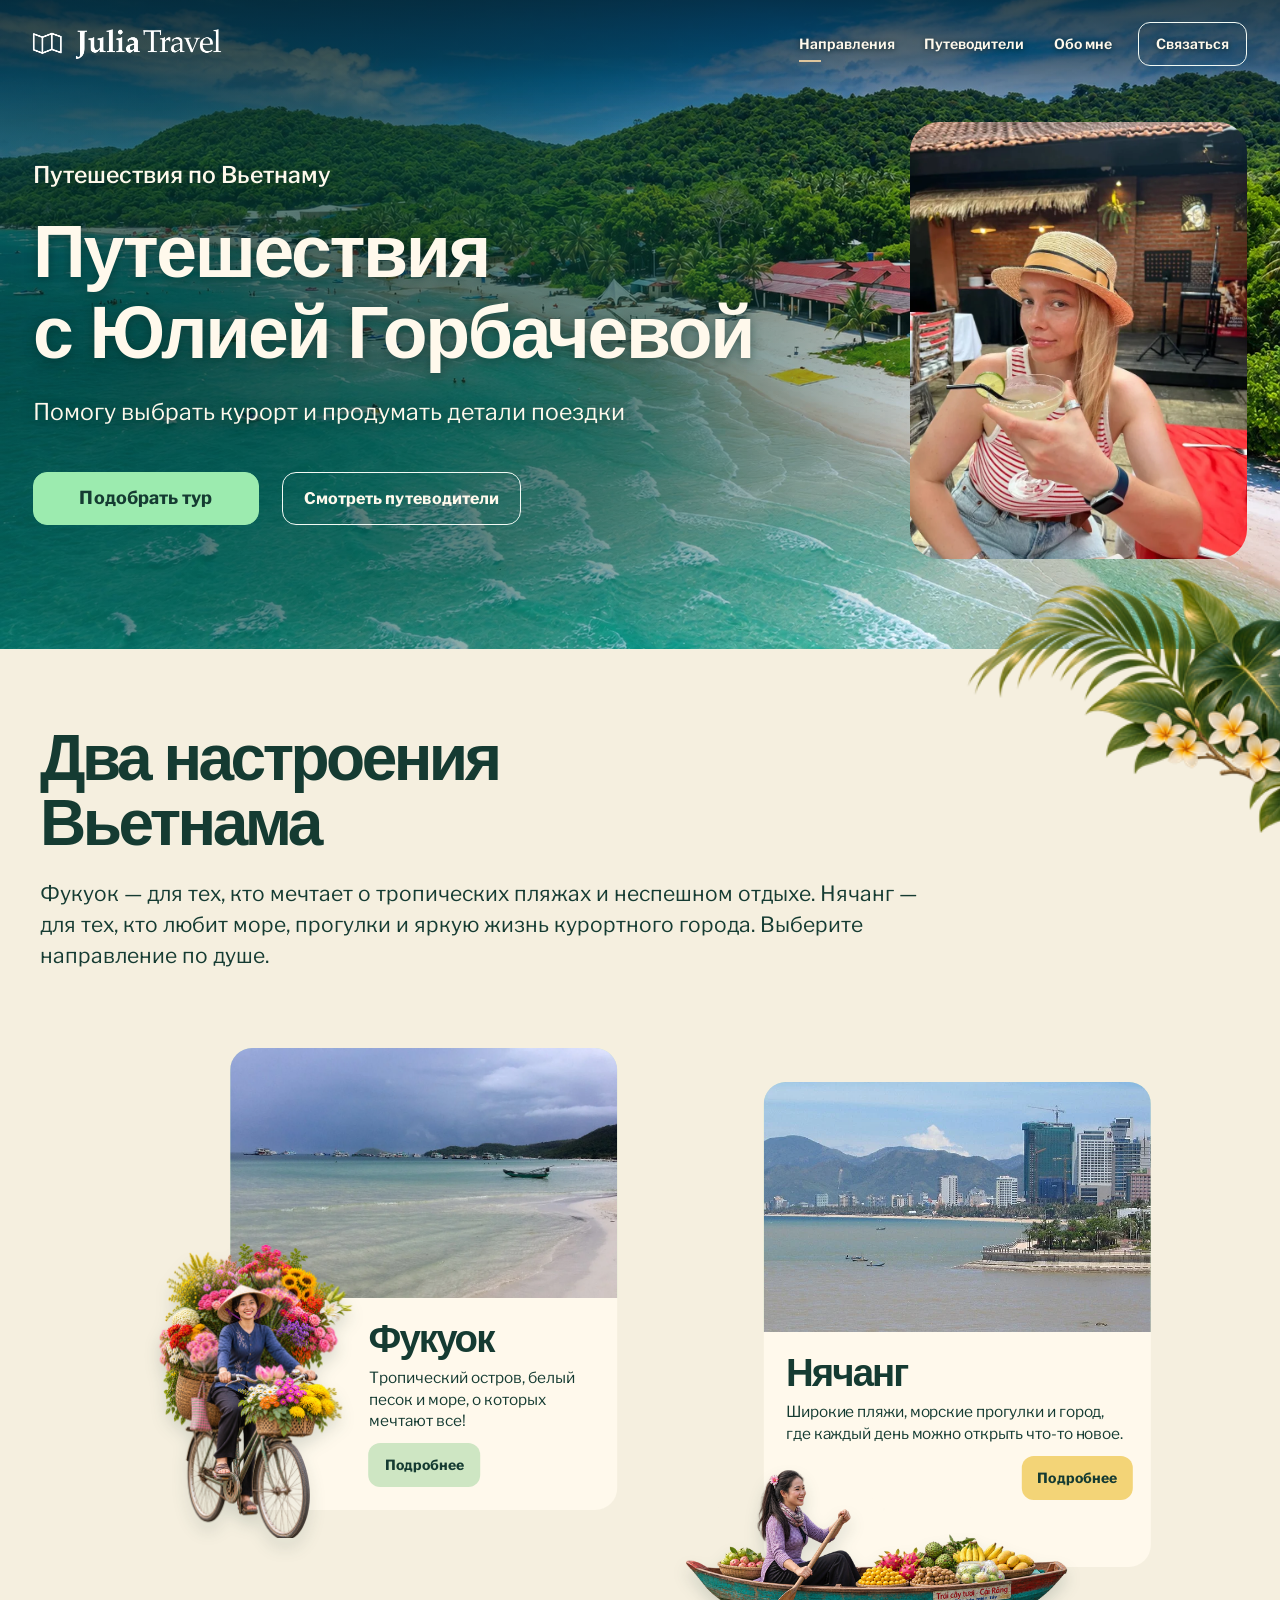
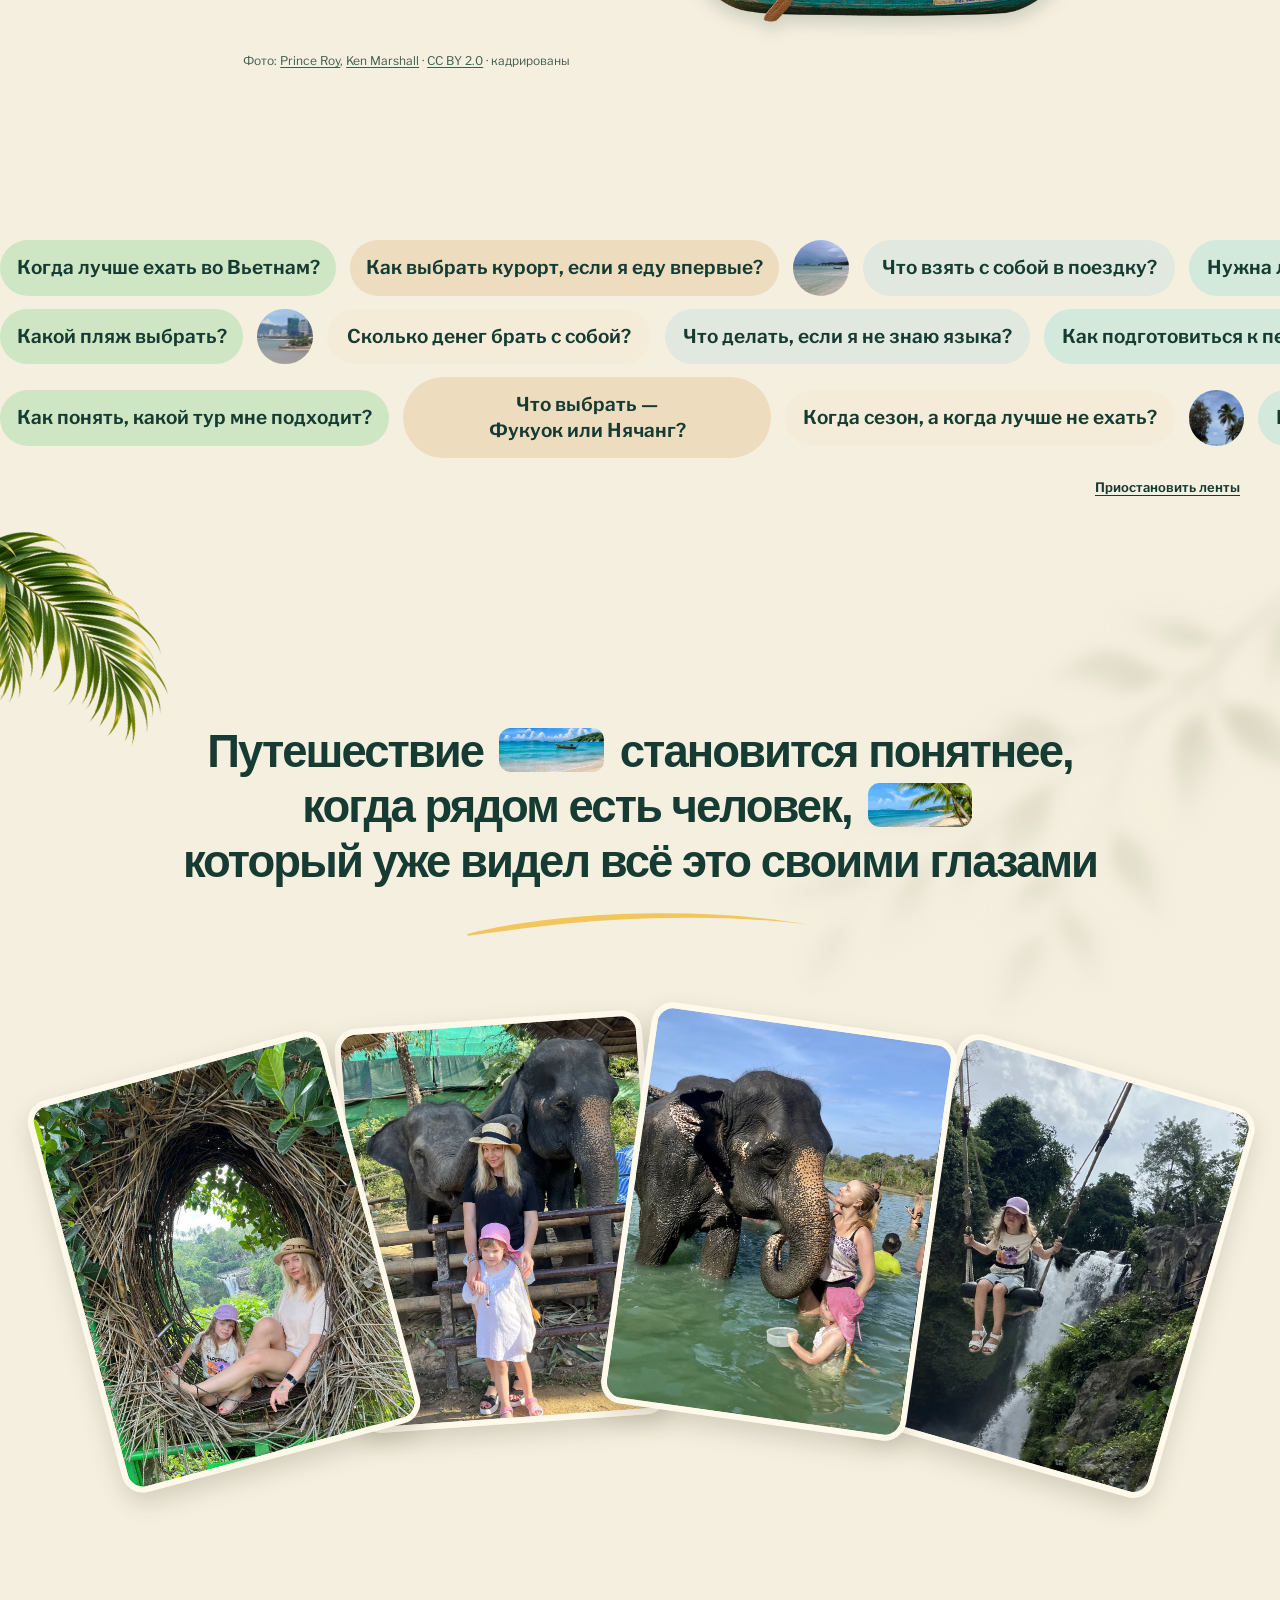
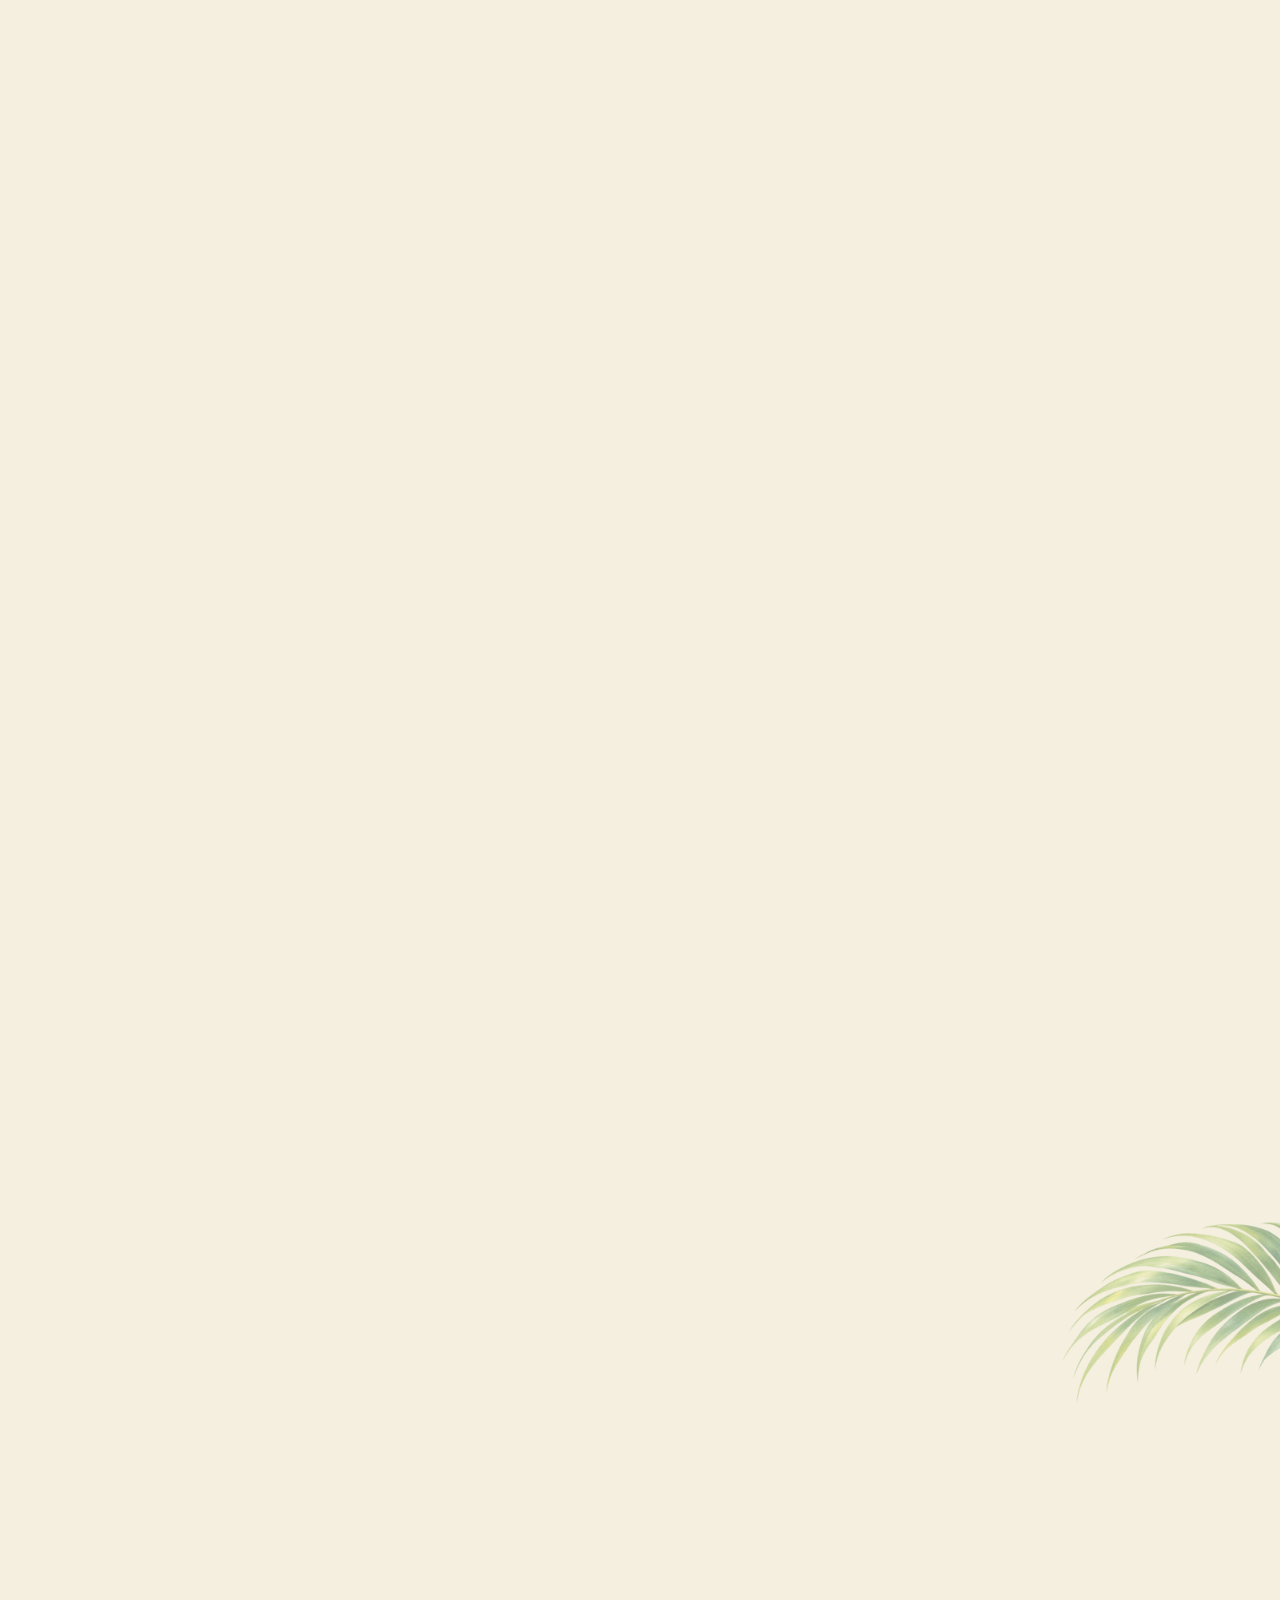
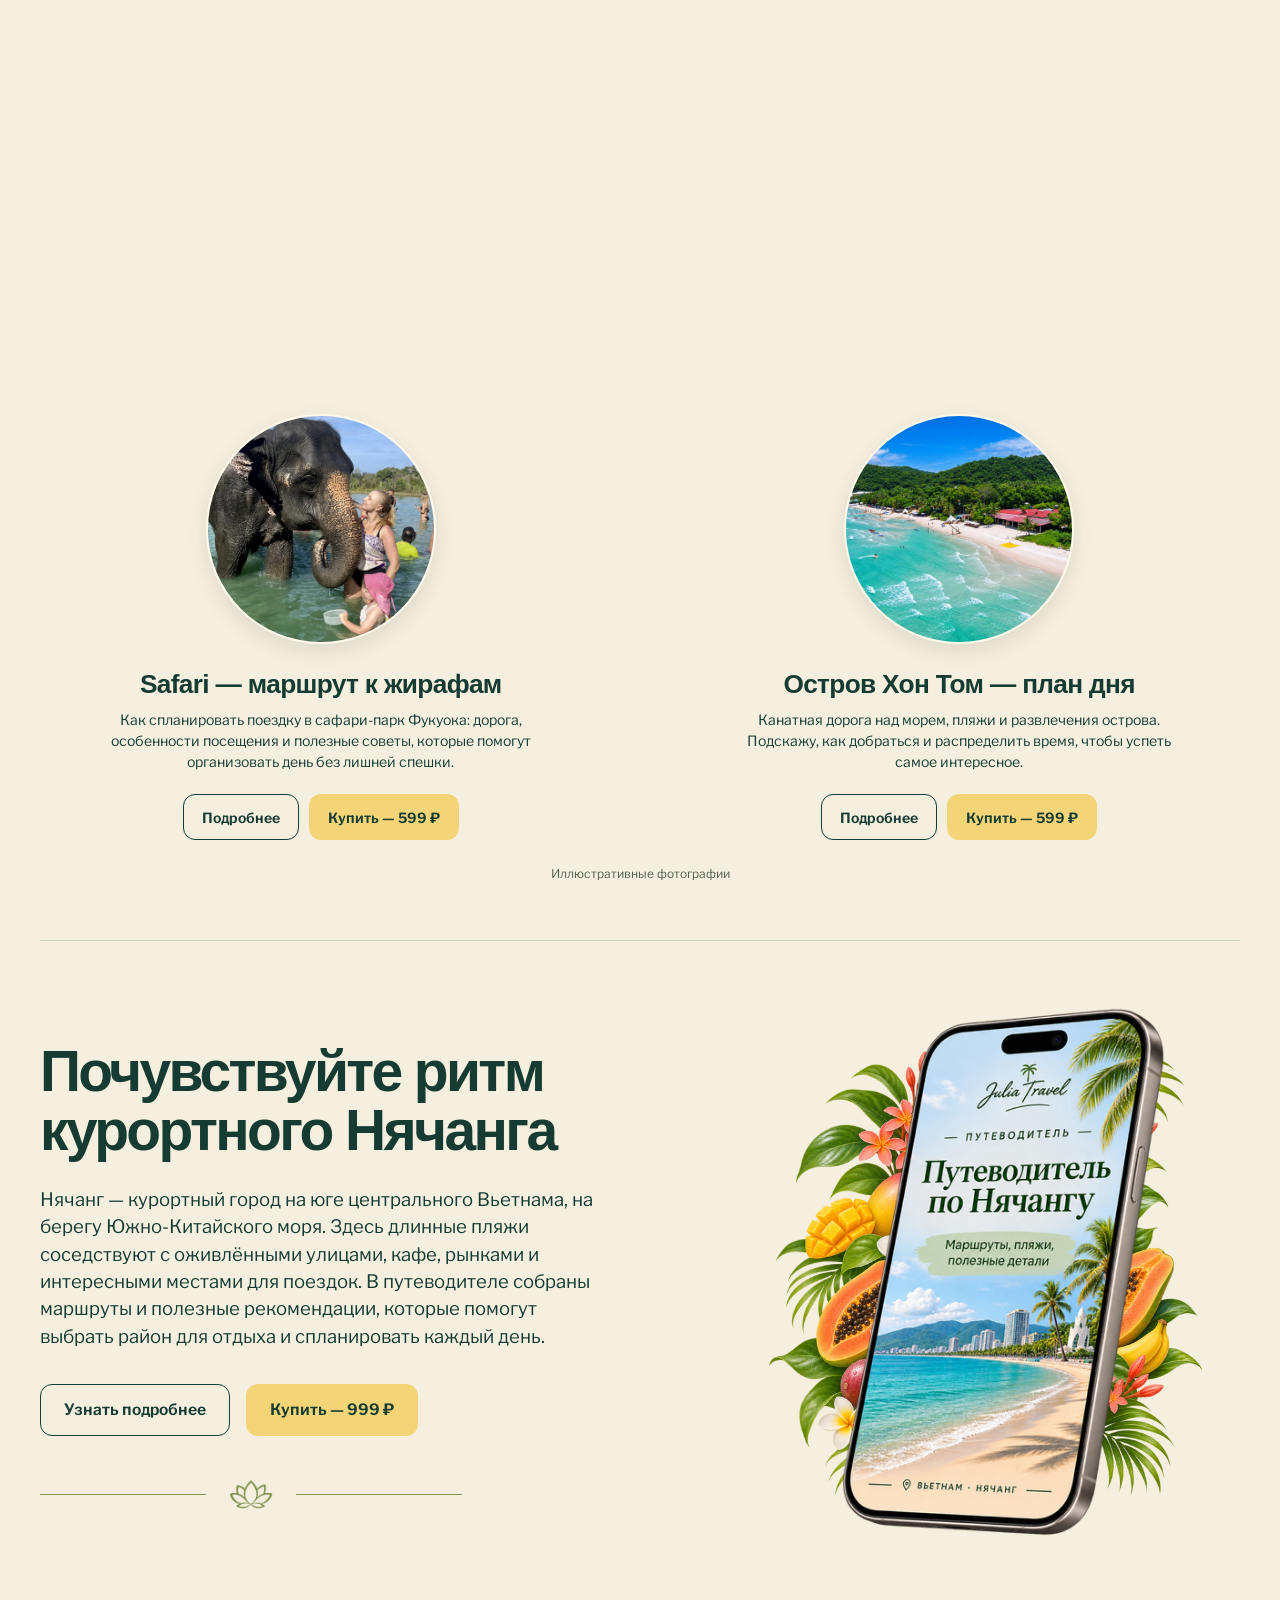
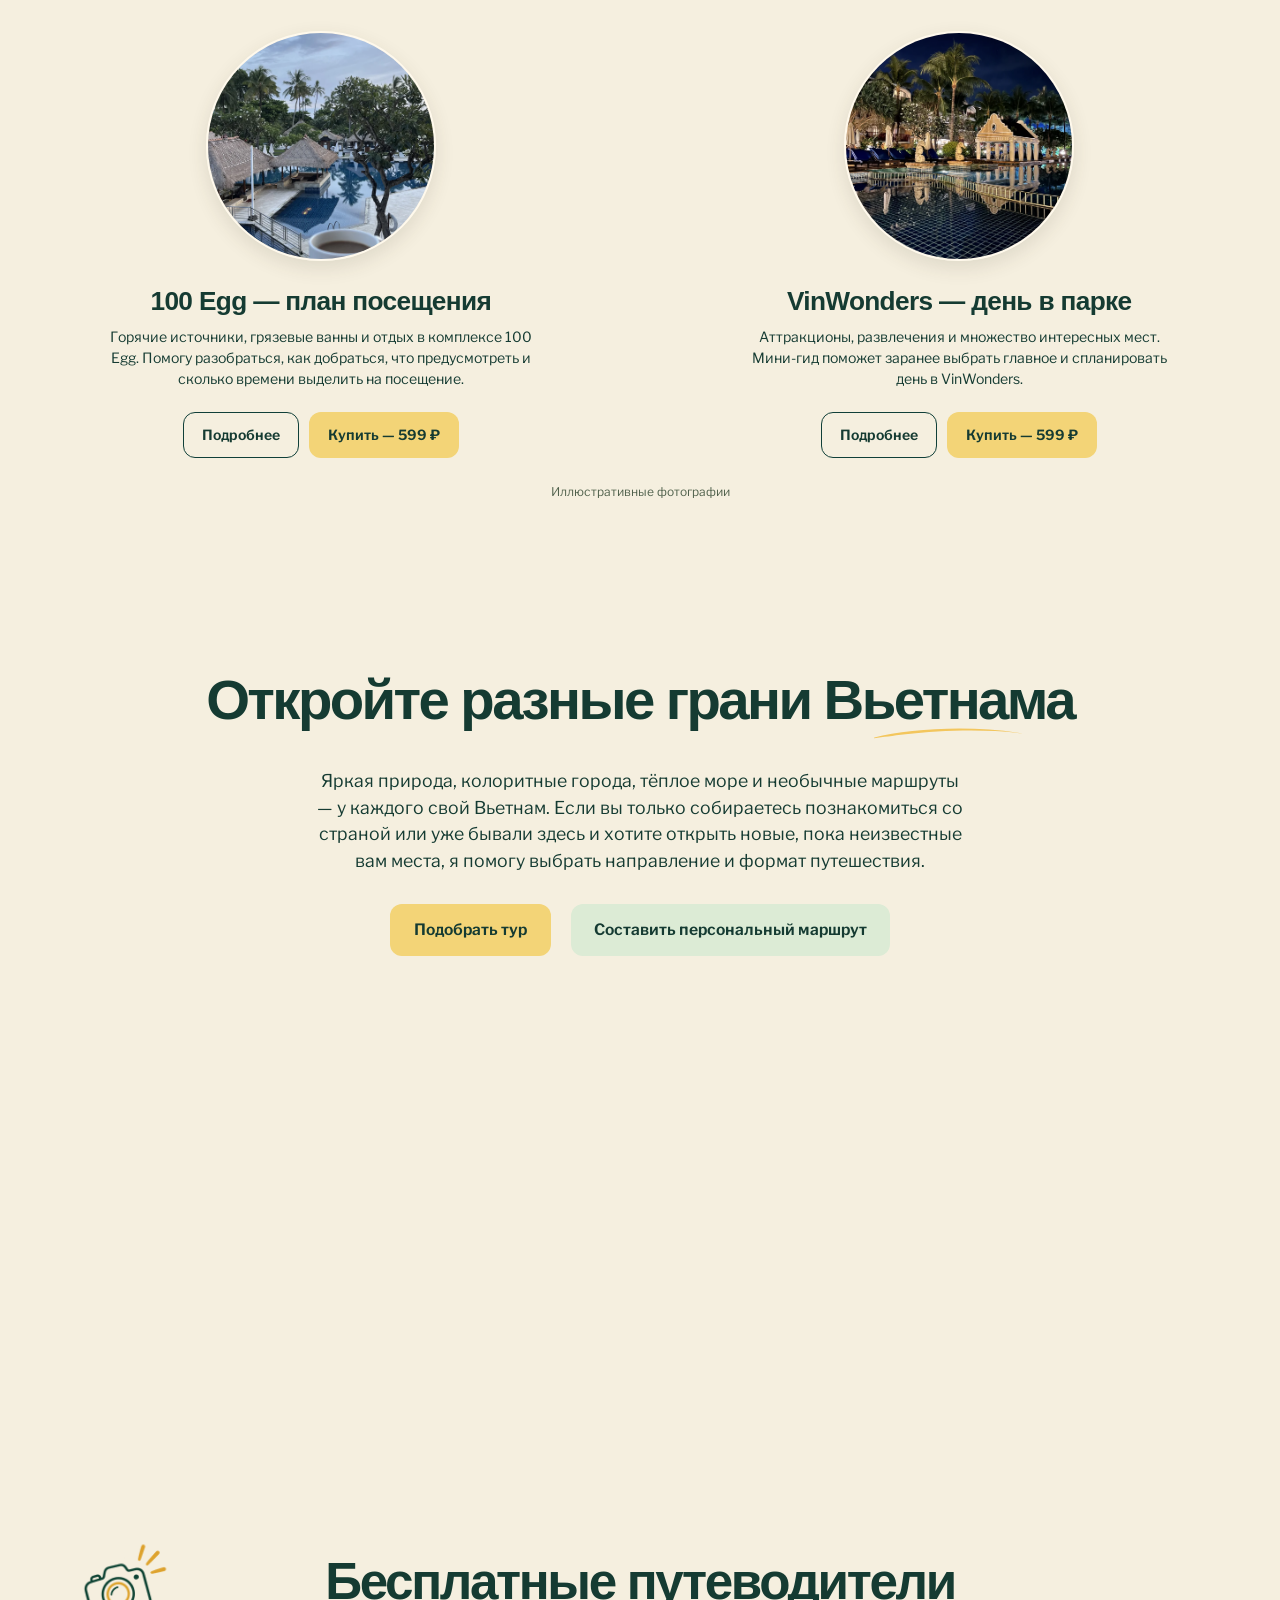
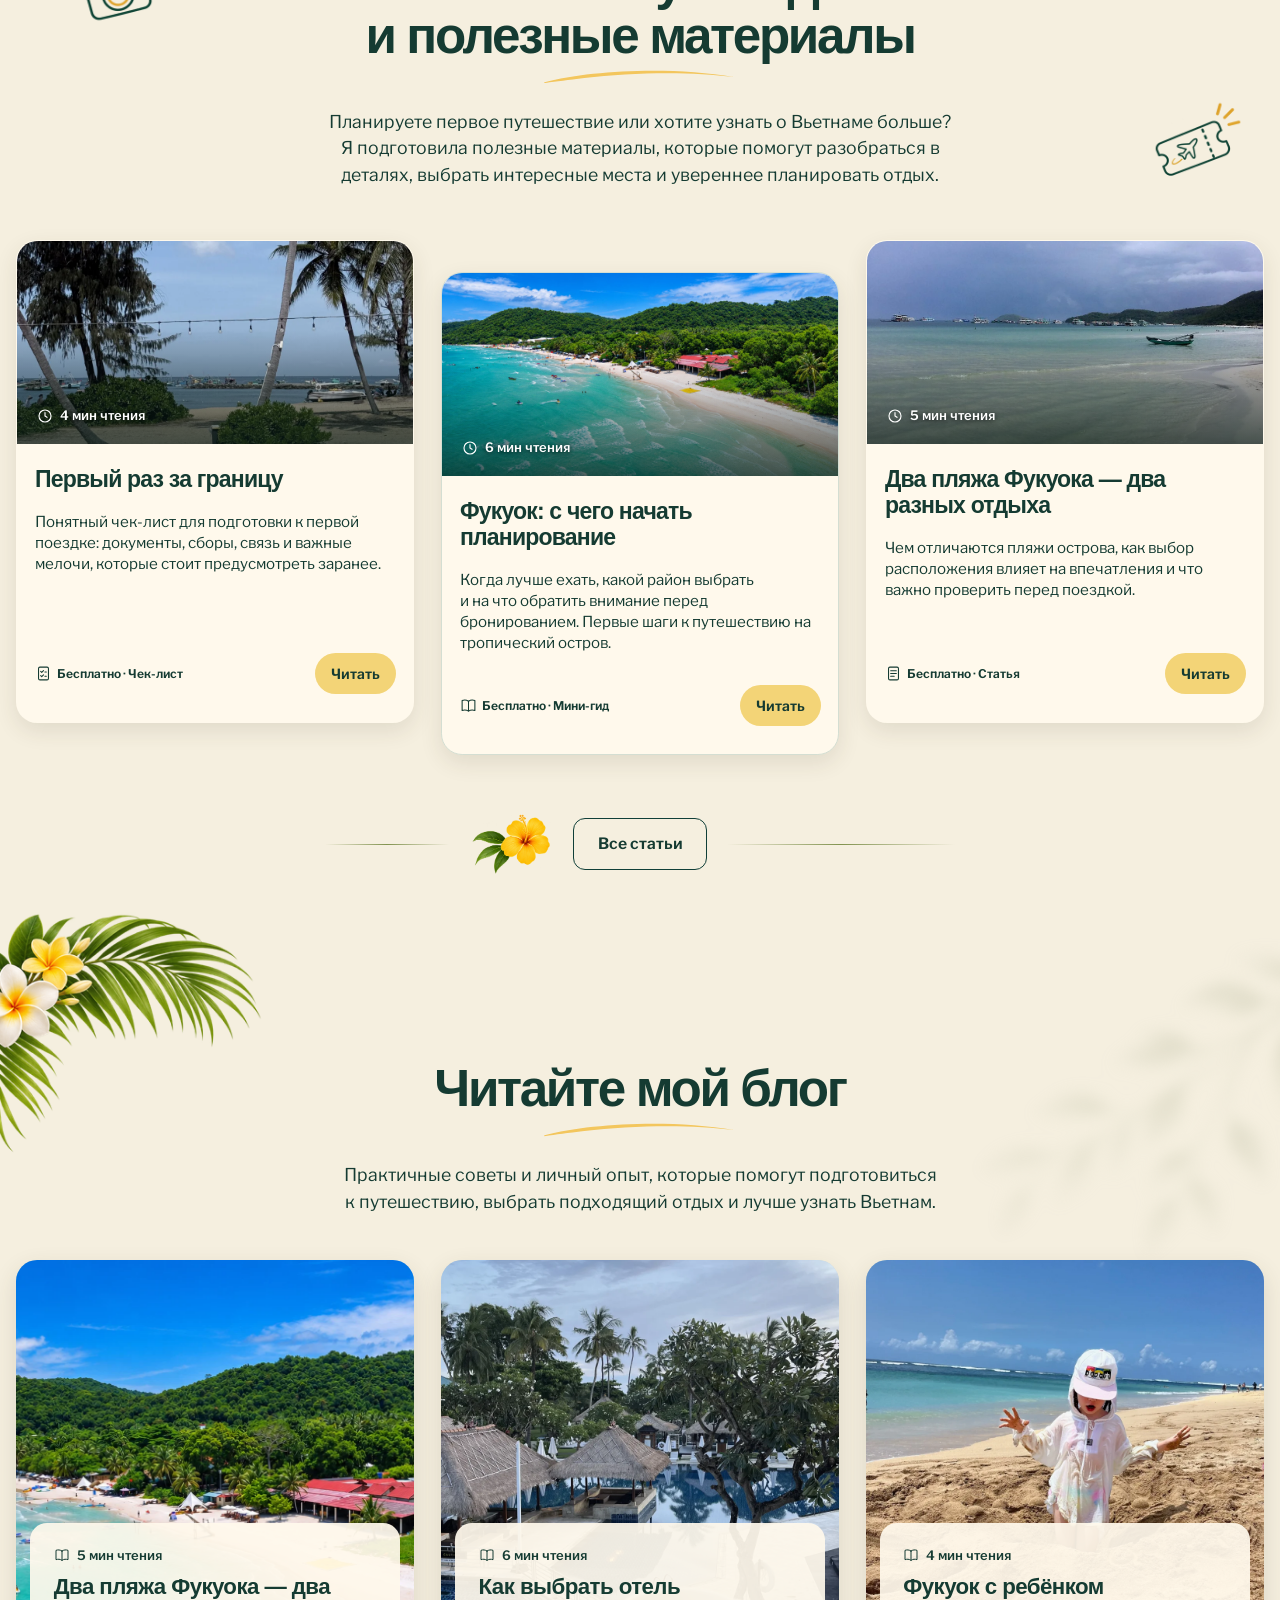
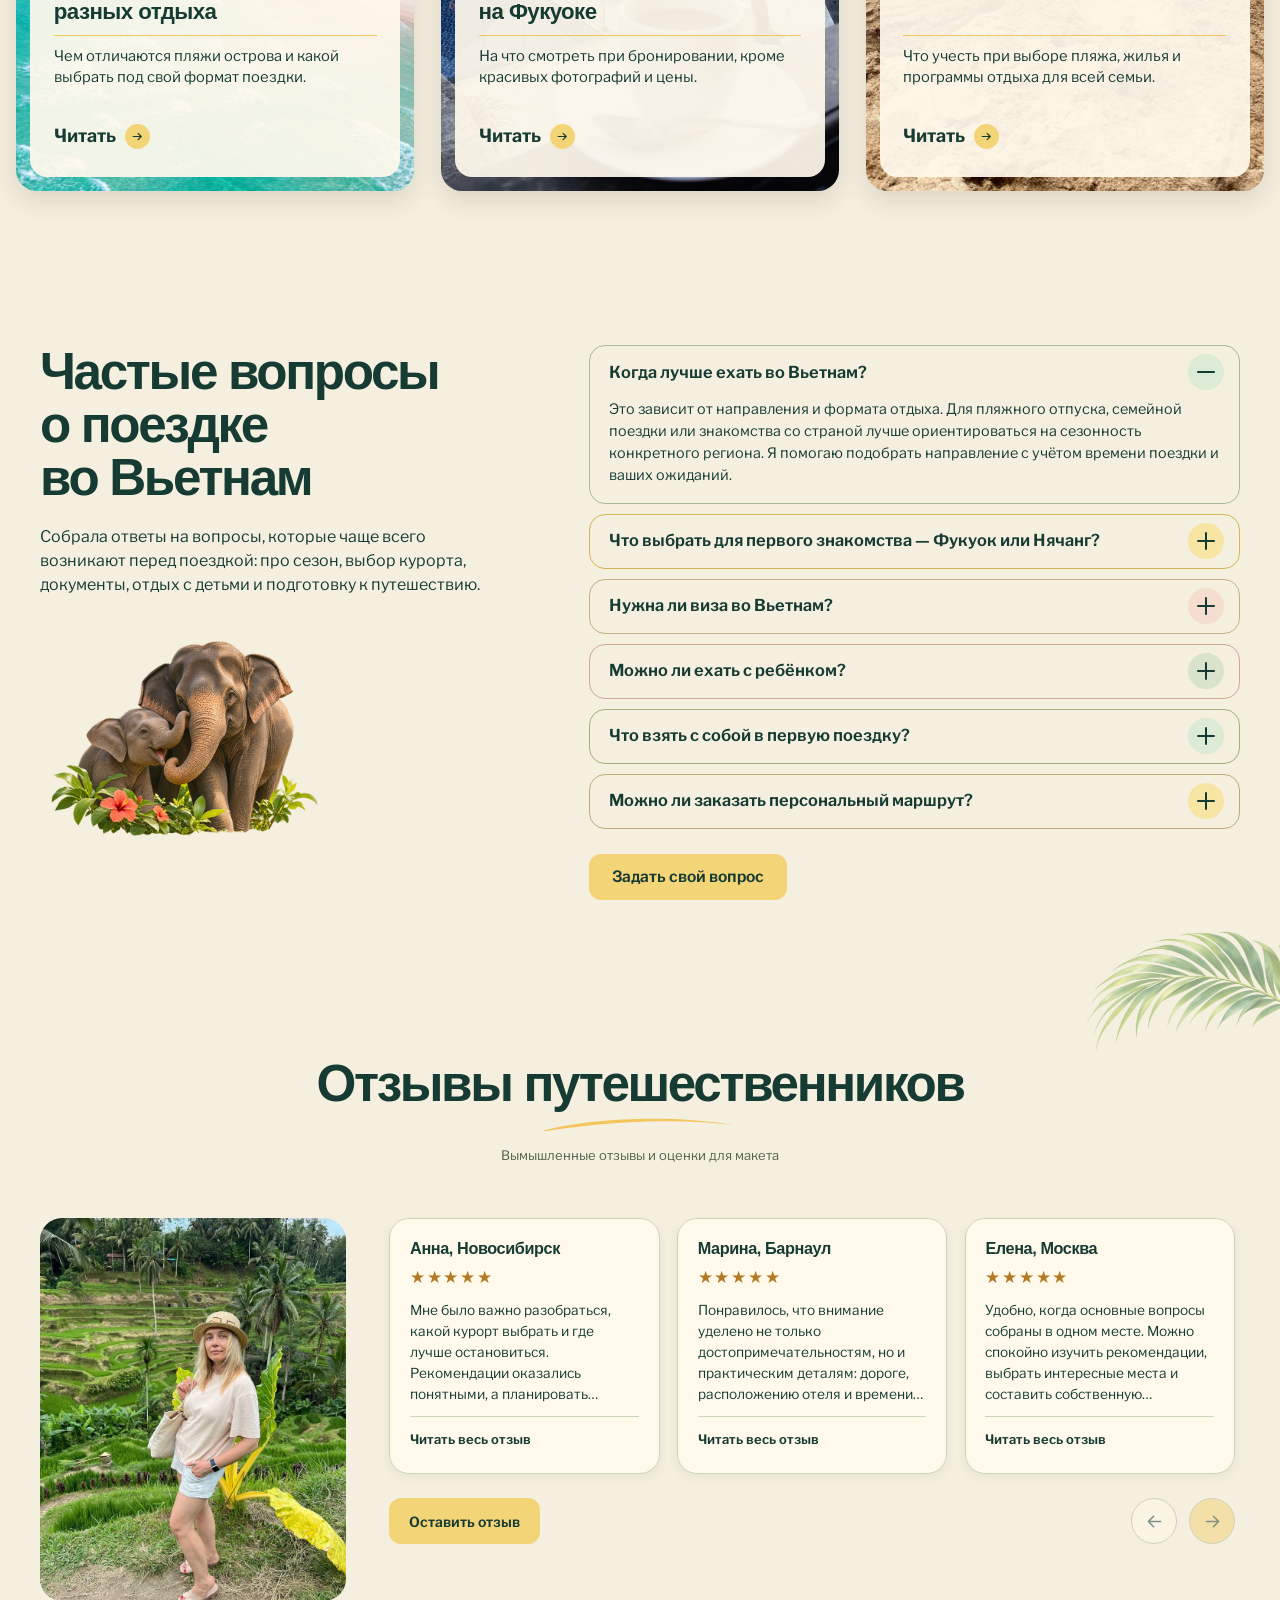
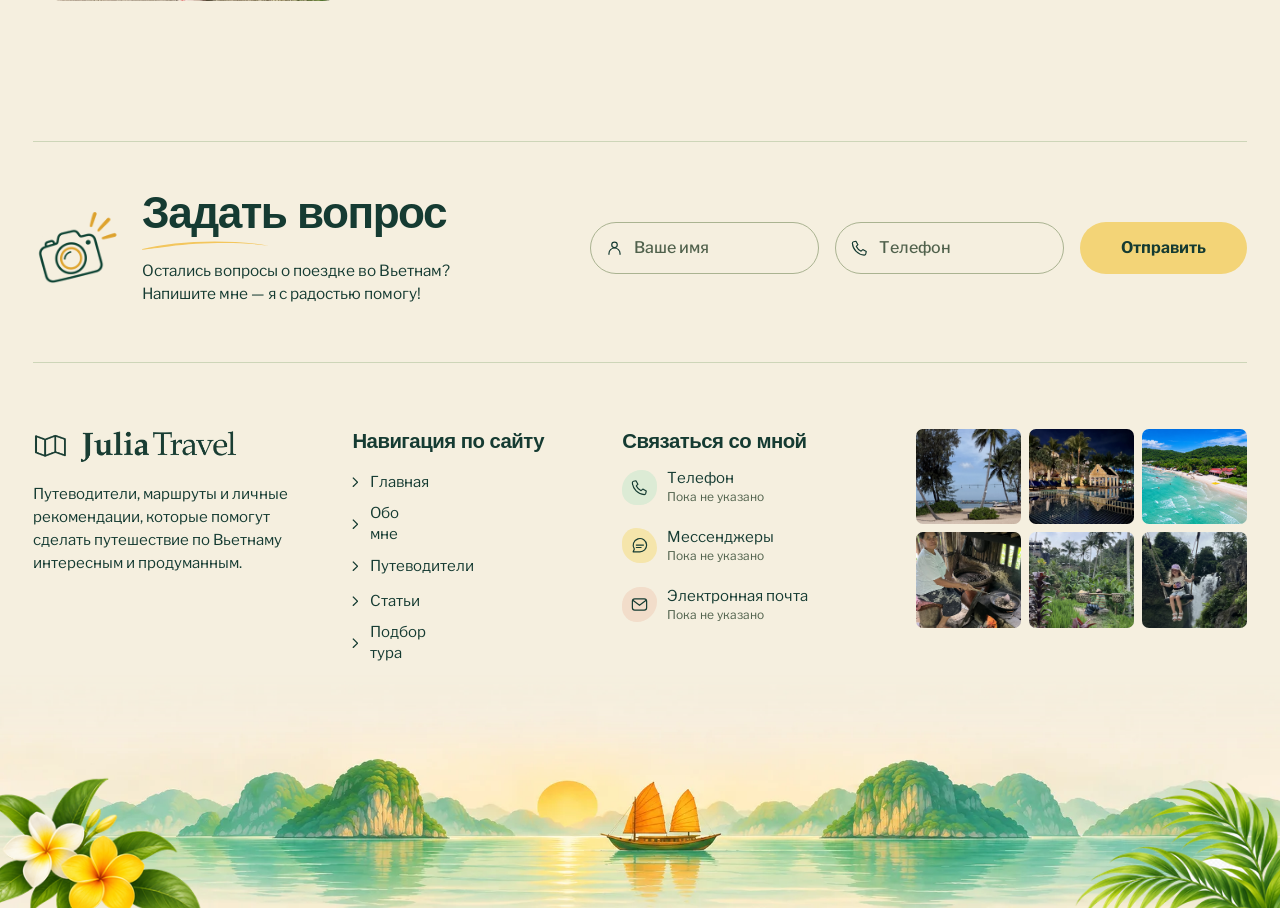
==== commit eb228ae9: "Publish complete Emerald Lagoon homepage and validate comments" ====
--- a/emerald-lagoon/index.html
+++ b/emerald-lagoon/index.html
@@ -206,8 +206,9 @@
         <div class="lagoon-story-bio-item" data-reveal="bio-start">
           <img src="../assets/images/generated-drafts/img-200x200.png" width="200" height="200" alt="" loading="lazy">
           <div>
-            <h3>Меня зовут Юлия Горбачева.</h3>
-            <p>Я люблю путешествовать, открывать новые места и делиться своим опытом. В своих путеводителях я собираю полезные детали, а при подборе отдыха помогаю учесть ваши пожелания.</p>
+            <h3>Меня зовут Юлия Горбачёва.</h3>
+            <p>Я работаю в туризме с 2008 года и хорошо понимаю, сколько вопросов возникает перед путешествием, особенно если отправляешься за границу впервые.</p>
+            <p>Сама я впервые увидела море в 35 лет, поэтому знаю, как важно чувствовать себя уверенно в незнакомой стране. В своих путеводителях собираю понятные маршруты, проверенные рекомендации и полезные детали, которые помогут подготовиться к поездке без лишних переживаний.</p>
           </div>
         </div>
         <div class="lagoon-story-bio-item" data-reveal="bio-end">
@@ -215,7 +216,8 @@
           <img src="../assets/images/generated-drafts/img-200x200 (1).png" width="200" height="200" alt="" loading="lazy">
           <div>
             <h3>Для меня Вьетнам —</h3>
-            <p>это не только курорты, но и живые детали: улицы, рынки, лодки, море и настроение каждого места.</p>
+            <p>Это не только красивые пляжи и популярные курорты. Это шумные улицы, колоритные рынки, маленькие кафе, лодки, невероятная природа и повседневная жизнь местных жителей.</p>
+            <p>Мне нравится открывать места, которые редко встречаются в стандартных туристических подборках. Я делюсь личными впечатлениями и находками, чтобы вы могли увидеть Вьетнам с разных сторон и выбрать путешествие по душе.</p>
           </div>
         </div>
       </div>
@@ -247,9 +249,16 @@
               <p>Готовые идеи прогулок и поездок, которые помогут познакомиться с интересными местами Вьетнама.</p>
             </div>
           </li>
+          <li data-reveal="service">
+            <span class="lagoon-offers-number" aria-hidden="true">04</span>
+            <div>
+              <h3>Персональный маршрут</h3>
+              <p>Составлю индивидуальный маршрут по Вьетнаму с учётом ваших дат, интересов, бюджета и состава путешественников. Помогу продумать последовательность поездок, интересные места и время на отдых.</p>
+            </div>
+          </li>
         </ol>
       </div>
-      <div class="lagoon-offers-photos">
+      <div class="lagoon-offers-photos" data-reveal-group="narrow">
         <img class="lagoon-offers-photo lagoon-offers-photo--flowers" src="../assets/images/img-1024x1820-q85 (28).webp" width="1024" height="1820" alt="Розовые цветы у воды" loading="lazy" data-reveal="decor">
         <img class="lagoon-offers-photo lagoon-offers-photo--beach" src="../assets/images/img-1920x1080-q85.webp" width="1920" height="1080" alt="Тропический пляж с бирюзовой водой" loading="lazy" data-reveal="decor">
         <img class="lagoon-offers-photo lagoon-offers-photo--nature" src="../assets/images/img-1024x1820-q85 (22).webp" width="1024" height="1820" alt="Зелёный тропический сад" loading="lazy" data-reveal="decor">
@@ -280,6 +289,36 @@
         </div>
       </div>
     </div>
+    <div class="container lagoon-mini-guides" role="group" aria-label="Мини-гиды по Фукуоку" data-reveal-group>
+      <article class="lagoon-mini-guide">
+        <div class="lagoon-mini-guide-photo" data-reveal="mini-guide-photo">
+          <img src="../assets/images/img-1024x1820-q85 (1).webp" width="1024" height="1820" alt="Слон в воде" loading="lazy">
+        </div>
+        <div class="lagoon-mini-guide-copy" data-reveal="mini-guide-copy">
+          <h3>Safari — маршрут к жирафам</h3>
+          <p>Как спланировать поездку в сафари-парк Фукуока: дорога, особенности посещения и полезные советы, которые помогут организовать день без лишней спешки.</p>
+          <div class="lagoon-mini-guide-actions">
+            <button class="lagoon-guide-cta lagoon-guide-cta--more" type="button" aria-disabled="true" title="Страница мини-гида готовится">Подробнее</button>
+            <button class="lagoon-guide-cta lagoon-guide-cta--buy" type="button" aria-disabled="true" title="Покупка пока недоступна">Купить — 599 ₽</button>
+          </div>
+        </div>
+      </article>
+      <article class="lagoon-mini-guide">
+        <div class="lagoon-mini-guide-photo" data-reveal="mini-guide-photo">
+          <img src="../assets/images/img-1920x1080-q85.webp" width="1920" height="1080" alt="Тропическая бухта с песчаным пляжем" loading="lazy">
+        </div>
+        <div class="lagoon-mini-guide-copy" data-reveal="mini-guide-copy">
+          <h3>Остров Хон Том — план дня</h3>
+          <p>Канатная дорога над морем, пляжи и развлечения острова. Подскажу, как добраться и распределить время, чтобы успеть самое интересное.</p>
+          <div class="lagoon-mini-guide-actions">
+            <button class="lagoon-guide-cta lagoon-guide-cta--more" type="button" aria-disabled="true" title="Страница мини-гида готовится">Подробнее</button>
+            <button class="lagoon-guide-cta lagoon-guide-cta--buy" type="button" aria-disabled="true" title="Покупка пока недоступна">Купить — 599 ₽</button>
+          </div>
+        </div>
+      </article>
+      <p class="lagoon-mini-guides-note">Иллюстративные фотографии</p>
+    </div>
+    <div class="container lagoon-mini-guides-divider" aria-hidden="true" data-reveal="decor"></div>
   </section>
   <section class="lagoon-guide lagoon-guide--nha-trang" id="nha-trang-guide" aria-labelledby="nha-trang-guide-title">
     <div class="container lagoon-guide-inner" data-reveal-group>
@@ -300,20 +339,448 @@
         </div>
       </div>
     </div>
-  </section>
+    <div class="container lagoon-mini-guides" role="group" aria-label="Мини-гиды по Нячангу" data-reveal-group>
+      <article class="lagoon-mini-guide">
+        <div class="lagoon-mini-guide-photo" data-reveal="mini-guide-photo">
+          <img src="../assets/images/img-1024x1820-q85 (7).webp" width="1024" height="1820" alt="Бассейн среди пальм" loading="lazy">
+        </div>
+        <div class="lagoon-mini-guide-copy" data-reveal="mini-guide-copy">
+          <h3>100 Egg — план посещения</h3>
+          <p>Горячие источники, грязевые ванны и отдых в комплексе 100 Egg. Помогу разобраться, как добраться, что предусмотреть и сколько времени выделить на посещение.</p>
+          <div class="lagoon-mini-guide-actions">
+            <button class="lagoon-guide-cta lagoon-guide-cta--more" type="button" aria-disabled="true" title="Страница мини-гида готовится">Подробнее</button>
+            <button class="lagoon-guide-cta lagoon-guide-cta--buy" type="button" aria-disabled="true" title="Покупка пока недоступна">Купить — 599 ₽</button>
+          </div>
+        </div>
+      </article>
+      <article class="lagoon-mini-guide">
+        <div class="lagoon-mini-guide-photo" data-reveal="mini-guide-photo">
+          <img src="../assets/images/img-1024x1365-q85.webp" width="1024" height="1365" alt="Набережная в вечерних огнях" loading="lazy">
+        </div>
+        <div class="lagoon-mini-guide-copy" data-reveal="mini-guide-copy">
+          <h3>VinWonders — день в парке</h3>
+          <p>Аттракционы, развлечения и множество интересных мест. Мини-гид поможет заранее выбрать главное и спланировать день в VinWonders.</p>
+          <div class="lagoon-mini-guide-actions">
+            <button class="lagoon-guide-cta lagoon-guide-cta--more" type="button" aria-disabled="true" title="Страница мини-гида готовится">Подробнее</button>
+            <button class="lagoon-guide-cta lagoon-guide-cta--buy" type="button" aria-disabled="true" title="Покупка пока недоступна">Купить — 599 ₽</button>
+          </div>
+        </div>
+      </article>
+      <p class="lagoon-mini-guides-note">Иллюстративные фотографии</p>
+    </div>
+  </section>
+  <section class="lagoon-facets" id="vietnam-facets" aria-labelledby="lagoon-facets-title">
+    <div class="container">
+      <div class="lagoon-facets-intro" data-reveal-group>
+        <h2 id="lagoon-facets-title" data-reveal="title">Откройте разные грани <span>Вьетнама<svg class="lagoon-facets-stroke" viewBox="0 0 380 27" aria-hidden="true" focusable="false" data-reveal="stroke"><path d="M1 24C89 1 250-8 376 14c-89-12-205-9-296 2C46 20 24 23 1 26c-1 0-1-1 0-2Z" fill="currentColor"/></svg></span></h2>
+        <p data-reveal="description">Яркая природа, колоритные города, тёплое море и необычные маршруты — у каждого свой Вьетнам. Если вы только собираетесь познакомиться со страной или уже бывали здесь и хотите открыть новые, пока неизвестные вам места, я помогу выбрать направление и формат путешествия.</p>
+        <div class="lagoon-facets-actions" data-reveal="facets-cta">
+          <button class="lagoon-guide-cta lagoon-guide-cta--buy" type="button" aria-disabled="true" title="Раздел готовится">Подобрать тур</button>
+          <button class="lagoon-guide-cta lagoon-facets-route" type="button" aria-disabled="true" title="Анкета персонального маршрута готовится">Составить персональный маршрут</button>
+        </div>
+      </div>
+      <ul class="lagoon-facets-gallery" role="list" data-reveal-group>
+        <li class="lagoon-facets-item" data-reveal="facets-photo">
+          <figure>
+            <img src="../assets/images/img-1024x1820-q85 (12).webp" width="1024" height="1820" alt="Качели у водопада" loading="lazy">
+            <figcaption>Природа и приключения</figcaption>
+          </figure>
+        </li>
+        <li class="lagoon-facets-item" data-reveal="facets-photo">
+          <figure>
+            <img src="../assets/images/img-1024x1365-q85.webp" width="1024" height="1365" alt="Здание у воды в вечернем свете" loading="lazy">
+            <figcaption>Города и культура</figcaption>
+          </figure>
+        </li>
+        <li class="lagoon-facets-item" data-reveal="facets-photo">
+          <figure>
+            <img src="../assets/images/img-1920x1080-q85.webp" width="1920" height="1080" alt="Бирюзовая бухта и песчаный пляж с высоты" loading="lazy">
+            <figcaption>Пляжный отдых</figcaption>
+          </figure>
+        </li>
+        <li class="lagoon-facets-item" data-reveal="facets-photo">
+          <figure>
+            <img src="../assets/images/img-1024x1820-q85 (21).webp" width="1024" height="1820" alt="Приготовление еды во Вьетнаме" loading="lazy">
+            <figcaption>Вкусы Вьетнама</figcaption>
+          </figure>
+        </li>
+        <li class="lagoon-facets-item" data-reveal="facets-photo">
+          <figure>
+            <img src="../assets/images/img-1000x1778-q85 (2).webp" width="1000" height="1778" alt="Юлия с ребёнком рядом со слонами" loading="lazy">
+            <figcaption>Отдых с семьёй</figcaption>
+          </figure>
+        </li>
+        <li class="lagoon-facets-item" data-reveal="facets-photo">
+          <figure>
+            <img src="../assets/images/img-1024x1820-q85 (22).webp" width="1024" height="1820" alt="Тропический сад с пальмами" loading="lazy">
+            <figcaption>Необычные маршруты</figcaption>
+          </figure>
+        </li>
+      </ul>
+    </div>
+  </section>
+  <section class="lagoon-materials" id="free-materials" aria-labelledby="lagoon-materials-title">
+    <div class="container" data-reveal-group>
+      <header class="lagoon-materials-intro">
+        <img class="lagoon-materials-decor lagoon-materials-decor--camera" src="../assets/images/generated-drafts/img-200x200 (2).png" width="200" height="200" alt="" loading="lazy" data-reveal="decor">
+        <img class="lagoon-materials-decor lagoon-materials-decor--ticket" src="../assets/images/generated-drafts/img-200x200 (10).png" width="200" height="200" alt="" loading="lazy" data-reveal="decor">
+        <div data-reveal="title">
+          <h2 id="lagoon-materials-title">Бесплатные путеводители <span>и полезные материалы</span></h2>
+          <svg class="lagoon-materials-stroke" viewBox="0 0 380 27" aria-hidden="true" focusable="false"><path d="M1 24C89 1 250-8 376 14c-89-12-205-9-296 2C46 20 24 23 1 26c-1 0-1-1 0-2Z" fill="currentColor"/></svg>
+        </div>
+        <p data-reveal="description">Планируете первое путешествие или хотите узнать о Вьетнаме больше? Я подготовила полезные материалы, которые помогут разобраться в деталях, выбрать интересные места и увереннее планировать отдых.</p>
+      </header>
+      <div class="lagoon-materials-grid">
+        <article class="lagoon-materials-item" data-reveal="material-card">
+          <div class="lagoon-material-card">
+            <div class="lagoon-material-photo">
+              <img src="../assets/images/img-1024x1820-q85 (33).webp" width="1024" height="1820" alt="Песчаный пляж с пальмами и лодками во Вьетнаме" loading="lazy">
+              <time class="lagoon-reading-time" datetime="PT4M"><svg viewBox="0 0 24 24" fill="none" stroke="currentColor" stroke-width="1.7" stroke-linecap="round" stroke-linejoin="round" aria-hidden="true"><circle cx="12" cy="12" r="9"/><path d="M12 7v5l3 2"/></svg>4 мин чтения</time>
+            </div>
+            <div class="lagoon-material-copy">
+              <h3>Первый раз за границу</h3>
+              <p>Понятный чек-лист для подготовки к первой поездке: документы, сборы, связь и важные мелочи, которые стоит предусмотреть заранее.</p>
+              <div class="lagoon-material-footer">
+                <p class="lagoon-material-type"><svg viewBox="0 0 24 24" fill="none" stroke="currentColor" stroke-width="1.5" stroke-linecap="round" stroke-linejoin="round" aria-hidden="true"><rect x="5" y="3" width="14" height="18" rx="2"/><path d="m8 9 1.5 1.5L12 8m-4 7 1.5 1.5L12 14m2-4h2m-2 6h2"/></svg>Бесплатно · Чек-лист</p>
+                <button class="lagoon-guide-cta lagoon-guide-cta--buy" type="button" aria-disabled="true" title="Чек-лист готовится">Читать</button>
+              </div>
+            </div>
+          </div>
+        </article>
+        <article class="lagoon-materials-item" data-reveal="material-card">
+          <div class="lagoon-material-card">
+            <div class="lagoon-material-photo">
+              <img src="../assets/images/img-1920x1080-q85.webp" width="1920" height="1080" alt="Тропическая бухта с песчаным пляжем" loading="lazy">
+              <time class="lagoon-reading-time" datetime="PT6M"><svg viewBox="0 0 24 24" fill="none" stroke="currentColor" stroke-width="1.7" stroke-linecap="round" stroke-linejoin="round" aria-hidden="true"><circle cx="12" cy="12" r="9"/><path d="M12 7v5l3 2"/></svg>6 мин чтения</time>
+            </div>
+            <div class="lagoon-material-copy">
+              <h3>Фукуок: с чего начать планирование</h3>
+              <p>Когда лучше ехать, какой район выбрать и на что обратить внимание перед бронированием. Первые шаги к путешествию на тропический остров.</p>
+              <div class="lagoon-material-footer">
+                <p class="lagoon-material-type"><svg viewBox="0 0 24 24" fill="none" stroke="currentColor" stroke-width="1.5" stroke-linecap="round" stroke-linejoin="round" aria-hidden="true"><path d="M12 6c-3-2-6-2-9-1v14c3-1 6-1 9 1 3-2 6-2 9-1V5c-3-1-6-1-9 1Zm0 0v14"/></svg>Бесплатно · Мини-гид</p>
+                <button class="lagoon-guide-cta lagoon-guide-cta--buy" type="button" aria-disabled="true" title="Мини-гид готовится">Читать</button>
+              </div>
+            </div>
+          </div>
+        </article>
+        <article class="lagoon-materials-item" data-reveal="material-card">
+          <div class="lagoon-material-card">
+            <div class="lagoon-material-photo">
+              <img src="../assets/images/phu-quoc-bai-sao.webp" width="960" height="720" alt="Пляж Бай-Сао на Фукуоке" loading="lazy">
+              <time class="lagoon-reading-time" datetime="PT5M"><svg viewBox="0 0 24 24" fill="none" stroke="currentColor" stroke-width="1.7" stroke-linecap="round" stroke-linejoin="round" aria-hidden="true"><circle cx="12" cy="12" r="9"/><path d="M12 7v5l3 2"/></svg>5 мин чтения</time>
+            </div>
+            <div class="lagoon-material-copy">
+              <h3>Два пляжа Фукуока — два разных отдыха</h3>
+              <p>Чем отличаются пляжи острова, как выбор расположения влияет на впечатления и что важно проверить перед поездкой.</p>
+              <div class="lagoon-material-footer">
+                <p class="lagoon-material-type"><svg viewBox="0 0 24 24" fill="none" stroke="currentColor" stroke-width="1.5" stroke-linecap="round" stroke-linejoin="round" aria-hidden="true"><rect x="5" y="3" width="14" height="18" rx="2"/><path d="M8 8h8m-8 4h8m-8 4h5"/></svg>Бесплатно · Статья</p>
+                <button class="lagoon-guide-cta lagoon-guide-cta--buy" type="button" aria-disabled="true" title="Статья готовится" data-article="phu-quoc-beaches">Читать</button>
+              </div>
+            </div>
+          </div>
+        </article>
+      </div>
+      <div class="lagoon-materials-actions" data-reveal="material-actions">
+        <div>
+          <img src="../assets/images/generated-drafts/img-250x203.png" width="250" height="203" alt="" loading="lazy">
+          <button class="lagoon-guide-cta lagoon-guide-cta--more" type="button" aria-disabled="true" title="Раздел статей готовится">Все статьи</button>
+        </div>
+      </div>
+    </div>
+  </section>
+  <section class="lagoon-blog" id="useful-articles" aria-labelledby="lagoon-blog-title">
+    <div class="container" data-reveal-group>
+      <div class="lagoon-blog-decor" aria-hidden="true">
+        <img class="lagoon-blog-flowers" src="../assets/images/generated-drafts/img-350x272.png" width="350" height="272" alt="" loading="lazy" data-reveal="decor">
+        <img class="lagoon-blog-shade" src="../assets/images/generated-drafts/img-480x401.png" width="480" height="401" alt="" loading="lazy" data-reveal="decor">
+      </div>
+      <header class="lagoon-blog-intro">
+        <div data-reveal="title">
+          <h2 id="lagoon-blog-title">Читайте мой блог</h2>
+          <svg class="lagoon-materials-stroke" viewBox="0 0 380 27" aria-hidden="true" focusable="false"><path d="M1 24C89 1 250-8 376 14c-89-12-205-9-296 2C46 20 24 23 1 26c-1 0-1-1 0-2Z" fill="currentColor"/></svg>
+        </div>
+        <p data-reveal="description">Практичные советы и личный опыт, которые помогут подготовиться к путешествию, выбрать подходящий отдых и лучше узнать Вьетнам.</p>
+      </header>
+      <div class="lagoon-blog-grid">
+        <article class="lagoon-article" data-reveal="blog-card">
+          <img src="../assets/images/img-1920x1080-q85.webp" width="1920" height="1080" alt="Тропическая бухта с песчаным пляжем" loading="lazy">
+          <div class="lagoon-article-panel">
+            <time class="lagoon-reading-time" datetime="PT5M"><svg viewBox="0 0 24 24" fill="none" stroke="currentColor" stroke-width="1.5" stroke-linecap="round" stroke-linejoin="round" aria-hidden="true"><path d="M12 6c-3-2-6-2-9-1v14c3-1 6-1 9 1 3-2 6-2 9-1V5c-3-1-6-1-9 1Zm0 0v14"/></svg>5 мин чтения</time>
+            <h3>Два пляжа Фукуока — два разных отдыха</h3>
+            <p>Чем отличаются пляжи острова и какой выбрать под свой формат поездки.</p>
+            <button class="lagoon-article-read" type="button" aria-disabled="true" title="Статья готовится" data-article="phu-quoc-beaches">Читать <span class="lagoon-article-arrow"><svg viewBox="0 0 24 24" fill="none" stroke="currentColor" stroke-width="1.8" stroke-linecap="round" stroke-linejoin="round" aria-hidden="true"><path d="M5 12h13m-5-5 5 5-5 5"/></svg></span></button>
+          </div>
+        </article>
+        <article class="lagoon-article" data-reveal="blog-card">
+          <img src="../assets/images/img-1024x1820-q85 (7).webp" width="1024" height="1820" alt="Бассейн и пальмы на территории курорта" loading="lazy">
+          <div class="lagoon-article-panel">
+            <time class="lagoon-reading-time" datetime="PT6M"><svg viewBox="0 0 24 24" fill="none" stroke="currentColor" stroke-width="1.5" stroke-linecap="round" stroke-linejoin="round" aria-hidden="true"><path d="M12 6c-3-2-6-2-9-1v14c3-1 6-1 9 1 3-2 6-2 9-1V5c-3-1-6-1-9 1Zm0 0v14"/></svg>6 мин чтения</time>
+            <h3>Как выбрать отель на Фукуоке</h3>
+            <p>На что смотреть при бронировании, кроме красивых фотографий и цены.</p>
+            <button class="lagoon-article-read" type="button" aria-disabled="true" title="Статья готовится" data-article="phu-quoc-hotels">Читать <span class="lagoon-article-arrow"><svg viewBox="0 0 24 24" fill="none" stroke="currentColor" stroke-width="1.8" stroke-linecap="round" stroke-linejoin="round" aria-hidden="true"><path d="M5 12h13m-5-5 5 5-5 5"/></svg></span></button>
+          </div>
+        </article>
+        <article class="lagoon-article" data-reveal="blog-card">
+          <img src="../assets/images/img-1024x1820-q85 (2).webp" width="1024" height="1820" alt="Ребёнок на песчаном пляже у моря" loading="lazy">
+          <div class="lagoon-article-panel">
+            <time class="lagoon-reading-time" datetime="PT4M"><svg viewBox="0 0 24 24" fill="none" stroke="currentColor" stroke-width="1.5" stroke-linecap="round" stroke-linejoin="round" aria-hidden="true"><path d="M12 6c-3-2-6-2-9-1v14c3-1 6-1 9 1 3-2 6-2 9-1V5c-3-1-6-1-9 1Zm0 0v14"/></svg>4 мин чтения</time>
+            <h3>Фукуок с ребёнком</h3>
+            <p>Что учесть при выборе пляжа, жилья и программы отдыха для всей семьи.</p>
+            <button class="lagoon-article-read" type="button" aria-disabled="true" title="Статья готовится" data-article="phu-quoc-with-kids">Читать <span class="lagoon-article-arrow"><svg viewBox="0 0 24 24" fill="none" stroke="currentColor" stroke-width="1.8" stroke-linecap="round" stroke-linejoin="round" aria-hidden="true"><path d="M5 12h13m-5-5 5 5-5 5"/></svg></span></button>
+          </div>
+        </article>
+      </div>
+    </div>
+  </section>
+  <section class="lagoon-faq" id="travel-faq" aria-labelledby="lagoon-faq-title">
+    <div class="container lagoon-faq-layout" data-reveal-group>
+      <div class="lagoon-faq-intro">
+        <h2 id="lagoon-faq-title" data-reveal="title">Частые вопросы о поездке во Вьетнам</h2>
+        <p data-reveal="description">Собрала ответы на вопросы, которые чаще всего возникают перед поездкой: про сезон, выбор курорта, документы, отдых с детьми и подготовку к путешествию.</p>
+        <img class="lagoon-faq-elephant" src="../assets/images/generated-drafts/img-400x267.png" width="400" height="267" alt="" loading="lazy" data-reveal="faq-photo">
+      </div>
+      <div class="lagoon-faq-content">
+        <div class="lagoon-faq-questions">
+          <details name="travel-faq" open data-reveal="faq-item">
+            <summary>Когда лучше ехать во Вьетнам?<span class="lagoon-faq-sign" aria-hidden="true"></span></summary>
+            <p>Это зависит от направления и формата отдыха. Для пляжного отпуска, семейной поездки или знакомства со страной лучше ориентироваться на сезонность конкретного региона. Я помогаю подобрать направление с учётом времени поездки и ваших ожиданий.</p>
+          </details>
+          <details name="travel-faq" data-reveal="faq-item">
+            <summary>Что выбрать для первого знакомства — Фукуок или Нячанг?<span class="lagoon-faq-sign" aria-hidden="true"></span></summary>
+            <p>Фукуок подойдёт тем, кто хочет более спокойный островной отдых, пляжи и размеренный ритм. Нячанг — тем, кому важны городская инфраструктура, прогулки, кафе и активность. Выбор зависит от вашего формата отпуска.</p>
+          </details>
+          <details name="travel-faq" data-reveal="faq-item">
+            <summary>Нужна ли виза во Вьетнам?<span class="lagoon-faq-sign" aria-hidden="true"></span></summary>
+            <p>Условия въезда зависят от гражданства, длительности поездки и актуальных правил на момент путешествия. Перед поездкой лучше проверить свежие требования, а при необходимости я подскажу, на что обратить внимание при подготовке.</p>
+          </details>
+          <details name="travel-faq" data-reveal="faq-item">
+            <summary>Можно ли ехать с ребёнком?<span class="lagoon-faq-sign" aria-hidden="true"></span></summary>
+            <p>Да, во Вьетнам часто едут семьями. Важно заранее выбрать удобный курорт, спокойный пляж, подходящий отель и понятную логистику. В материалах и консультациях я помогаю учесть такие детали заранее.</p>
+          </details>
+          <details name="travel-faq" data-reveal="faq-item">
+            <summary>Что взять с собой в первую поездку?<span class="lagoon-faq-sign" aria-hidden="true"></span></summary>
+            <p>Лучше заранее подготовить документы, страховку, базовую аптечку, средства от солнца и продумать мелочи вроде связи и оплаты. Для этого на сайте есть полезные материалы и чек-листы.</p>
+          </details>
+          <details name="travel-faq" data-reveal="faq-item">
+            <summary>Можно ли заказать персональный маршрут?<span class="lagoon-faq-sign" aria-hidden="true"></span></summary>
+            <p>Да, если нужен более индивидуальный формат, можно запросить помощь в подборе маршрута с учётом ваших интересов, состава семьи и продолжительности поездки.</p>
+          </details>
+        </div>
+        <a class="lagoon-guide-cta lagoon-guide-cta--buy lagoon-faq-action" href="#lagoon-footer-title" data-reveal="faq-action">Задать свой вопрос</a>
+      </div>
+    </div>
+  </section>
+  <section class="lagoon-reviews" id="traveler-reviews" aria-labelledby="lagoon-reviews-title">
+    <div class="lagoon-reviews-decor" aria-hidden="true">
+      <img class="lagoon-reviews-palm" src="../assets/images/generated-drafts/img-480x240.png" width="480" height="240" alt="" loading="lazy">
+    </div>
+    <div class="container" data-reveal-group>
+      <header class="lagoon-reviews-intro" data-reveal="title">
+        <h2 id="lagoon-reviews-title">Отзывы путешественников</h2>
+        <svg class="lagoon-materials-stroke" viewBox="0 0 380 27" aria-hidden="true" focusable="false"><path d="M1 24C89 1 250-8 376 14c-89-12-205-9-296 2C46 20 24 23 1 26c-1 0-1-1 0-2Z" fill="currentColor"/></svg>
+        <p id="lagoon-reviews-note">Вымышленные отзывы и оценки для макета</p>
+      </header>
+      <div class="lagoon-reviews-layout">
+        <img class="lagoon-reviews-photo" src="../assets/images/img-800x1066-q85.webp" width="800" height="1066" alt="Путешественница среди зелёных террас" loading="lazy" data-reveal="review-photo">
+        <div class="lagoon-reviews-slider" data-reveal-group="narrow">
+          <ul class="lagoon-reviews-track" id="lagoon-reviews-track" aria-label="Отзывы путешественников" aria-describedby="lagoon-reviews-note">
+            <li class="lagoon-review-card" data-reveal="review-card">
+              <h3>Анна, Новосибирск</h3>
+              <p class="lagoon-review-rating" role="img" aria-label="Оценка 5 из 5">★★★★★</p>
+              <blockquote class="lagoon-review-text" id="lagoon-review-anna">
+                <p>Мне было важно разобраться, какой курорт выбрать и где лучше остановиться. Рекомендации оказались понятными, а планировать путешествие стало значительно проще.</p>
+                <div class="lagoon-review-full" hidden>
+                  <p>Особенно пригодилась информация о разных районах, пляжах и особенностях отдыха. До этого я рассматривала несколько вариантов, но не понимала, чем они отличаются.</p>
+                  <p>Когда информация собрана последовательно и простым языком, уже гораздо легче принимать решения. Появилось ощущение, что я действительно понимаю, как организовать поездку и на что обратить внимание заранее.</p>
+                </div>
+              </blockquote>
+              <button class="lagoon-review-toggle" type="button" aria-expanded="false" aria-controls="lagoon-review-anna">Читать весь отзыв</button>
+            </li>
+            <li class="lagoon-review-card" data-reveal="review-card">
+              <h3>Марина, Барнаул</h3>
+              <p class="lagoon-review-rating" role="img" aria-label="Оценка 5 из 5">★★★★★</p>
+              <blockquote class="lagoon-review-text" id="lagoon-review-marina">
+                <p>Понравилось, что внимание уделено не только достопримечательностям, но и практическим деталям: дороге, расположению отеля и времени на прогулки.</p>
+                <div class="lagoon-review-full" hidden>
+                  <p>Обычно в описаниях курортов всё выглядит очень красиво, но не всегда понятно, сколько времени потребуется на дорогу и какие места лучше объединять в один день.</p>
+                  <p>Здесь понравился именно практический подход. Можно спокойно выбрать интересные места и распределить поездки так, чтобы осталось время просто отдыхать у моря.</p>
+                </div>
+              </blockquote>
+              <button class="lagoon-review-toggle" type="button" aria-expanded="false" aria-controls="lagoon-review-marina">Читать весь отзыв</button>
+            </li>
+            <li class="lagoon-review-card" data-reveal="review-card">
+              <h3>Елена, Москва</h3>
+              <p class="lagoon-review-rating" role="img" aria-label="Оценка 5 из 5">★★★★★</p>
+              <blockquote class="lagoon-review-text" id="lagoon-review-elena">
+                <p>Удобно, когда основные вопросы собраны в одном месте. Можно спокойно изучить рекомендации, выбрать интересные места и составить собственную программу отдыха.</p>
+                <div class="lagoon-review-full" hidden>
+                  <p>Мне понравилось, что материалы помогают не просто посмотреть список достопримечательностей, а представить, как будет проходить сама поездка.</p>
+                  <p>Хочется, чтобы в путешествии было место и красивым прогулкам, и неожиданным открытиям, и спокойному отдыху. С такой информацией гораздо проще найти подходящий баланс.</p>
+                </div>
+              </blockquote>
+              <button class="lagoon-review-toggle" type="button" aria-expanded="false" aria-controls="lagoon-review-elena">Читать весь отзыв</button>
+            </li>
+          </ul>
+          <div class="lagoon-reviews-controls" data-reveal="review-controls">
+            <button class="lagoon-reviews-leave" type="button" aria-disabled="true" title="Форма отзыва готовится">Оставить отзыв</button>
+            <button type="button" data-review-step="-1" aria-label="Предыдущий отзыв" aria-controls="lagoon-reviews-track" disabled>
+              <svg viewBox="0 0 24 24" fill="none" stroke="currentColor" stroke-width="1.8" stroke-linecap="round" stroke-linejoin="round" aria-hidden="true"><path d="M19 12H5m6-6-6 6 6 6"/></svg>
+            </button>
+            <button type="button" data-review-step="1" aria-label="Следующий отзыв" aria-controls="lagoon-reviews-track" disabled>
+              <svg viewBox="0 0 24 24" fill="none" stroke="currentColor" stroke-width="1.8" stroke-linecap="round" stroke-linejoin="round" aria-hidden="true"><path d="M5 12h14m-6-6 6 6-6 6"/></svg>
+            </button>
+          </div>
+        </div>
+      </div>
+    </div>
+  </section>
+</main>
+  <footer class="lagoon-footer" id="footer">
+    <div class="container" data-reveal-group>
+      <section class="lagoon-footer-question" aria-labelledby="lagoon-footer-title">
+        <div class="lagoon-footer-intro" data-reveal="title">
+          <img src="../assets/images/generated-drafts/img-200x200 (2).png" width="200" height="200" alt="" loading="lazy">
+          <div>
+            <h2 id="lagoon-footer-title">Задать вопрос</h2>
+            <svg class="lagoon-materials-stroke" viewBox="0 0 380 27" aria-hidden="true" focusable="false"><path d="M1 24C89 1 250-8 376 14c-89-12-205-9-296 2C46 20 24 23 1 26c-1 0-1-1 0-2Z" fill="currentColor"/></svg>
+            <p>Остались вопросы о поездке во Вьетнам? Напишите мне — я с радостью помогу!</p>
+          </div>
+        </div>
+        <form class="lagoon-footer-form" aria-labelledby="lagoon-footer-title" data-reveal="footer-form">
+          <label class="lagoon-footer-field" for="lagoon-question-name">
+            <svg viewBox="0 0 24 24" fill="none" stroke="currentColor" stroke-width="1.5" stroke-linecap="round" stroke-linejoin="round" aria-hidden="true"><circle cx="12" cy="8" r="3.5"/><path d="M5 20v-1a7 7 0 0 1 14 0v1"/></svg>
+            <span class="lagoon-footer-label">Ваше имя</span>
+            <input id="lagoon-question-name" type="text" autocomplete="name" placeholder="Ваше имя" required>
+          </label>
+          <label class="lagoon-footer-field" for="lagoon-question-phone">
+            <svg viewBox="0 0 24 24" fill="none" stroke="currentColor" stroke-width="1.5" stroke-linecap="round" stroke-linejoin="round" aria-hidden="true"><path d="M7.5 3.5 10 7.8 8 10a13 13 0 0 0 6 6l2.2-2 4.3 2.5-.6 3A2 2 0 0 1 18 21C10 20.4 3.6 14 3 6a2 2 0 0 1 1.5-1.9z"/></svg>
+            <span class="lagoon-footer-label">Телефон</span>
+            <input id="lagoon-question-phone" type="tel" autocomplete="tel" placeholder="Телефон" required>
+          </label>
+          <button type="submit">Отправить</button>
+          <p class="lagoon-footer-form-message" role="status"></p>
+        </form>
+      </section>
+      <div class="lagoon-footer-content">
+        <div class="lagoon-footer-brand" data-reveal="footer-column">
+          <a href="#top" aria-label="Julia Travel — наверх"><img src="../assets/images/logo.png" width="1529" height="263" alt="" loading="lazy"></a>
+          <p>Путеводители, маршруты и личные рекомендации, которые помогут сделать путешествие по Вьетнаму интересным и продуманным.</p>
+        </div>
+        <nav class="lagoon-footer-nav" aria-labelledby="lagoon-footer-nav-title" data-reveal="footer-column">
+          <h3 id="lagoon-footer-nav-title">Навигация по сайту</h3>
+          <ul>
+            <li><a href="#top">Главная</a></li>
+            <li><a href="#about-julia">Обо мне</a></li>
+            <li><a href="#phu-quoc-guide">Путеводители</a></li>
+            <li><a href="#useful-articles">Статьи</a></li>
+            <li><a href="#offers">Подбор тура</a></li>
+          </ul>
+        </nav>
+        <div class="lagoon-footer-contacts" data-reveal="footer-column">
+          <h3>Связаться со мной</h3>
+          <ul>
+            <li><span class="lagoon-footer-contact-icon"><svg viewBox="0 0 24 24" fill="none" stroke="currentColor" stroke-width="1.5" stroke-linecap="round" stroke-linejoin="round" aria-hidden="true"><path d="M7.5 3.5 10 7.8 8 10a13 13 0 0 0 6 6l2.2-2 4.3 2.5-.6 3A2 2 0 0 1 18 21C10 20.4 3.6 14 3 6a2 2 0 0 1 1.5-1.9z"/></svg></span><span>Телефон<small>Пока не указано</small></span></li>
+            <li><span class="lagoon-footer-contact-icon"><svg viewBox="0 0 24 24" fill="none" stroke="currentColor" stroke-width="1.5" stroke-linecap="round" stroke-linejoin="round" aria-hidden="true"><path d="M21 11.5a8.5 8.5 0 0 1-8.5 8.5H4l1.5-3.5A8.5 8.5 0 1 1 21 11.5Z"/><path d="M8 11.5h9m-9 3h6"/></svg></span><span>Мессенджеры<small>Пока не указано</small></span></li>
+            <li><span class="lagoon-footer-contact-icon"><svg viewBox="0 0 24 24" fill="none" stroke="currentColor" stroke-width="1.5" stroke-linecap="round" stroke-linejoin="round" aria-hidden="true"><rect x="3" y="5" width="18" height="14" rx="3"/><path d="m4 7 8 6 8-6"/></svg></span><span>Электронная почта<small>Пока не указано</small></span></li>
+          </ul>
+        </div>
+        <ul class="lagoon-footer-gallery" aria-label="Фотографии из Вьетнама" data-reveal="footer-gallery">
+          <li><img src="../assets/images/img-1024x1820-q85 (33).webp" width="1024" height="1820" alt="Пальмы на песчаном пляже" loading="lazy"></li>
+          <li><img src="../assets/images/img-1024x1365-q85.webp" width="1024" height="1365" alt="Городская набережная в вечернем свете" loading="lazy"></li>
+          <li><img src="../assets/images/img-1920x1080-q85.webp" width="1920" height="1080" alt="Тропическая бухта с высоты" loading="lazy"></li>
+          <li><img src="../assets/images/img-1024x1820-q85 (21).webp" width="1024" height="1820" alt="Приготовление еды во Вьетнаме" loading="lazy"></li>
+          <li><img src="../assets/images/img-1024x1820-q85 (22).webp" width="1024" height="1820" alt="Пальмы в тропическом саду" loading="lazy"></li>
+          <li><img src="../assets/images/img-1024x1820-q85 (12).webp" width="1024" height="1820" alt="Качели у водопада" loading="lazy"></li>
+        </ul>
+      </div>
+    </div>
+    <div class="lagoon-footer-panorama" aria-hidden="true">
+      <img class="lagoon-footer-landscape" src="../assets/images/generated-drafts/img-1920x640-q85.webp" width="1920" height="640" alt="" loading="lazy">
+      <img class="lagoon-footer-flowers" src="../assets/images/generated-drafts/img-250x174.png" width="250" height="174" alt="" loading="lazy">
+      <img class="lagoon-footer-palms" src="../assets/images/generated-drafts/img-250x171.png" width="250" height="171" alt="" loading="lazy">
+    </div>
+  </footer>
   <script>
+    (() => {
+      const reviews = document.getElementById('traveler-reviews');
+      const track = reviews.querySelector('.lagoon-reviews-track');
+      const cards = track.children;
+      const previous = reviews.querySelector('[data-review-step="-1"]');
+      const next = reviews.querySelector('[data-review-step="1"]');
+      const motion = matchMedia('(prefers-reduced-motion: reduce)');
+
+      const updateControls = () => {
+        const available = track.scrollWidth - track.clientWidth;
+        previous.disabled = track.scrollLeft < 2;
+        next.disabled = available - track.scrollLeft < 2;
+        track.tabIndex = available > 1 ? 0 : -1;
+      };
+
+      for (const button of [previous, next]) {
+        button.addEventListener('click', () => {
+          const step = cards[1].offsetLeft - cards[0].offsetLeft;
+          const position = Math.round(track.scrollLeft / step) + Number(button.dataset.reviewStep);
+          track.scrollTo({ left: position * step, behavior: motion.matches ? 'instant' : 'smooth' });
+        });
+      }
+      for (const button of reviews.querySelectorAll('.lagoon-review-toggle')) {
+        const quote = document.getElementById(button.getAttribute('aria-controls'));
+        const full = quote.querySelector('.lagoon-review-full');
+
+        button.addEventListener('click', () => {
+          const expanded = full.hidden;
+          full.hidden = !expanded;
+          quote.scrollTop = 0;
+          button.setAttribute('aria-expanded', String(expanded));
+          button.textContent = expanded ? 'Свернуть отзыв' : 'Читать весь отзыв';
+
+          if (expanded) {
+            quote.tabIndex = 0;
+            quote.focus({ preventScroll: true });
+          } else {
+            quote.removeAttribute('tabindex');
+          }
+        });
+      }
+      track.addEventListener('scroll', updateControls, { passive: true });
+      new ResizeObserver(updateControls).observe(track);
+      updateControls();
+    })();
+
+    document.querySelector('.lagoon-footer-form').addEventListener('submit', event => {
+      event.preventDefault();
+      event.currentTarget.querySelector('[role="status"]').textContent = 'Отправка пока недоступна.';
+    });
+
+    (() => {
+      const motion = matchMedia('(hover: hover) and (pointer: fine) and (prefers-reduced-motion: no-preference)');
+      for (const item of document.querySelectorAll('.lagoon-materials-item')) {
+        const reset = () => {
+          item.style.removeProperty('--material-tilt-x');
+          item.style.removeProperty('--material-tilt-y');
+        };
+        item.addEventListener('pointermove', event => {
+          if (!motion.matches || event.pointerType !== 'mouse') return;
+          const bounds = item.getBoundingClientRect();
+          const x = Math.max(-1, Math.min(1, (event.clientX - bounds.left) / bounds.width * 2 - 1));
+          const y = Math.max(-1, Math.min(1, (event.clientY - bounds.top) / bounds.height * 2 - 1));
+          item.style.setProperty('--material-tilt-x', `${-y * 2.5}deg`);
+          item.style.setProperty('--material-tilt-y', `${x * 2.5}deg`);
+        }, { passive: true });
+        item.addEventListener('pointerleave', reset);
+        item.addEventListener('pointercancel', reset);
+        motion.addEventListener('change', reset);
+      }
+    })();
+
     (() => {
       const fan = document.querySelector('.lagoon-story-fan');
       const reducedMotion = matchMedia('(prefers-reduced-motion: reduce)');
-      let framePending = false;
+      let nearby = !('IntersectionObserver' in window);
+      let frame = 0;
 
       const update = () => {
-        framePending = false;
-        if (reducedMotion.matches) {
-          fan.style.removeProperty('--fan-progress');
-          return;
-        }
-
+        frame = 0;
         const start = window.innerHeight * .96;
         const end = window.innerHeight * .47;
         const progress = (start - fan.getBoundingClientRect().top) / (start - end);
@@ -321,23 +788,45 @@
       };
 
       const scheduleUpdate = () => {
-        if (framePending) return;
-        framePending = true;
-        requestAnimationFrame(update);
+        if (!frame) frame = requestAnimationFrame(update);
       };
 
-      window.addEventListener('scroll', scheduleUpdate, { passive: true });
-      window.addEventListener('resize', scheduleUpdate);
-      window.addEventListener('pageshow', scheduleUpdate);
-      reducedMotion.addEventListener('change', scheduleUpdate);
-      update();
+      const syncMotion = () => {
+        if (nearby && !reducedMotion.matches) {
+          window.addEventListener('scroll', scheduleUpdate, { passive: true });
+          window.addEventListener('resize', scheduleUpdate);
+          scheduleUpdate();
+          return;
+        }
+
+        window.removeEventListener('scroll', scheduleUpdate);
+        window.removeEventListener('resize', scheduleUpdate);
+        cancelAnimationFrame(frame);
+        frame = 0;
+        if (reducedMotion.matches) fan.style.removeProperty('--fan-progress');
+      };
+
+      if ('IntersectionObserver' in window) {
+        const visibility = new IntersectionObserver(([entry]) => {
+          nearby = entry.isIntersecting;
+          syncMotion();
+        }, { rootMargin: '160px 0px' });
+        visibility.observe(fan);
+      }
+      window.addEventListener('pageshow', syncMotion);
+      reducedMotion.addEventListener('change', syncMotion);
+      syncMotion();
     })();
 
     (() => {
-      if (!('IntersectionObserver' in window) || !matchMedia('(prefers-reduced-motion: no-preference)').matches) return;
+      const motion = matchMedia('(prefers-reduced-motion: no-preference)');
+      if (!('IntersectionObserver' in window) || !motion.matches) return;
 
       const groups = new Map();
       const wideLayout = matchMedia('(min-width: 781px)').matches;
+      const groupSelector = wideLayout
+        ? '[data-reveal-group]:not([data-reveal-group="narrow"])'
+        : '[data-reveal-group="narrow"]';
       const observer = new IntersectionObserver(entries => {
         for (const { target, isIntersecting } of entries) {
           const elements = groups.get(target);
@@ -348,12 +837,12 @@
           }
           groups.delete(target);
         }
-      });
+      }, { rootMargin: '0px 0px 80px' });
 
       for (const element of document.querySelectorAll('[data-reveal]')) {
         if (element.contains(document.activeElement)) continue;
         element.dataset.revealState = 'pending';
-        const target = (wideLayout && element.closest('[data-reveal-group]')) || element;
+        const target = element.closest(groupSelector) || element;
         if (!groups.has(target)) groups.set(target, []);
         groups.get(target).push(element);
       }
@@ -363,6 +852,15 @@
         const element = event.target.closest('[data-reveal-state]');
         if (!element) return;
         delete element.dataset.revealState;
+      });
+
+      motion.addEventListener('change', () => {
+        if (motion.matches) return;
+        observer.disconnect();
+        groups.clear();
+        for (const element of document.querySelectorAll('[data-reveal-state]')) {
+          delete element.dataset.revealState;
+        }
       });
     })();
 
@@ -486,6 +984,5 @@
       mount();
     })();
   </script>
-</main>
 </body>
 </html>
--- a/assets/css/emerald-lagoon.css
+++ b/assets/css/emerald-lagoon.css
@@ -53,7 +53,9 @@
         radial-gradient(ellipse 72% 72% at 12% 56%, #032820b8, #063d339e 54%, transparent 100%);
 }
 
-.concept-lagoon .lagoon-stage .container { width: min(calc(100% - 5.2vw), 1490px); }
+.concept-lagoon :is(.lagoon-stage .container, .lagoon-footer > .container) {
+    width: min(calc(100% - 5.2vw), 1490px);
+}
 .concept-lagoon .site-header { background: transparent; border: 0; }
 .concept-lagoon .header-inner { min-height: 44px; padding: 0; gap: 26px; }
 .concept-lagoon .brand { margin-inline-start: -2px; }
@@ -157,7 +159,9 @@
             linear-gradient(180deg, #061b1ac4, #103f388f 155px, #052e258f 475px, transparent 670px),
             radial-gradient(ellipse 95% 39% at 16% 43%, #05261c9c, transparent);
     }
-    .concept-lagoon .lagoon-stage .container { width: calc(100% - 32px); }
+    .concept-lagoon :is(.lagoon-stage .container, .lagoon-footer > .container) {
+        width: calc(100% - 32px);
+    }
     .concept-lagoon .header-inner { min-height: 0; gap: 6px; }
     .lagoon-contact { margin-inline-start: auto; padding-inline: 12px; font-size: 13px; }
     .concept-lagoon .site-nav {
@@ -193,7 +197,7 @@
     position: absolute;
     z-index: -1;
     inset: clamp(-88px, -6vw, -53px) 0 0;
-    background: url("../images/generated-drafts/img-350x227.png")
+    background: url("../images/generated-drafts/img-300x195.png")
         left clamp(-104px, -7vw, -90px) top / clamp(300px, 32vw, 440px) auto no-repeat;
     transform: scaleX(-1);
     pointer-events: none;
@@ -493,7 +497,8 @@
     --story-accent: #f3c65d;
     position: relative;
     isolation: isolate;
-    padding-block: clamp(67px, 8vw, 115px) clamp(72px, 8.5vw, 122px);
+    padding-block: clamp(67px, 8vw, 115px)
+        calc(clamp(72px, 8.5vw, 122px) + var(--story-bio-clearance, 0px));
     background: #f5efdf;
     color: var(--fg);
 }
@@ -546,7 +551,7 @@
     pointer-events: none;
 }
 .lagoon-story-hibiscus {
-    inset: auto clamp(-108px, -8vw, -56px) 0 auto;
+    inset: auto clamp(-108px, -8vw, -56px) -14px auto;
     width: var(--hibiscus-width);
 }
 .lagoon-story-heading-shade {
@@ -640,12 +645,22 @@
     background: var(--story-accent);
 }
 .lagoon-story-bio h3 {
-    margin: 0 0 clamp(9px, .8vw, 12px);
+    margin: 0 0 calc(clamp(9px, .8vw, 12px) + 10px);
     font-size: clamp(18px, 1.9vw, 27px);
     line-height: 1.18;
     font-weight: var(--lagoon-subheading-weight);
 }
 .lagoon-story-bio p { font-size: clamp(15px, 1.24vw, 18px); line-height: 1.36; }
+.lagoon-story-bio p + p { margin-block-start: 14px; }
+@media (max-width: 1370px) {
+    .lagoon-story:has(.lagoon-story-bio p + p) { --story-bio-clearance: 72px; }
+}
+@media (max-width: 1170px) {
+    .lagoon-story:has(.lagoon-story-bio p + p) { --story-bio-clearance: 44px; }
+}
+@media (max-width: 740px) {
+    .lagoon-story:has(.lagoon-story-bio p + p) { --story-bio-clearance: 28px; }
+}
 
 @media (prefers-reduced-motion: reduce) {
     .lagoon-story-fan { --fan-progress: 1 !important; }
@@ -737,6 +752,10 @@
     background: var(--lagoon-sand);
     border-radius: 55% 42% 48% 56% / 47% 56% 45% 52%;
 }
+.lagoon-offers-list li:nth-child(4) .lagoon-offers-number {
+    background: #f2ddca;
+    border-radius: 48% 56% 43% 58% / 58% 42% 53% 47%;
+}
 .lagoon-offers h3 {
     margin-bottom: calc(11px + var(--offers-description-extra));
     font-size: clamp(17px, 1.89vw, 27px);
@@ -915,12 +934,15 @@
     background: #829350;
 }
 .lagoon-guide-divider img { width: clamp(35px, 4vw, 55px); }
-.lagoon-guide--nha-trang { padding-block-start: clamp(0px, calc(113px - 8vw), 38px); }
+.lagoon-guide--nha-trang {
+    padding-block-start: clamp(0px, calc(113px - 8vw), 38px);
+    overflow-x: clip;
+}
 .lagoon-guide--nha-trang h2 { max-width: 17ch; }
 .lagoon-guide--nha-trang .lagoon-guide-phone { inset-inline: auto 4%; }
-.lagoon-guide--nha-trang .lagoon-guide-flowers--left { inset-inline-start: 4%; }
+.lagoon-guide--nha-trang .lagoon-guide-flowers--left { inset-inline-start: -2.5%; }
 .lagoon-guide--nha-trang .lagoon-guide-flowers--right {
-    inset-inline-end: calc(clamp(-62px, (1200px - 100vw) / 2 + 5px, -20px) + clamp(12px, 2.2vw, 28px));
+    inset-inline-end: clamp(-90px, (1200px - 100vw) / 2 + 2px, -40px);
     width: 55%;
 }
 @media (min-width: 781px) {
@@ -944,7 +966,976 @@
     .lagoon-guide h2 { font-size: clamp(32px, 7.5vw, 46px); }
     .lagoon-guide-cta { min-height: 46px; }
     .lagoon-guide--nha-trang { padding-block-start: clamp(22px, 5vw, 34px); }
-    .lagoon-guide--nha-trang .lagoon-guide-flowers--right { inset-inline-end: -2px; }
+    .lagoon-guide--nha-trang .lagoon-guide-flowers--right { inset-inline-end: -40px; }
+}
+
+.lagoon-mini-guides {
+    position: relative;
+    display: grid;
+    grid-template-columns: repeat(2, minmax(0, 1fr));
+    gap: 24px clamp(38px, 6vw, 86px);
+    margin-top: clamp(57px, 5.8vw, 84px);
+    text-align: center;
+}
+.lagoon-mini-guide, .lagoon-mini-guide-copy {
+    display: flex;
+    flex-direction: column;
+    align-items: center;
+}
+.lagoon-mini-guide-photo {
+    width: min(100%, clamp(220px, 18vw, 260px));
+    aspect-ratio: 1;
+    overflow: hidden;
+    border: 2px solid #fff9ec;
+    border-radius: 50%;
+    box-shadow: 0 7px 19px #403b271f;
+}
+.lagoon-mini-guide-photo img {
+    width: 100%;
+    height: 100%;
+    object-fit: cover;
+    object-position: center var(--mini-guide-photo-focus, 50%);
+}
+#nha-trang-guide .lagoon-mini-guide:first-child { --mini-guide-photo-focus: 39%; }
+#nha-trang-guide .lagoon-mini-guide:nth-child(2) { --mini-guide-photo-focus: 60%; }
+.lagoon-mini-guide-copy {
+    flex: 1;
+    width: min(100%, 430px);
+    margin-top: clamp(19px, 2vw, 28px);
+}
+.lagoon-mini-guide h3 {
+    font-size: clamp(22px, 2.05vw, 29px);
+    font-weight: var(--lagoon-subheading-weight);
+    line-height: 1.12;
+}
+.lagoon-mini-guide p {
+    margin: 11px 0 22px;
+    font-size: clamp(14px, 1.1vw, 16px);
+    line-height: 1.48;
+    text-wrap: pretty;
+}
+.lagoon-mini-guide-actions {
+    display: flex;
+    flex-wrap: wrap;
+    justify-content: center;
+    gap: 10px;
+    margin-top: auto;
+}
+.lagoon-mini-guide-actions .lagoon-guide-cta {
+    min-height: 46px;
+    padding-inline: 18px;
+    font-size: 14px;
+    white-space: nowrap;
+}
+.lagoon-mini-guides-note {
+    grid-column: 1 / -1;
+    color: #50614c;
+    font-size: 12px;
+}
+.lagoon-mini-guides-divider {
+    position: absolute;
+    inset: auto 0 clamp(29px, 3.5vw, 51px);
+    border-bottom: 1px solid #cdd5b8;
+}
+@media (hover: hover) and (pointer: fine) and (prefers-reduced-motion: no-preference) {
+    .lagoon-mini-guide-photo img { transition: transform .35s ease-out; }
+    .lagoon-mini-guide-photo:hover img { transform: scale(1.04); }
+}
+@media (max-width: 780px) {
+    .lagoon-mini-guides {
+        grid-template-columns: minmax(0, 1fr);
+        row-gap: 42px;
+    }
+}
+
+.lagoon-facets {
+    --facets-step: clamp(29px, 4vw, 58px);
+    --facets-photo-delay: 470ms;
+    padding-block: clamp(48px, 5.3vw, 76px) clamp(72px, 7vw, 104px);
+    background: #f5efdf;
+    text-align: center;
+}
+.lagoon-facets h2 {
+    font-size: clamp(38px, 4.4vw, 64px);
+    font-weight: var(--lagoon-heading-weight);
+    letter-spacing: -.046em;
+    line-height: 1.04;
+}
+.lagoon-facets h2 span {
+    display: inline-block;
+    position: relative;
+}
+.lagoon-facets-stroke {
+    position: absolute;
+    inset: auto 0 -.16em;
+    width: 100%;
+    height: .19em;
+    color: #f3c65d;
+    pointer-events: none;
+}
+.lagoon-facets-intro p {
+    max-width: 840px;
+    margin: clamp(28px, 3vw, 42px) auto 0;
+    font-size: clamp(16px, 1.38vw, 20px);
+    line-height: 1.5;
+    text-wrap: balance;
+}
+.lagoon-facets-actions {
+    display: flex;
+    justify-content: center;
+    gap: clamp(18px, 1.5vw, 24px);
+    width: fit-content;
+    max-width: 100%;
+    margin: clamp(22px, 2.3vw, 33px) auto 0;
+}
+.lagoon-facets-route { border: 0; background: #dcebd5; }
+@media (hover: hover) {
+    .lagoon-facets-route:hover { background: var(--lagoon-deep); color: #fff; }
+}
+@media (max-width: 570px) {
+    .lagoon-facets-actions {
+        width: min(100%, 340px);
+        flex-direction: column;
+        gap: 12px;
+    }
+}
+.lagoon-facets-gallery {
+    display: grid;
+    grid-template-columns: repeat(6, minmax(0, 1fr));
+    align-items: start;
+    gap: clamp(10px, 1.3vw, 20px);
+    margin: clamp(22px, 2.95vw, 42px) 0 0;
+    padding: 0;
+    list-style: none;
+}
+.lagoon-facets-item:nth-child(2), .lagoon-facets-item:nth-child(5) { margin-top: var(--facets-step); }
+.lagoon-facets-item:nth-child(3), .lagoon-facets-item:nth-child(4) { margin-top: calc(var(--facets-step) * 1.85); }
+.lagoon-facets-item img {
+    width: 100%;
+    height: auto;
+    aspect-ratio: 3 / 4;
+    border-radius: clamp(18px, 1.4vw, 21px);
+    object-fit: cover;
+    object-position: var(--facets-crop, center);
+}
+.lagoon-facets-item:nth-child(1) { --facets-crop: 50% 56%; }
+.lagoon-facets-item:nth-child(2) { --facets-crop: 50% 60%; }
+.lagoon-facets-item:nth-child(3) { --facets-crop: 59% 60%; }
+.lagoon-facets-item:nth-child(4) { --facets-crop: 50% 55%; }
+.lagoon-facets-item:nth-child(5) { --facets-crop: 50% 63%; }
+.lagoon-facets-item:nth-child(6) { --facets-crop: 48% 56%; }
+.lagoon-facets-item figcaption {
+    max-width: 14ch;
+    margin: clamp(9px, 1vw, 14px) auto 0;
+    font-family: var(--lagoon-heading-font);
+    font-size: clamp(15px, 1.35vw, 19px);
+    font-weight: var(--lagoon-subheading-weight);
+    line-height: 1.15;
+    text-wrap: balance;
+}
+@media (hover: hover) and (pointer: fine) and (prefers-reduced-motion: no-preference) {
+    .lagoon-facets-item figure { transition: transform .35s cubic-bezier(.22, .61, .36, 1); }
+    .lagoon-facets-item:hover figure { transform: translateY(-12px); }
+}
+@media (min-width: 1280px) {
+    .lagoon-facets > .container, .lagoon-reviews > .container, .lagoon-faq > .container {
+        width: min(calc(100% - 80px), 1340px);
+    }
+}
+@media (max-width: 780px) {
+    .lagoon-facets {
+        --facets-step: 0px;
+        --facets-photo-delay: 350ms;
+    }
+    .lagoon-facets h2 { font-size: clamp(33px, 7vw, 48px); }
+    .lagoon-facets-gallery {
+        grid-template-columns: repeat(2, minmax(0, 1fr));
+        gap: 26px clamp(12px, 3.5vw, 24px);
+        max-width: 540px;
+        margin-inline: auto;
+    }
+    .lagoon-facets-item img { border-radius: 13px; }
+}
+
+.lagoon-materials {
+    --materials-drop: clamp(24px, 2.5vw, 36px);
+    padding-block: clamp(56px, 6vw, 88px) clamp(78px, 8vw, 118px);
+    background: #f5efdf;
+}
+.lagoon-materials > .container, .lagoon-blog > .container { width: min(calc(100% - 32px), 1290px); }
+.lagoon-materials-intro, .lagoon-blog-intro {
+    position: relative;
+    text-align: center;
+}
+.lagoon-materials h2, .lagoon-blog h2, .lagoon-reviews h2, .lagoon-faq h2 {
+    font-size: clamp(36px, 4vw, 54px);
+    font-weight: var(--lagoon-heading-weight);
+    letter-spacing: -.046em;
+    line-height: 1.04;
+}
+@media (min-width: 761px) {
+    .lagoon-materials h2 > span { display: block; }
+}
+.lagoon-materials-stroke {
+    display: block;
+    width: clamp(100px, 15vw, 210px);
+    height: auto;
+    margin: 8px auto 0;
+    color: #f3c65d;
+}
+.lagoon-materials-intro p, .lagoon-blog-intro p {
+    max-width: 750px;
+    margin: clamp(18px, 2vw, 27px) auto 0;
+    font-size: clamp(16px, 1.38vw, 20px);
+    line-height: 1.5;
+    text-wrap: balance;
+}
+.lagoon-materials-decor {
+    position: absolute;
+    width: clamp(82px, 7.4vw, 106px);
+    pointer-events: none;
+}
+.lagoon-materials-decor--camera {
+    inset: -20px auto auto 5%;
+    --decor-drift-x: -4px;
+    --decor-drift-y: -6px;
+}
+.lagoon-materials-decor--ticket {
+    inset: auto 1.5% -2px auto;
+    --decor-drift-x: 4px;
+    --decor-drift-y: 6px;
+}
+@media (max-width: 1020px) {
+    .lagoon-materials-decor { display: none; }
+}
+.lagoon-materials-grid, .lagoon-blog-grid {
+    display: grid;
+    grid-template-columns: repeat(3, minmax(0, 1fr));
+    grid-auto-rows: 1fr;
+    gap: clamp(19px, 2.06vw, 30px);
+}
+.lagoon-materials-grid {
+    margin-top: clamp(32px, 4vw, 57px);
+    padding-bottom: var(--materials-drop);
+}
+.lagoon-materials-item { display: grid; }
+.lagoon-materials-item:nth-child(2) {
+    position: relative;
+    top: var(--materials-drop);
+}
+.lagoon-material-card {
+    display: grid;
+    grid-template-rows: auto 1fr;
+    border: 1px solid transparent;
+    border-radius: clamp(16px, 1.65vw, 23px);
+    overflow: hidden;
+    background: var(--lagoon-white);
+    box-shadow: 0 8px 22px #403b271c;
+}
+.lagoon-materials-item:nth-child(2) .lagoon-material-card { border-color: #d4ded2; }
+.lagoon-material-photo {
+    position: relative;
+    aspect-ratio: 1.95;
+}
+.lagoon-material-photo > img {
+    width: 100%;
+    height: 100%;
+    object-fit: cover;
+    object-position: center 53%;
+}
+.lagoon-materials-item:first-child .lagoon-material-photo > img { object-position: center 61%; }
+.lagoon-material-photo::after {
+    content: "";
+    position: absolute;
+    inset: 44% 0 0;
+    background: linear-gradient(transparent, rgb(9 28 23 / .69));
+    pointer-events: none;
+}
+.lagoon-reading-time {
+    display: inline-flex;
+    align-items: center;
+    gap: 7px;
+    font-size: 13px;
+    font-weight: 600;
+    line-height: 1.3;
+}
+.lagoon-reading-time > svg { width: 16px; height: 16px; }
+.lagoon-material-photo .lagoon-reading-time {
+    position: absolute;
+    z-index: 1;
+    inset: auto auto 20px 20px;
+    color: white;
+    text-shadow: 0 1px 5px rgb(0 0 0 / .7);
+}
+.lagoon-material-copy {
+    display: flex;
+    flex-direction: column;
+    gap: 20px;
+    padding: clamp(13px, 1.4vw, 20px);
+    padding-block: clamp(17px, 1.7vw, 24px) clamp(23px, 2.15vw, 31px);
+}
+.lagoon-material-copy h3 {
+    font-size: clamp(18px, 1.8vw, 25px);
+    font-weight: var(--lagoon-subheading-weight);
+    letter-spacing: -.035em;
+    line-height: 1.13;
+    text-wrap: initial;
+}
+.lagoon-material-copy p { font-size: clamp(14px, 1.18vw, 17px); line-height: 1.38; text-wrap: pretty; }
+.lagoon-material-footer {
+    display: flex;
+    flex-wrap: wrap;
+    align-items: center;
+    justify-content: space-between;
+    gap: 8px;
+    margin-top: auto;
+    padding-top: 12px;
+}
+.lagoon-material-copy .lagoon-material-type {
+    display: flex;
+    align-items: center;
+    gap: 5px;
+    font-size: 12px;
+    font-weight: 650;
+}
+.lagoon-material-type svg { width: 17px; height: 17px; }
+.lagoon-material-footer button {
+    min-height: 41px;
+    padding: 7px 15px;
+    border-radius: 999px;
+    font-size: 14px;
+}
+.lagoon-materials-actions {
+    --materials-flower-width: clamp(60px, 6.5vw, 94px);
+    --materials-action-gap: clamp(16px, 1.6vw, 23px);
+    display: grid;
+    grid-template-columns: minmax(0, 1fr) auto minmax(0, 1fr);
+    align-items: center;
+    column-gap: var(--materials-action-gap);
+    max-width: 630px;
+    margin: clamp(35px, 4vw, 57px) auto 0;
+}
+.lagoon-materials-actions::before, .lagoon-materials-actions::after {
+    content: "";
+    height: 1px;
+    background: linear-gradient(90deg, transparent, #829350, transparent);
+}
+.lagoon-materials-actions::before {
+    margin-inline-end: calc(var(--materials-flower-width) + var(--materials-action-gap));
+}
+.lagoon-materials-actions > div {
+    position: relative;
+    display: flex;
+    align-items: center;
+    min-height: clamp(55px, 6vw, 80px);
+}
+.lagoon-materials-actions img {
+    position: absolute;
+    inset-inline-end: calc(100% + var(--materials-action-gap));
+    width: var(--materials-flower-width);
+    pointer-events: none;
+}
+.lagoon-materials-actions button { position: relative; white-space: nowrap; }
+@media (hover: hover) and (pointer: fine) and (prefers-reduced-motion: no-preference) {
+    .lagoon-material-card {
+        transform: perspective(950px) rotateX(var(--material-tilt-x, 0deg)) rotateY(var(--material-tilt-y, 0deg));
+        transition: transform .24s ease-out, box-shadow .24s ease-out;
+    }
+    .lagoon-materials-item:hover .lagoon-material-card { box-shadow: 0 12px 26px #403b272b; }
+}
+@media (max-width: 760px) {
+    .lagoon-materials { --materials-drop: 0px; }
+    .lagoon-materials-grid, .lagoon-blog-grid {
+        grid-template-columns: minmax(0, 1fr);
+        max-width: 440px;
+        margin-inline: auto;
+        gap: 22px;
+    }
+    .lagoon-materials h2, .lagoon-blog h2, .lagoon-reviews h2, .lagoon-faq h2 {
+        font-size: clamp(32px, 6.4vw, 44px);
+    }
+    .lagoon-material-footer button { min-height: 44px; }
+    .lagoon-materials-actions::before, .lagoon-materials-actions::after { visibility: hidden; }
+}
+
+.lagoon-blog {
+    position: relative;
+    isolation: isolate;
+    padding-block: clamp(66px, 6vw, 86px) clamp(72px, 7vw, 106px);
+    background: #f5efdf;
+}
+.lagoon-blog-decor {
+    position: absolute;
+    inset: -145px 0 0;
+    overflow: clip;
+    pointer-events: none;
+}
+.lagoon-blog-decor img { position: absolute; }
+.lagoon-blog-flowers {
+    inset: 72px auto auto -54px;
+    width: clamp(225px, 25vw, 350px);
+}
+.lagoon-blog-shade {
+    inset: 77px auto auto max(calc(50% + 330px), 74%);
+    width: clamp(256px, 33.2vw, 486px);
+    opacity: .29;
+    filter: blur(clamp(3px, .48vw, 7px));
+}
+.lagoon-blog-grid {
+    margin-top: clamp(30px, 3.5vw, 50px);
+}
+.lagoon-article {
+    position: relative;
+    isolation: isolate;
+    display: grid;
+    align-items: end;
+    aspect-ratio: 3 / 4;
+    padding: clamp(12px, 1.1vw, 16px);
+    overflow: hidden;
+    border-radius: clamp(20px, 1.65vw, 24px);
+    background: #d4ded2;
+    box-shadow: 0 9px 25px #403b2724;
+}
+.lagoon-article > img {
+    position: absolute;
+    z-index: -1;
+    inset: 0;
+    width: 100%;
+    height: 100%;
+    object-fit: cover;
+    object-position: center 78%;
+}
+.lagoon-article:first-child > img { object-position: 51% center; }
+.lagoon-article:nth-child(3) > img { object-position: center 90%; }
+.lagoon-article-panel {
+    display: flex;
+    flex-direction: column;
+    align-items: flex-start;
+    gap: 10px;
+    min-block-size: clamp(254px, 19.5vw, 282px);
+    padding: clamp(20px, 1.85vw, 27px);
+    border-radius: 17px;
+    background: rgb(255 249 236 / .93);
+}
+.lagoon-article-panel h3 {
+    width: 100%;
+    padding-bottom: 10px;
+    border-bottom: 1px solid #f3c65d;
+    font-size: clamp(19px, 1.74vw, 25px);
+    font-weight: var(--lagoon-subheading-weight);
+    line-height: 1.15;
+    text-wrap: pretty;
+}
+.lagoon-article-panel p { font-size: clamp(14px, 1.15vw, 16px); line-height: 1.42; }
+@media (min-width: 901px) {
+    .lagoon-article-panel h3 { min-block-size: calc(2lh + 11px); }
+}
+.lagoon-article-read {
+    display: inline-flex;
+    align-items: center;
+    gap: 9px;
+    min-height: 35px;
+    margin-top: auto;
+    padding: 0;
+    border: 0;
+    border-radius: 5px;
+    background: transparent;
+    color: inherit;
+    font: inherit;
+    font-weight: 700;
+}
+.lagoon-article-read:focus-visible { outline: 2px solid var(--lagoon-deep); outline-offset: 4px; }
+.lagoon-article-arrow {
+    display: grid;
+    place-items: center;
+    width: 25px;
+    height: 25px;
+    border-radius: 50%;
+    background: #f3d477;
+}
+.lagoon-article-arrow svg { width: 15px; height: 15px; }
+@media (hover: hover) and (pointer: fine) {
+    .lagoon-article:hover .lagoon-article-panel { background-color: rgb(220 235 213 / .94); }
+}
+@media (hover: hover) and (pointer: fine) and (prefers-reduced-motion: no-preference) {
+    .lagoon-article { transition: box-shadow .4s ease-out; }
+    .lagoon-article > img { transition: transform .4s ease-out; }
+    .lagoon-article-panel { transition: background-color .36s ease-in-out; }
+    .lagoon-article:hover { box-shadow: 0 13px 30px #403b273b; }
+    .lagoon-article:hover > img { transform: scale(1.04); }
+}
+@media (max-width: 900px) {
+    .lagoon-blog-flowers { width: 180px; inset: 97px auto auto -43px; }
+    .lagoon-blog-shade { inset-block-start: 65px; }
+}
+@media (761px <= width <= 900px) {
+    .lagoon-article-panel { min-block-size: unset; gap: 8px; padding: 14px; }
+}
+@media (max-width: 760px) {
+    .lagoon-blog-flowers { width: 140px; inset-inline-start: -32px; }
+    .lagoon-blog-shade { width: 160px; inset: 42px -36px auto auto; }
+    .lagoon-article-panel { min-block-size: unset; padding: 22px; }
+    .lagoon-article-read { min-height: 44px; }
+}
+
+.lagoon-faq {
+    padding-block: clamp(46px, 5vw, 72px) clamp(63px, 6.25vw, 90px);
+    background: #f5efdf;
+}
+.lagoon-faq-layout {
+    display: grid;
+    grid-template-columns: minmax(0, 5fr) minmax(0, 7fr);
+    align-items: start;
+    gap: clamp(32px, 6.5vw, 94px);
+}
+.lagoon-faq-intro h2 { max-width: 15ch; }
+.lagoon-faq-intro p {
+    max-width: 46ch;
+    margin-top: 20px;
+    font-size: clamp(15px, 1.25vw, 18px);
+    line-height: 1.52;
+    text-wrap: pretty;
+}
+.lagoon-faq-elephant {
+    width: clamp(200px, 23vw, 330px);
+    margin-top: clamp(23px, 3.3vw, 47px);
+}
+.lagoon-faq-questions {
+    display: grid;
+    gap: 10px;
+}
+.lagoon-faq-questions details {
+    border: 1px solid var(--faq-border, #a8b897);
+    border-radius: 16px;
+}
+.lagoon-faq-questions details:nth-child(2) { --faq-border: #d4b456; }
+.lagoon-faq-questions details:nth-child(3) { --faq-border: #c8ae84; }
+.lagoon-faq-questions details:nth-child(4) { --faq-border: #d3a693; }
+.lagoon-faq-questions details:nth-child(5) { --faq-border: #a3af79; }
+.lagoon-faq-questions details:nth-child(6) { --faq-border: #c2aa7c; }
+.lagoon-faq-questions details:nth-child(4n + 2) { --faq-sign-bg: #f7e5a4; }
+.lagoon-faq-questions details:nth-child(4n + 3) { --faq-sign-bg: #f5ded0; }
+.lagoon-faq-questions details:nth-child(4n) { --faq-sign-bg: #d9e2cd; }
+.lagoon-faq-questions summary {
+    display: grid;
+    grid-template-columns: minmax(0, 1fr) auto;
+    align-items: center;
+    gap: 12px;
+    min-height: 53px;
+    padding: 8px 15px 8px 19px;
+    border-radius: inherit;
+    font-weight: 650;
+    font-size: clamp(15px, 1.28vw, 18px);
+    line-height: 1.32;
+    list-style: none;
+    cursor: pointer;
+}
+.lagoon-faq-questions summary::-webkit-details-marker { display: none; }
+.lagoon-faq-sign {
+    display: grid;
+    place-items: center;
+    width: 36px;
+    aspect-ratio: 1;
+    border-radius: 50%;
+    background: var(--faq-sign-bg, #dcebd5);
+    pointer-events: none;
+}
+.lagoon-faq-sign::before, .lagoon-faq-sign::after {
+    content: "";
+    grid-area: 1 / 1;
+    width: 18px;
+    height: 2px;
+    border-radius: 1px;
+    background: currentColor;
+}
+.lagoon-faq-sign::after { width: 2px; height: 18px; }
+.lagoon-faq-questions details[open] .lagoon-faq-sign::after { scale: 1 0; opacity: 0; }
+@media (prefers-reduced-motion: no-preference) {
+    .lagoon-faq-sign::after { transition: scale .24s ease, opacity .24s ease; }
+}
+.lagoon-faq-questions summary:focus-visible {
+    outline: 2px solid var(--lagoon-deep);
+    outline-offset: -4px;
+}
+.lagoon-faq-questions details p {
+    padding: 0 19px 16px;
+    font-size: clamp(14px, 1.12vw, 16px);
+    line-height: 1.53;
+    text-wrap: pretty;
+}
+.lagoon-faq-action {
+    display: inline-flex;
+    align-items: center;
+    min-height: 46px;
+    margin-top: clamp(19px, 2vw, 28px);
+    border: 0;
+}
+.lagoon-faq-action:hover { text-decoration: none; }
+@media (max-width: 780px) {
+    .lagoon-faq-layout { grid-template-columns: minmax(0, 1fr); }
+    .lagoon-faq-elephant { width: clamp(171px, 36.6vw, 230px); }
+    .lagoon-faq-sign { width: 34px; }
+}
+
+.lagoon-reviews {
+    position: relative;
+    isolation: isolate;
+    padding-block: clamp(64px, 6vw, 86px) clamp(75px, 8vw, 115px);
+    background: #f5efdf;
+}
+.lagoon-reviews-intro { text-align: center; }
+.lagoon-reviews-intro p {
+    margin-top: 13px;
+    color: #50614c;
+    font-size: 13px;
+}
+.lagoon-reviews-decor {
+    position: absolute;
+    z-index: -1;
+    inset: -66px 0 0;
+    overflow: clip;
+    pointer-events: none;
+}
+.lagoon-reviews-palm {
+    position: absolute;
+    top: 14px;
+    right: -48px;
+    width: clamp(150px, 20vw, 285px);
+    opacity: .43;
+}
+.lagoon-reviews-layout {
+    display: grid;
+    grid-template-columns: minmax(0, .84fr) minmax(0, 2.35fr);
+    align-items: start;
+    gap: clamp(20px, 3vw, 43px);
+    margin-top: clamp(31px, 4.1vw, 59px);
+}
+.lagoon-reviews-photo {
+    width: 100%;
+    aspect-ratio: 4 / 5;
+    height: auto;
+    object-fit: cover;
+    object-position: center 42%;
+    border-radius: 22px;
+}
+.lagoon-reviews-track {
+    --review-columns: 3;
+    --review-gap: clamp(14px, 1.35vw, 20px);
+    position: relative;
+    display: grid;
+    grid-auto-flow: column;
+    grid-auto-columns: calc((100% - (var(--review-columns) - 1) * var(--review-gap)) / var(--review-columns));
+    gap: var(--review-gap);
+    margin: 0;
+    padding: 0 5px 14px;
+    overflow: auto hidden;
+    scroll-snap-type: x mandatory;
+    scroll-padding-inline: 5px;
+    scrollbar-width: none;
+    list-style: none;
+}
+.lagoon-review-card {
+    min-width: 0;
+    min-height: clamp(239px, 20vw, 286px);
+    display: flex;
+    flex-direction: column;
+    padding: clamp(17px, 1.55vw, 23px);
+    scroll-snap-align: start;
+    border: 1px solid #cdd5b8;
+    border-radius: 20px;
+    background: var(--lagoon-white);
+    box-shadow: 0 4px 10px #403b2710;
+}
+.lagoon-review-card h3 {
+    font-size: clamp(15.5px, 1.27vw, 19px);
+    font-weight: var(--lagoon-subheading-weight);
+    line-height: 1.2;
+    text-wrap: initial;
+}
+.lagoon-review-rating {
+    margin-top: 9px;
+    color: #b27a23;
+    font-size: 17px;
+    line-height: 1.12;
+    letter-spacing: .1em;
+}
+.lagoon-review-text {
+    flex: 0 0 auto;
+    block-size: 5lh;
+    overflow: clip;
+    margin: 13px 0 10px;
+    font-size: clamp(13px, 1.07vw, 15px);
+    line-height: 1.55;
+    text-wrap: pretty;
+}
+.lagoon-review-text:has(.lagoon-review-full[hidden]) > p {
+    display: -webkit-box;
+    -webkit-box-orient: vertical;
+    -webkit-line-clamp: 5;
+    overflow: hidden;
+}
+.lagoon-review-text:has(.lagoon-review-full:not([hidden])) {
+    overflow: hidden auto;
+    overscroll-behavior-y: contain;
+    scrollbar-width: thin;
+    scrollbar-color: #8b9a78 var(--lagoon-white);
+    padding-inline-end: 6px;
+}
+.lagoon-review-full p { margin-top: .85em; }
+.lagoon-review-toggle {
+    align-self: stretch;
+    min-height: 38px;
+    margin-top: auto;
+    padding: 8px 0 0;
+    border: 0;
+    border-top: 1px solid #cdd5b8;
+    background: transparent;
+    color: var(--fg);
+    font: 650 13px/1.3 var(--lagoon-copy-font);
+    text-align: left;
+    cursor: pointer;
+}
+.lagoon-review-toggle:hover { text-decoration: underline; text-underline-offset: 3px; }
+.lagoon-reviews-controls {
+    display: flex;
+    justify-content: flex-end;
+    gap: 12px;
+    margin: 10px 5px 0;
+}
+.lagoon-reviews-controls button {
+    display: grid;
+    place-items: center;
+    width: 46px;
+    height: 46px;
+    padding: 0;
+    border: 1px solid #aab391;
+    border-radius: 50%;
+    background: #fff9ec;
+    color: var(--fg);
+    cursor: pointer;
+}
+.lagoon-reviews-controls button:last-child { background: #f3d477; }
+.lagoon-reviews-controls .lagoon-reviews-leave {
+    display: inline-flex;
+    justify-content: center;
+    width: auto;
+    margin-right: auto;
+    padding: 0 20px;
+    border: 0;
+    border-radius: 12px;
+    background: #f3d477;
+    font: 650 14px var(--lagoon-copy-font);
+    white-space: nowrap;
+}
+.lagoon-reviews-controls button:disabled { opacity: .52; cursor: default; }
+.lagoon-reviews-controls button:enabled:hover { background: var(--lagoon-deep); color: #fff; }
+.lagoon-reviews :is(button, .lagoon-reviews-track, .lagoon-review-text):focus-visible {
+    outline: 2px solid var(--lagoon-deep);
+    outline-offset: 3px;
+}
+.lagoon-reviews-controls svg { width: 21px; height: 21px; }
+@media (max-width: 1120px) {
+    .lagoon-reviews-track { --review-columns: 2; }
+}
+@media (max-width: 720px) {
+    .lagoon-reviews-layout {
+        grid-template-columns: minmax(0, 1fr);
+        max-width: 475px;
+        margin-inline: auto;
+    }
+    .lagoon-reviews-photo { width: min(100%, 345px); justify-self: center; }
+    .lagoon-reviews-track { --review-columns: 1; }
+    .lagoon-reviews-palm { right: -68px; }
+}
+
+.lagoon-footer {
+    padding-top: clamp(25px, 3vw, 43px);
+    background: #f5efdf;
+}
+.lagoon-footer h2, .lagoon-footer h3 { font-family: var(--lagoon-heading-font); }
+.lagoon-footer-question {
+    display: grid;
+    grid-template-columns: minmax(0, 1fr) minmax(0, 1.3fr);
+    align-items: center;
+    gap: clamp(26px, 4vw, 58px);
+    padding-top: clamp(35px, 3.75vw, 54px);
+    padding-bottom: clamp(45px, 4.45vw, 64px);
+    border-block: 1px solid #cdd5b8;
+}
+.lagoon-footer-intro {
+    display: grid;
+    grid-template-columns: clamp(74px, 7vw, 100px) minmax(0, 1fr);
+    align-items: center;
+    gap: clamp(12px, 1.5vw, 22px);
+}
+.lagoon-footer-intro img { pointer-events: none; }
+.lagoon-footer h2 {
+    font-size: clamp(32px, 3.45vw, 49px);
+    font-weight: var(--lagoon-heading-weight);
+    line-height: 1.04;
+    text-wrap: initial;
+}
+.lagoon-footer-intro .lagoon-materials-stroke {
+    width: clamp(88px, 10vw, 146px);
+    margin: 5px 0 10px;
+}
+.lagoon-footer-intro p {
+    max-width: 380px;
+    font-size: clamp(14px, 1.2vw, 17px);
+    line-height: 1.45;
+}
+.lagoon-footer-form {
+    position: relative;
+    display: grid;
+    grid-template-columns: repeat(2, minmax(0, 1fr)) minmax(122px, .73fr);
+    gap: clamp(10px, 1.25vw, 18px);
+}
+.lagoon-footer-field { position: relative; display: block; }
+.lagoon-footer-label {
+    position: absolute;
+    width: 1px;
+    height: 1px;
+    overflow: hidden;
+    clip-path: inset(50%);
+    white-space: nowrap;
+}
+.lagoon-footer-field svg {
+    position: absolute;
+    top: 50%;
+    left: 15px;
+    width: 19px;
+    height: 19px;
+    translate: 0 -50%;
+    pointer-events: none;
+}
+.lagoon-footer-field input, .lagoon-footer-form button {
+    width: 100%;
+    min-height: 52px;
+    border: 1px solid #aab391;
+    border-radius: 999px;
+    color: var(--fg);
+    font: 500 16px/1.2 var(--lagoon-copy-font);
+}
+.lagoon-footer-field input { padding: 12px 12px 12px 43px; background: transparent; }
+.lagoon-footer-field input::placeholder { color: #50614c; opacity: 1; }
+.lagoon-footer-form button {
+    padding: 12px 14px;
+    border-color: transparent;
+    background: #f3d477;
+    font-weight: 700;
+    cursor: pointer;
+}
+.lagoon-footer-form button:hover { background: var(--lagoon-deep); color: white; }
+.lagoon-footer-form :is(input, button):focus-visible {
+    outline: 2px solid var(--lagoon-deep);
+    outline-offset: 3px;
+}
+.lagoon-footer-form-message {
+    position: absolute;
+    top: calc(100% + 9px);
+    font-size: 13px;
+    line-height: 1.4;
+}
+.lagoon-footer-content {
+    display: grid;
+    grid-template-columns: 1.1fr .91fr 1fr 1.28fr;
+    align-items: start;
+    gap: clamp(24px, 2.7vw, 39px);
+    padding-top: clamp(48px, 5.15vw, 74px);
+}
+.lagoon-footer-brand a { display: inline-block; max-width: 100%; vertical-align: top; }
+.lagoon-footer-brand img {
+    width: clamp(178px, 16vw, 228px);
+    filter: brightness(0) saturate(100%) invert(18%) sepia(32%) saturate(753%) hue-rotate(112deg) brightness(91%) contrast(90%);
+}
+.lagoon-footer-brand p {
+    max-width: 275px;
+    margin-top: 19px;
+    font-size: 15px;
+    line-height: 1.53;
+}
+.lagoon-footer h3 { font-size: clamp(20px, 1.59vw, 23px); font-weight: var(--lagoon-subheading-weight); }
+.lagoon-footer ul { margin: 0; padding: 0; list-style: none; }
+.lagoon-footer :is(.lagoon-footer-nav, .lagoon-footer-contacts) ul {
+    display: grid;
+    gap: 7px;
+    margin-top: 14px;
+    font-size: 15px;
+    line-height: 1.4;
+}
+.lagoon-footer .lagoon-footer-contacts ul { row-gap: 21px; }
+.lagoon-footer-nav a {
+    display: inline-flex;
+    align-items: center;
+    gap: 12px;
+    min-height: 28px;
+}
+.lagoon-footer-nav a::before {
+    content: "";
+    flex: 0 0 6px;
+    height: 10px;
+    background: currentColor;
+    clip-path: polygon(0 8%, 16% 0, 100% 50%, 16% 100%, 0 92%, 71% 50%);
+}
+.lagoon-footer-nav a:hover { color: #527244; text-decoration: none; }
+.lagoon-footer-contacts li { display: flex; align-items: center; gap: 10px; }
+.lagoon-footer-contacts small { display: block; color: #50614c; font-size: 12px; }
+.lagoon-footer-contact-icon {
+    display: grid;
+    flex: 0 0 35px;
+    place-items: center;
+    height: 35px;
+    border-radius: 56% 43% 49% 41%;
+    background: #dcebd5;
+}
+.lagoon-footer-contacts li:nth-child(2) .lagoon-footer-contact-icon {
+    border-radius: 41% 58% 43% 52%;
+    background: #f5e5ab;
+}
+.lagoon-footer-contacts li:nth-child(3) .lagoon-footer-contact-icon {
+    border-radius: 53% 42% 59% 43%;
+    background: #f2ddca;
+}
+.lagoon-footer-contact-icon svg { width: 19px; height: 19px; }
+.lagoon-footer-gallery { display: grid; grid-template-columns: repeat(3, minmax(0, 1fr)); gap: 8px; }
+.lagoon-footer-gallery img { width: 100%; aspect-ratio: 1.1; object-fit: cover; border-radius: 7px; }
+.lagoon-footer-panorama {
+    position: relative;
+    height: clamp(151px, 18.3vw, 330px);
+    margin-top: 10px;
+    overflow: clip;
+    pointer-events: none;
+}
+.lagoon-footer-panorama img { position: absolute; bottom: 0; }
+.lagoon-footer-landscape {
+    left: 50%;
+    width: max(100%, 780px);
+    max-width: none;
+    translate: -50% 0;
+    mask-image: linear-gradient(to bottom, transparent 38%, black 64%);
+}
+.lagoon-footer-panorama :is(.lagoon-footer-flowers, .lagoon-footer-palms) {
+    bottom: -28px;
+    width: clamp(112px, 18vw, 285px);
+}
+.lagoon-footer-flowers { left: clamp(-35px, -2vw, -14px); }
+.lagoon-footer-palms { right: clamp(-32px, -1.8vw, -12px); }
+@media (prefers-reduced-motion: no-preference) {
+    .lagoon-footer-form button { transition: background-color .24s ease, color .24s ease; }
+    .lagoon-footer-nav a { transition: color .24s ease; }
+}
+@media (max-width: 1050px) {
+    .lagoon-footer-question { grid-template-columns: minmax(0, 1fr); }
+    .lagoon-footer-form { width: min(100%, 690px); }
+    .lagoon-footer-content { grid-template-columns: repeat(2, minmax(0, 1fr)); row-gap: 40px; }
+    .lagoon-footer-gallery { width: min(100%, 340px); }
+}
+@media (max-width: 650px) {
+    .lagoon-footer-question { padding-bottom: 49px; }
+    .lagoon-footer-intro { grid-template-columns: 68px minmax(0, 1fr); }
+    .lagoon-footer-form, .lagoon-footer-content { grid-template-columns: minmax(0, 1fr); }
+    .lagoon-footer-nav a { min-height: 36px; }
+    .lagoon-footer-panorama { margin-top: 22px; }
 }
 
 @keyframes lagoon-reveal-fade {
@@ -952,6 +1943,9 @@
 }
 @keyframes lagoon-reveal-rise {
     from { transform: translateY(var(--reveal-offset, 18px)) scale(var(--reveal-scale, 1)); }
+}
+@keyframes lagoon-materials-drift {
+    50% { translate: var(--decor-drift-x) var(--decor-drift-y); }
 }
 
 @media (prefers-reduced-motion: no-preference) {
@@ -970,6 +1964,11 @@
     [data-reveal-state="shown"]:not([data-reveal="decor"], [data-reveal="stroke"], [data-reveal="bio-end"]),
     [data-reveal="bio-end"][data-reveal-state="shown"] > :not(.lagoon-story-bio-divider) {
         animation-name: lagoon-reveal-fade, lagoon-reveal-rise;
+    }
+
+    .lagoon-materials-decor[data-reveal-state="shown"] {
+        animation: lagoon-reveal-fade var(--reveal-duration, 800ms) cubic-bezier(.22, .61, .36, 1) backwards,
+            lagoon-materials-drift 7s ease-in-out infinite;
     }
 
     [data-reveal="description"] { --reveal-delay: 130ms; }
@@ -1010,21 +2009,83 @@
     .lagoon-offers [data-reveal="service"] { --reveal-delay: 135ms; }
     .lagoon-offers [data-reveal="service"]:nth-child(2) { --reveal-delay: 270ms; }
     .lagoon-offers [data-reveal="service"]:nth-child(3) { --reveal-delay: 405ms; }
+    .lagoon-offers [data-reveal="service"]:nth-child(4) { --reveal-delay: 540ms; }
     .lagoon-offers-photo, .lagoon-offers-map, .lagoon-offers-flight {
-        --reveal-delay: calc(510ms + var(--offers-photo-step, 0ms));
-    }
-    .lagoon-offers-photo--beach { --offers-photo-step: 110ms; }
-    .lagoon-offers-photo--nature { --offers-photo-step: 220ms; }
-    .lagoon-offers-map, .lagoon-offers-flight { --offers-photo-step: 330ms; }
+        --reveal-delay: calc(630ms + var(--offers-photo-step, 0ms));
+    }
+    .lagoon-offers-photo--beach { --offers-photo-step: 85ms; }
+    .lagoon-offers-photo--nature { --offers-photo-step: 170ms; }
+    .lagoon-offers-map, .lagoon-offers-flight { --offers-photo-step: 255ms; }
     .lagoon-guide-art { --reveal-duration: 820ms; }
-    .lagoon-guide [data-reveal="title"] { --reveal-delay: 130ms; }
-    .lagoon-guide [data-reveal="description"] { --reveal-delay: 260ms; }
+    .lagoon-guide [data-reveal="description"] { --reveal-delay: 130ms; }
     .lagoon-guide-cta { --reveal-delay: 390ms; }
     .lagoon-guide-cta--buy { --reveal-delay: 520ms; }
     .lagoon-guide-divider { --reveal-delay: 650ms; }
-    .lagoon-guide--nha-trang [data-reveal="title"] { --reveal-delay: 0ms; }
-    .lagoon-guide--nha-trang [data-reveal="description"] { --reveal-delay: 130ms; }
+    #phu-quoc-guide .lagoon-guide-art { --reveal-delay: 220ms; }
+    #phu-quoc-guide .lagoon-guide-cta--more { --reveal-delay: 260ms; }
+    #phu-quoc-guide .lagoon-guide-cta--buy { --reveal-delay: 390ms; }
+    #phu-quoc-guide .lagoon-guide-divider { --reveal-delay: 520ms; }
     .lagoon-guide--nha-trang .lagoon-guide-cta { --reveal-delay: 260ms; }
     .lagoon-guide--nha-trang .lagoon-guide-art { --reveal-delay: 420ms; }
     .lagoon-guide--nha-trang .lagoon-guide-divider { --reveal-delay: 565ms; }
-}
+    .lagoon-mini-guide [data-reveal] { --reveal-duration: 640ms; --reveal-offset: 16px; }
+    .lagoon-mini-guide-copy { --reveal-delay: 125ms; }
+    .lagoon-mini-guides-divider { --reveal-duration: 620ms; }
+    .lagoon-mini-guide:nth-child(2) .lagoon-mini-guide-photo { --reveal-delay: 250ms; }
+    .lagoon-mini-guide:nth-child(2) .lagoon-mini-guide-copy { --reveal-delay: 375ms; }
+    .lagoon-facets-stroke { --reveal-delay: 115ms; }
+    .lagoon-facets [data-reveal="description"] { --reveal-delay: 235ms; }
+    .lagoon-facets [data-reveal="facets-cta"] { --reveal-delay: 350ms; }
+    .lagoon-facets-item {
+        --reveal-delay: calc(var(--facets-photo-delay) + var(--facets-index, 0) * 75ms);
+        --reveal-offset: 14px;
+    }
+    .lagoon-facets-item:nth-child(2) { --facets-index: 1; }
+    .lagoon-facets-item:nth-child(3) { --facets-index: 2; }
+    .lagoon-facets-item:nth-child(4) { --facets-index: 3; }
+    .lagoon-facets-item:nth-child(5) { --facets-index: 4; }
+    .lagoon-facets-item:nth-child(6) { --facets-index: 5; }
+    .lagoon-materials [data-reveal="description"] { --reveal-delay: 130ms; }
+    .lagoon-materials-item { --reveal-delay: 260ms; }
+    .lagoon-materials-item:nth-child(2) { --reveal-delay: 355ms; }
+    .lagoon-materials-item:nth-child(3) { --reveal-delay: 450ms; }
+    .lagoon-materials-actions { --reveal-delay: 570ms; }
+    .lagoon-article { --reveal-delay: 255ms; }
+    .lagoon-article:nth-child(2) { --reveal-delay: 345ms; }
+    .lagoon-article:nth-child(3) { --reveal-delay: 435ms; }
+    .lagoon-faq [data-reveal] { --reveal-duration: 620ms; --reveal-offset: 16px; }
+    .lagoon-faq [data-reveal="description"] { --reveal-delay: 100ms; }
+    .lagoon-faq-elephant { --reveal-delay: 200ms; }
+    .lagoon-faq-questions details {
+        --reveal-delay: calc(300ms + var(--faq-index, 0) * var(--faq-reveal-step, 75ms));
+    }
+    .lagoon-faq-questions details:nth-child(2) { --faq-index: 1; }
+    .lagoon-faq-questions details:nth-child(3) { --faq-index: 2; }
+    .lagoon-faq-questions details:nth-child(4) { --faq-index: 3; }
+    .lagoon-faq-questions details:nth-child(5) { --faq-index: 4; }
+    .lagoon-faq-questions details:nth-child(6) { --faq-index: 5; }
+    .lagoon-faq-action { --reveal-delay: 750ms; }
+    @media (min-width: 781px) {
+        .lagoon-faq-questions { --faq-reveal-step: 90ms; }
+        .lagoon-faq-action { --reveal-delay: 840ms; }
+    }
+    .lagoon-reviews [data-reveal] { --reveal-offset: 12px; --reveal-duration: 640ms; }
+    .lagoon-reviews-photo { --reveal-delay: 140ms; }
+    .lagoon-review-card[data-reveal] { --reveal-delay: 260ms; --reveal-offset: 10px; }
+    .lagoon-review-card:nth-child(2) { --reveal-delay: 365ms; }
+    .lagoon-review-card:nth-child(3) { --reveal-delay: 470ms; }
+    .lagoon-reviews-controls { --reveal-delay: 575ms; }
+    @media (max-width: 1120px) {
+        .lagoon-review-card:nth-child(n + 3)[data-reveal-state] { animation: none; opacity: 1; }
+        .lagoon-reviews-controls { --reveal-delay: 470ms; }
+    }
+    @media (max-width: 720px) {
+        .lagoon-review-card:nth-child(n + 2)[data-reveal-state] { animation: none; opacity: 1; }
+        .lagoon-reviews-controls { --reveal-delay: 365ms; }
+    }
+    .lagoon-footer-form { --reveal-delay: 145ms; }
+    .lagoon-footer-content > :nth-child(1) { --reveal-delay: 260ms; }
+    .lagoon-footer-content > :nth-child(2) { --reveal-delay: 335ms; }
+    .lagoon-footer-content > :nth-child(3) { --reveal-delay: 410ms; }
+    .lagoon-footer-gallery { --reveal-delay: 485ms; }
+}
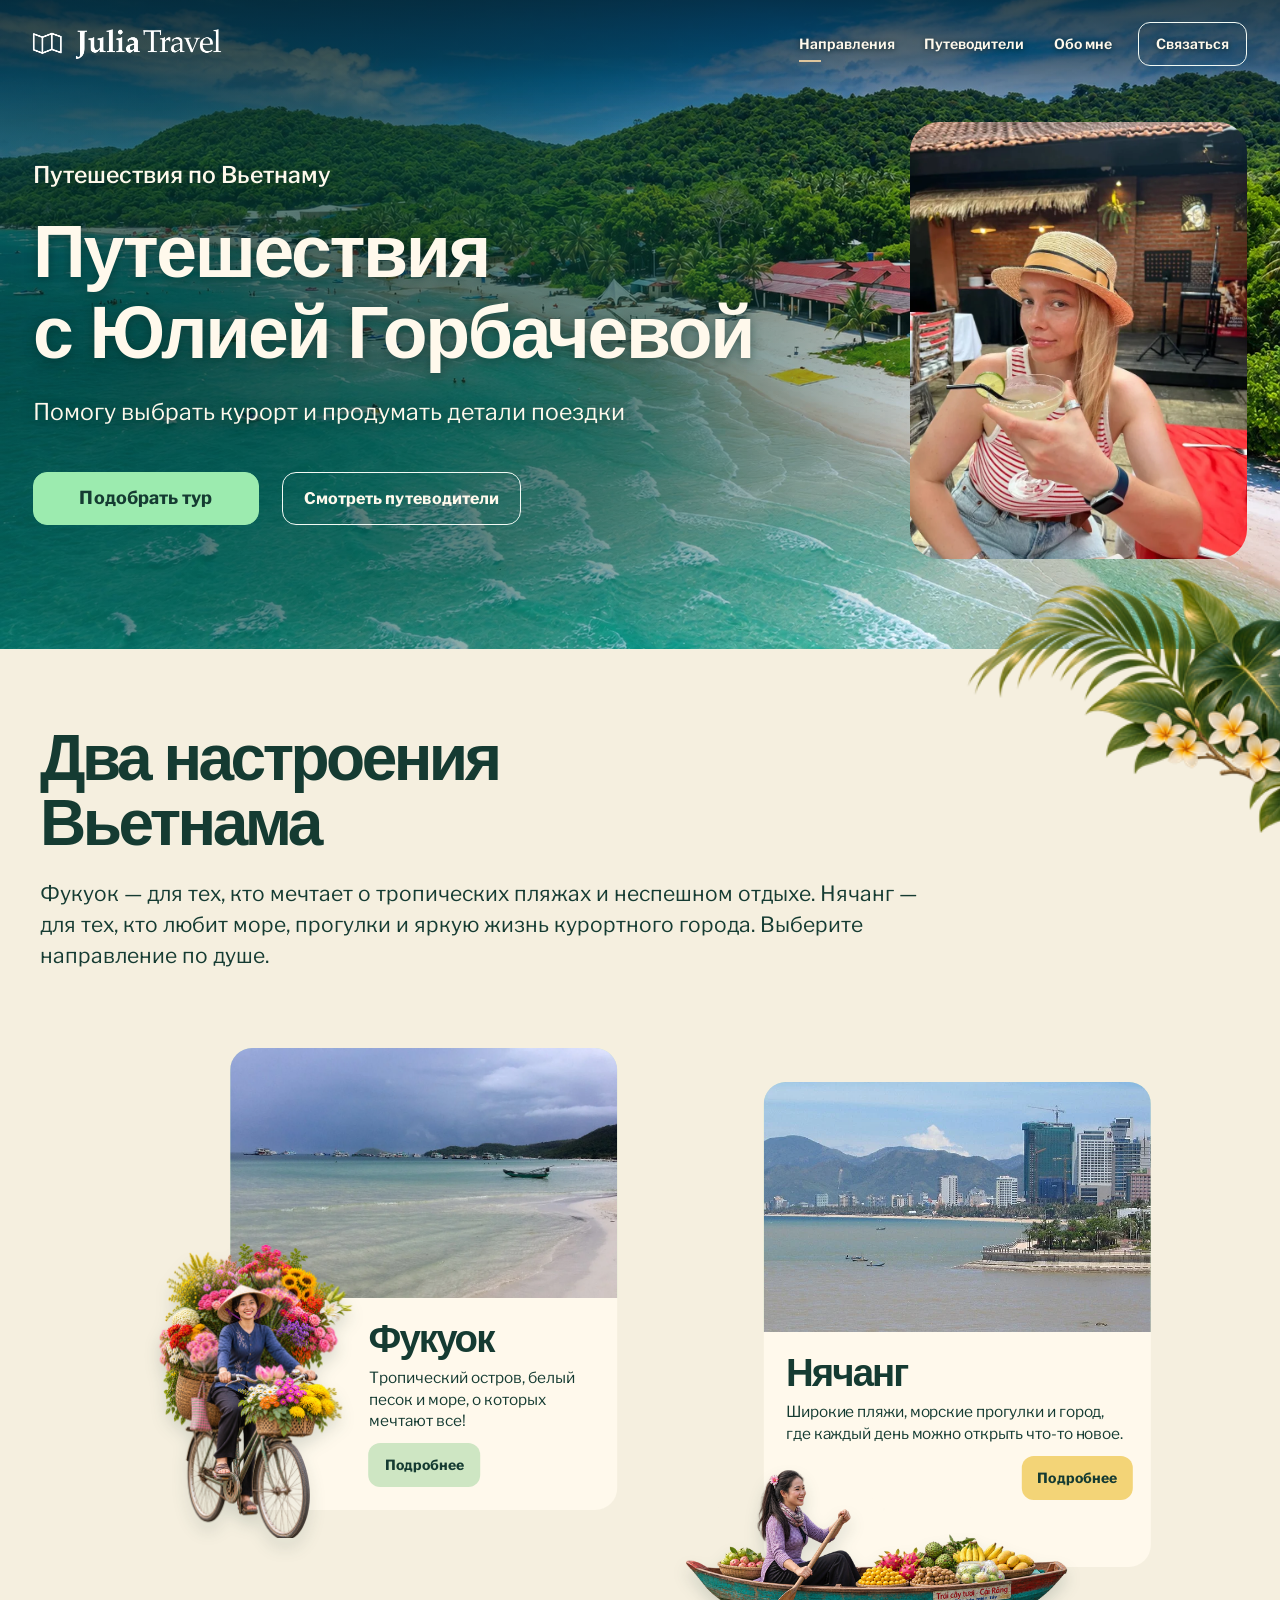
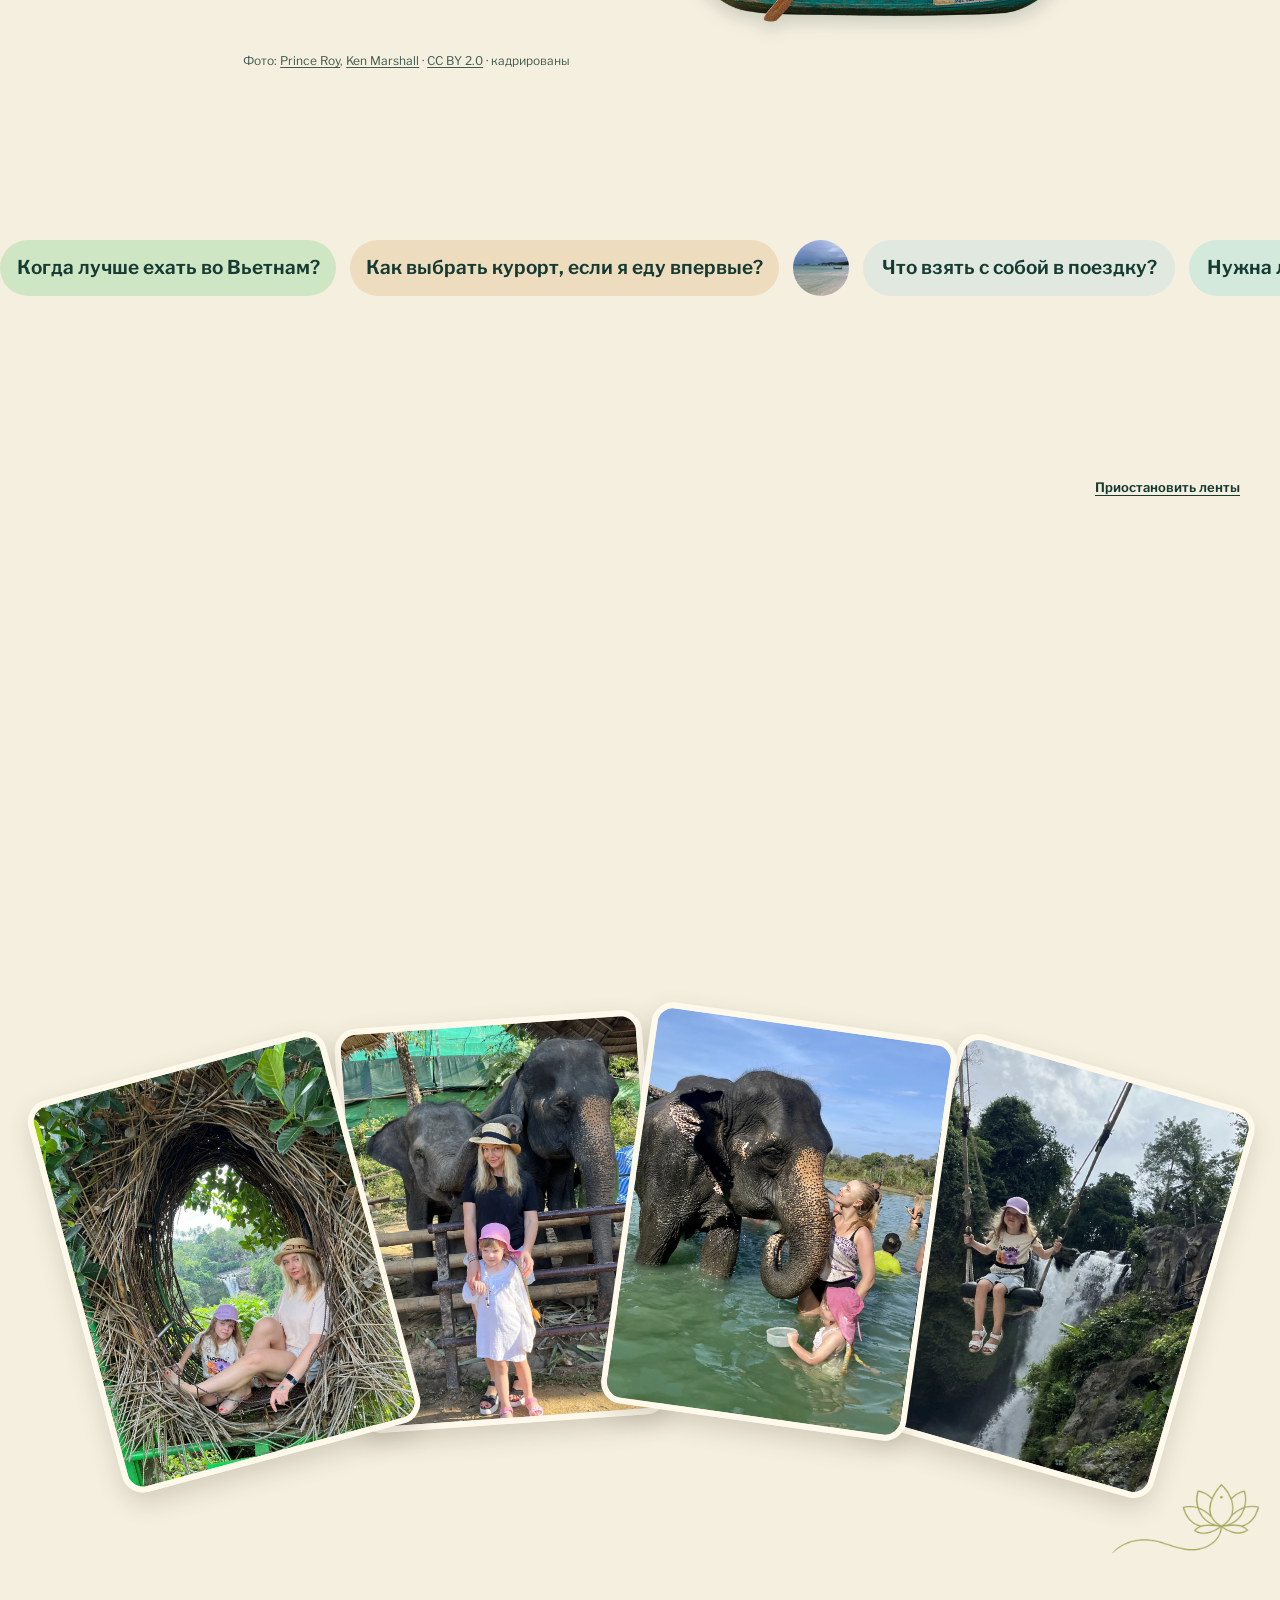
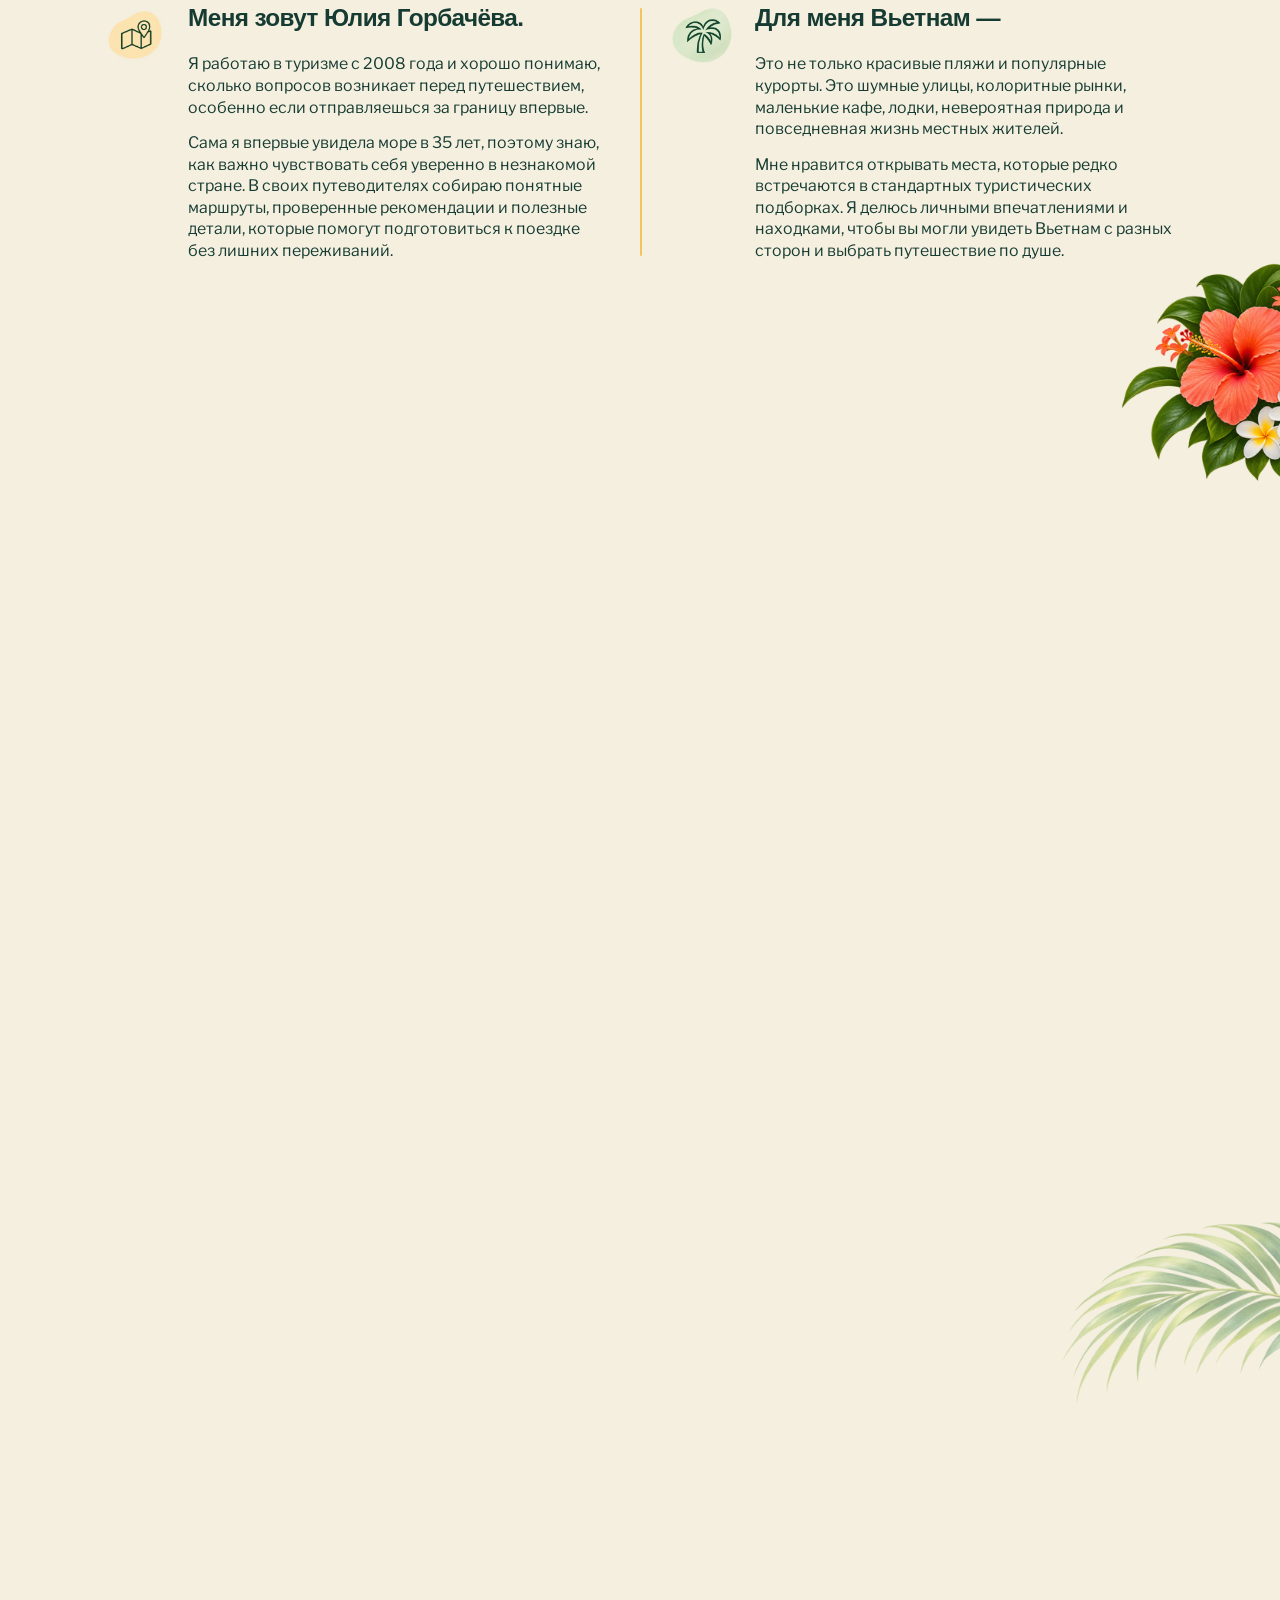
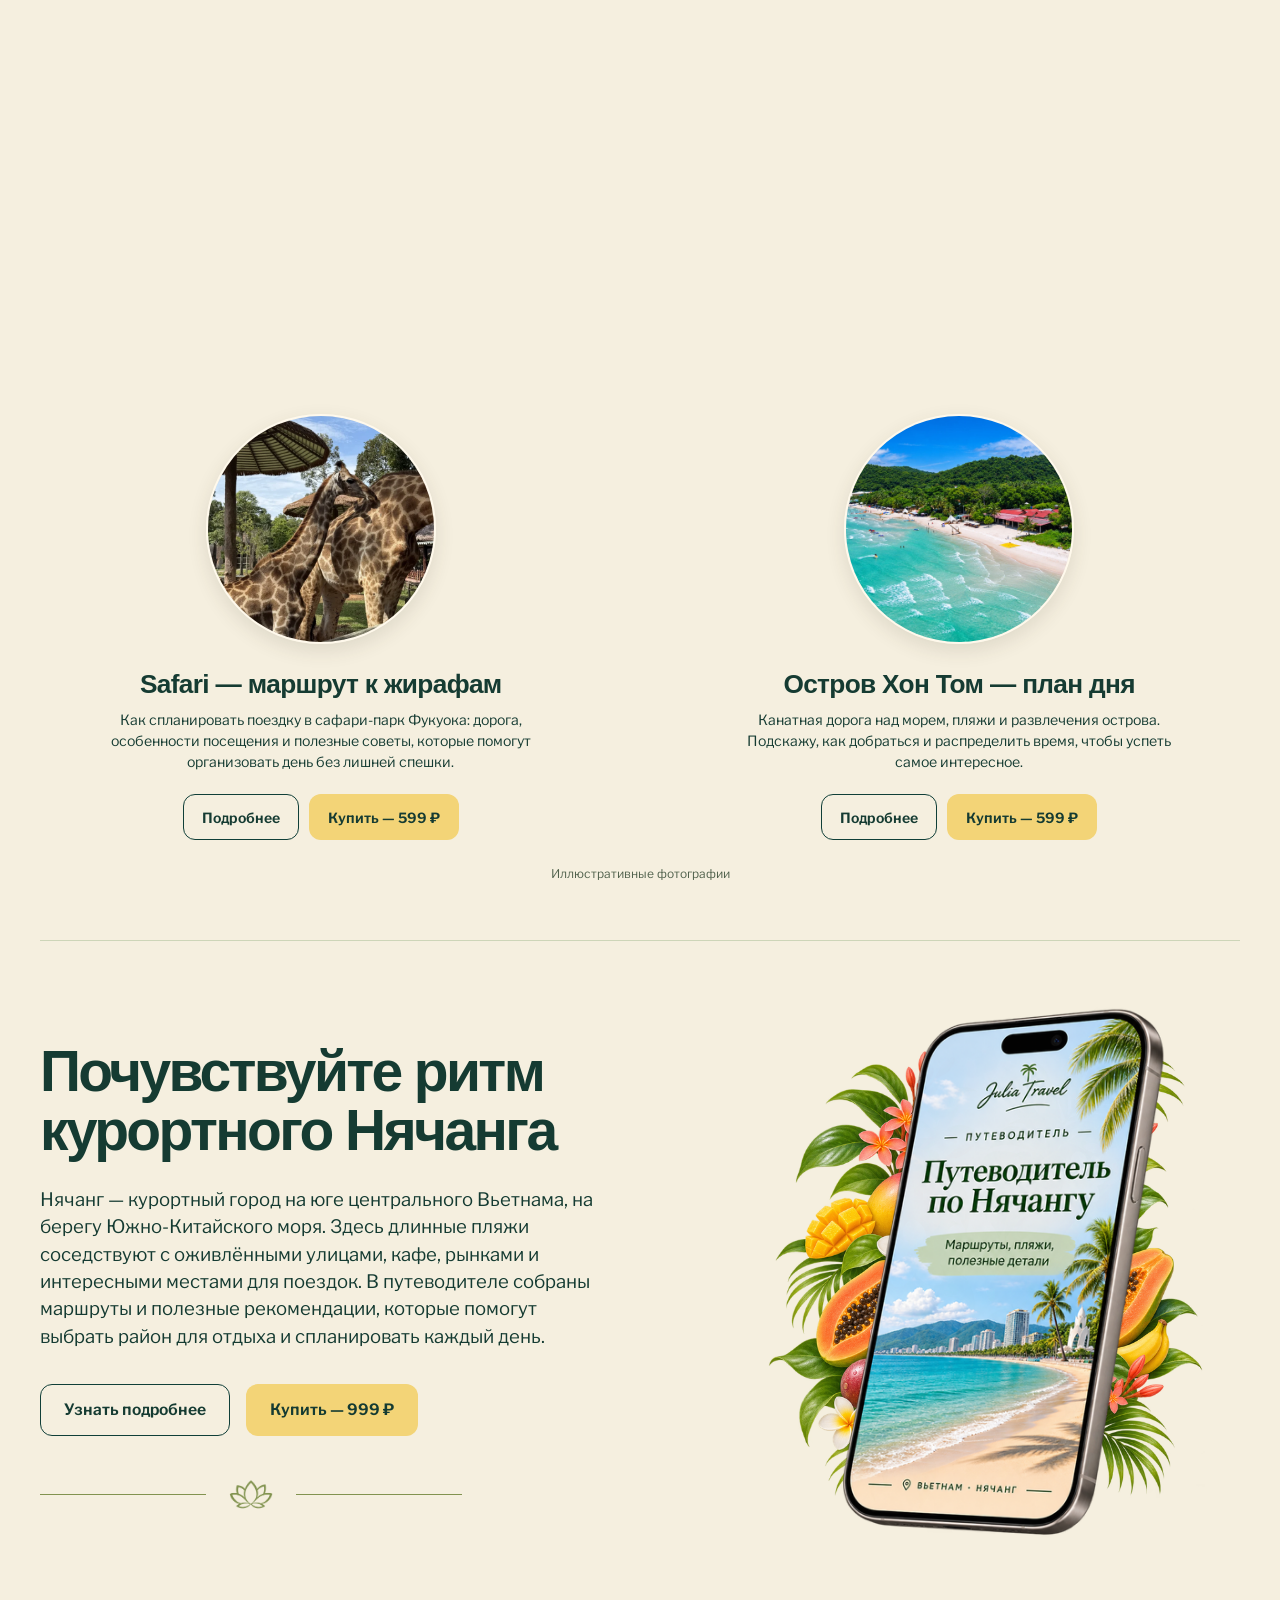
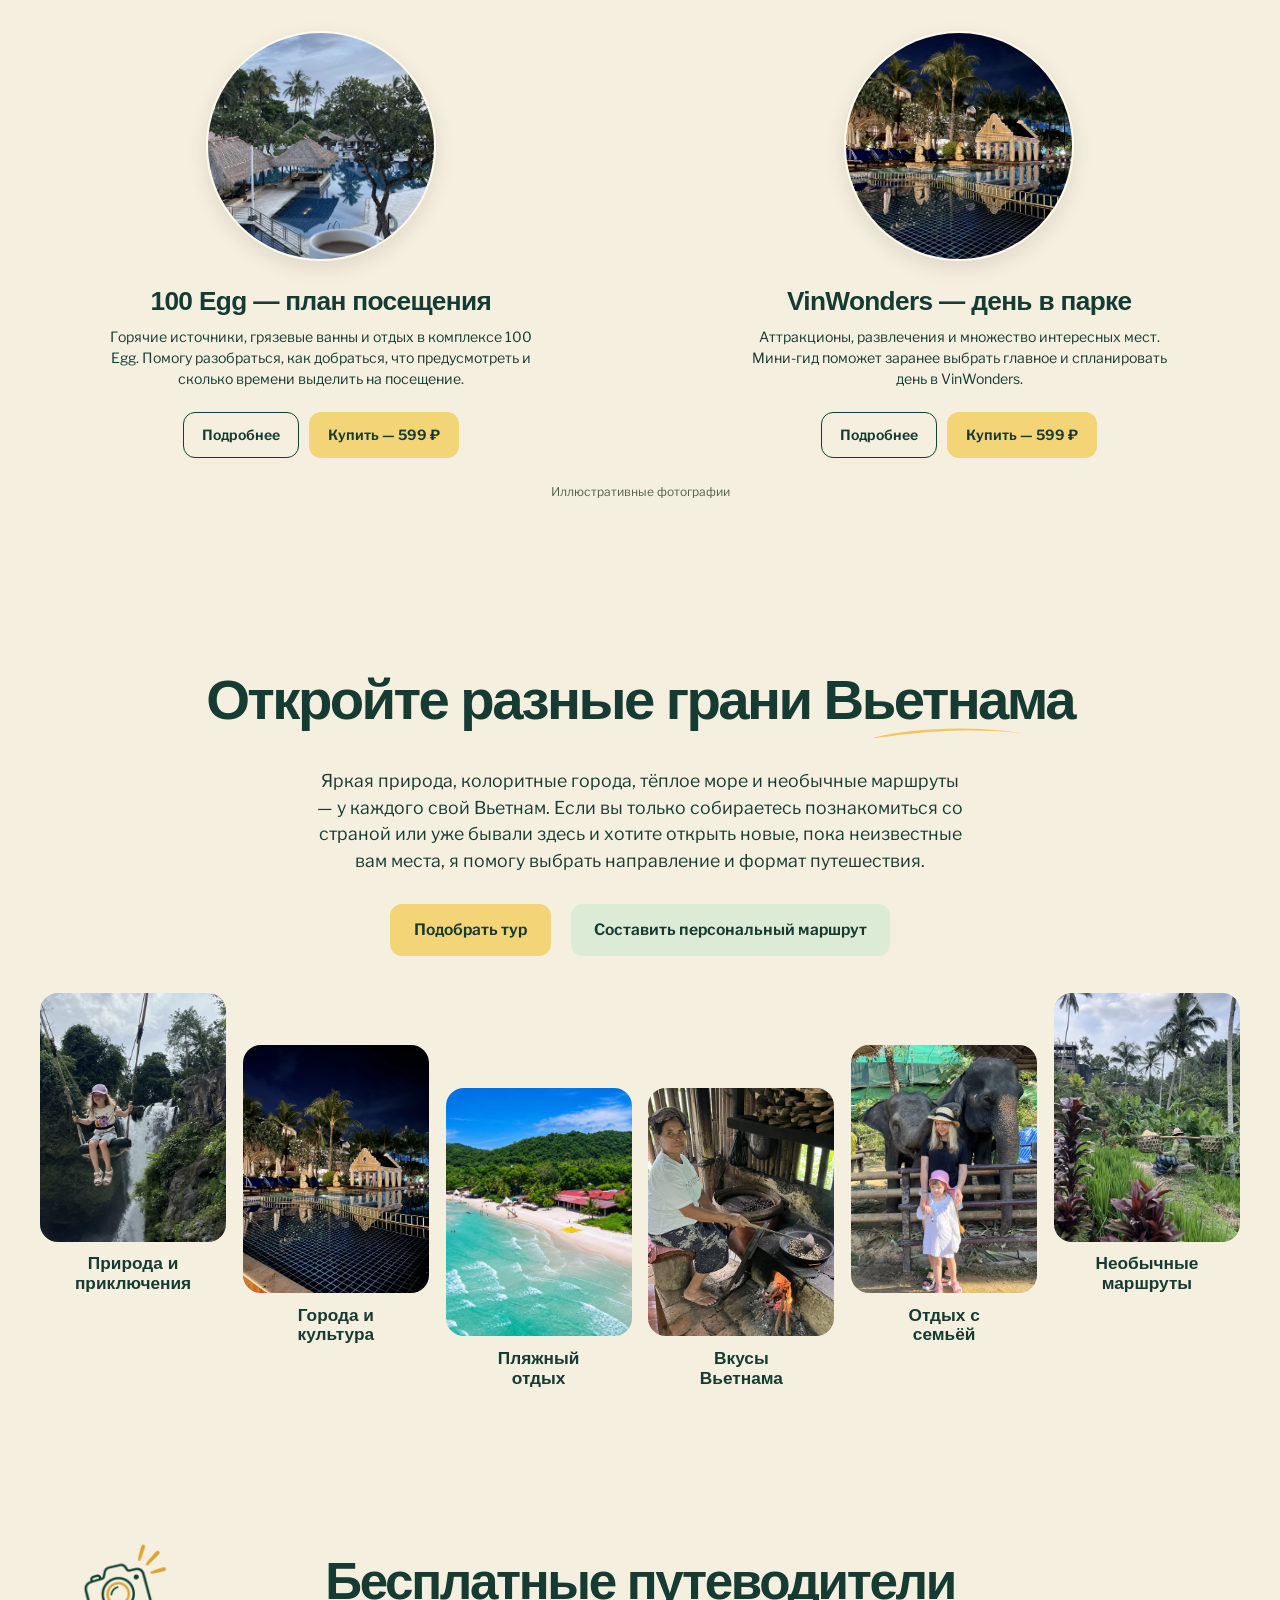
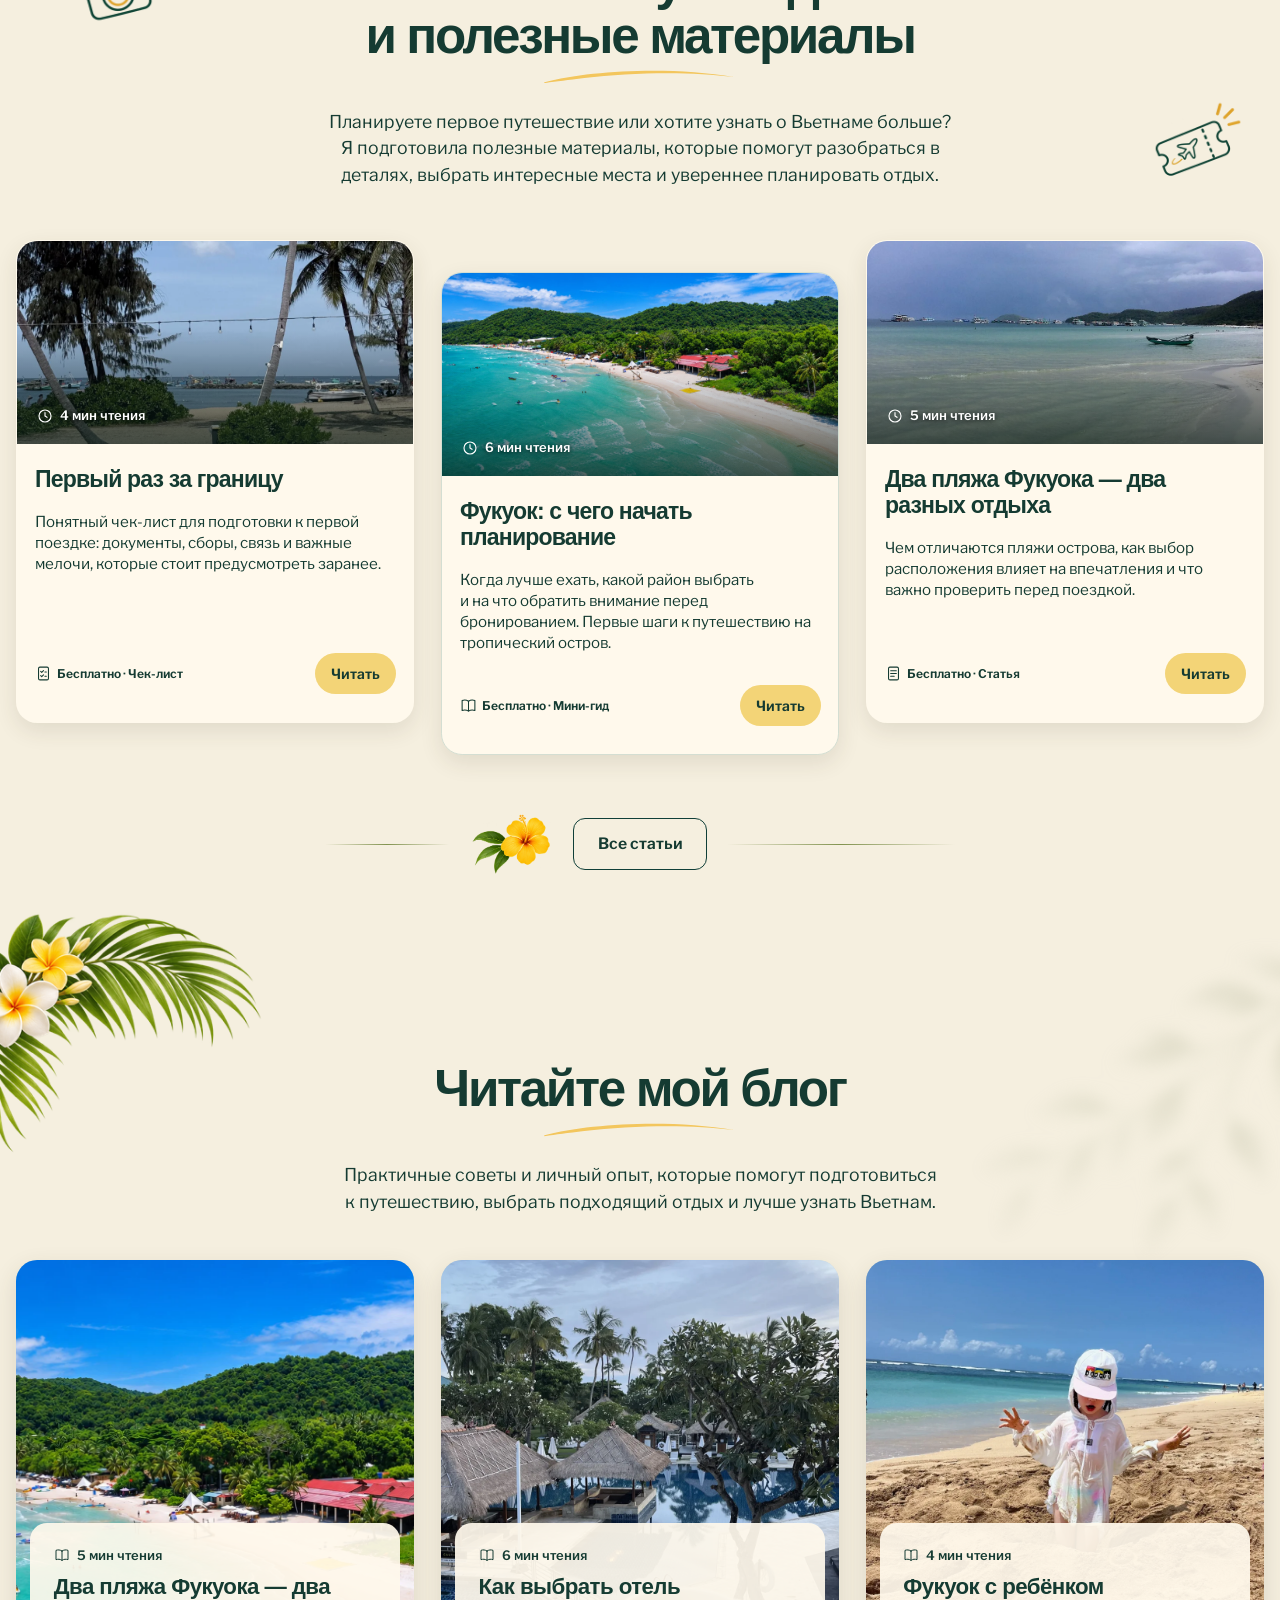
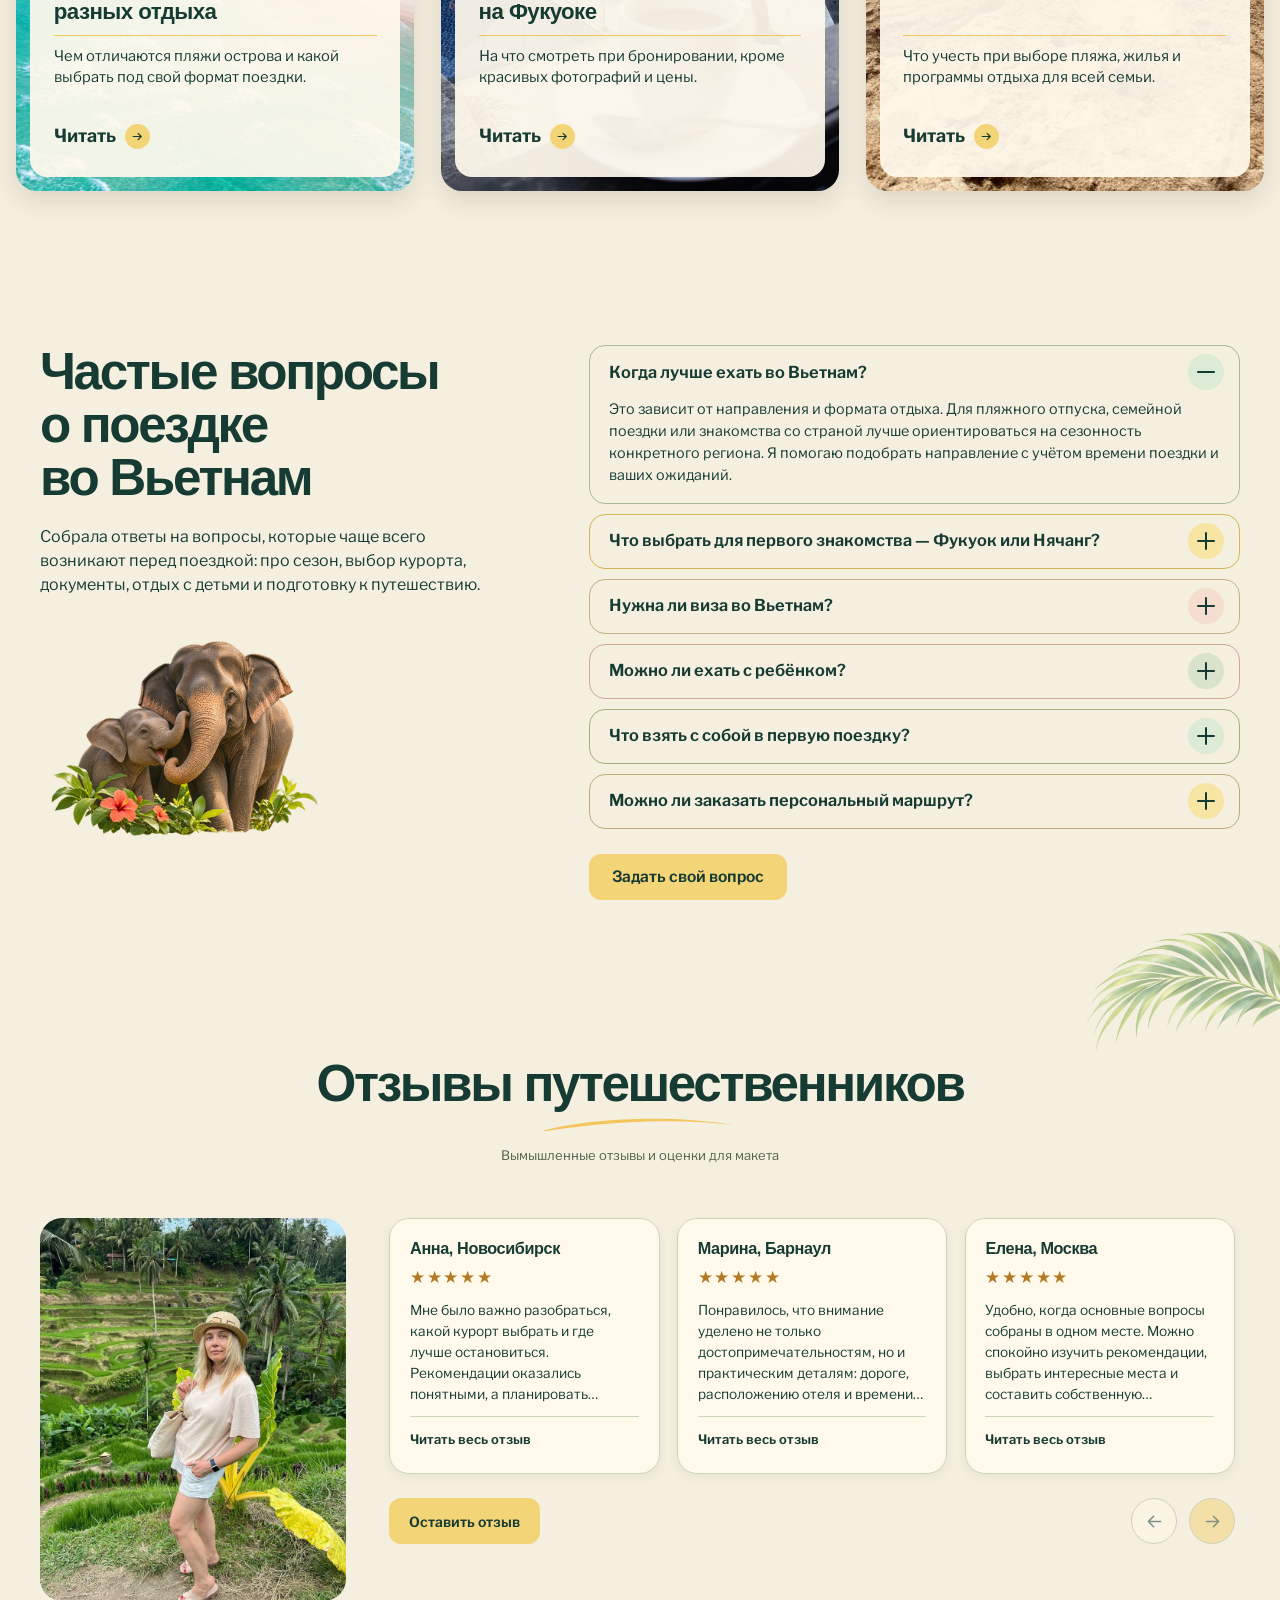
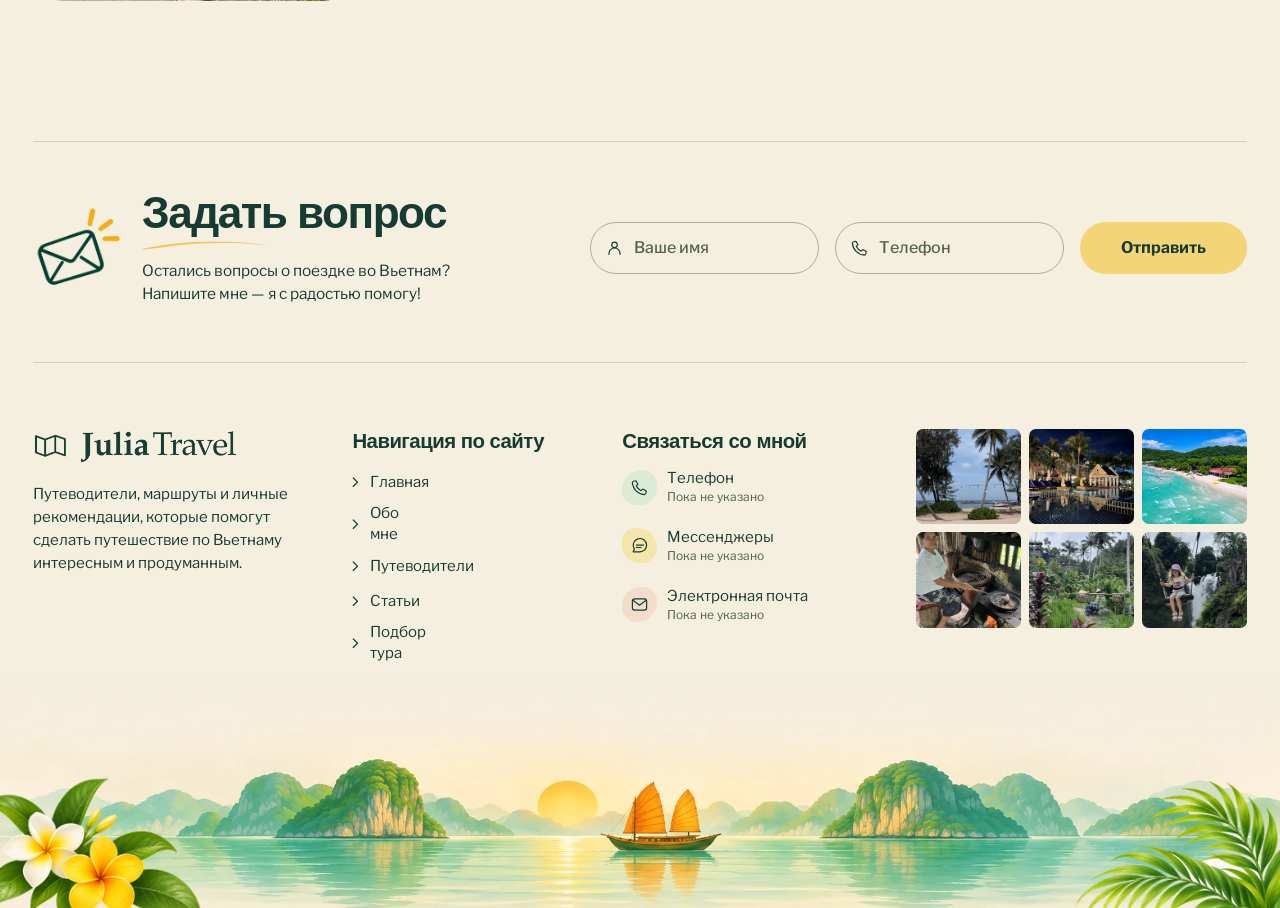
==== commit e15c55c4: "Update footer envelope icon and safari giraffe photo" ====
--- a/emerald-lagoon/index.html
+++ b/emerald-lagoon/index.html
@@ -292,7 +292,7 @@
     <div class="container lagoon-mini-guides" role="group" aria-label="Мини-гиды по Фукуоку" data-reveal-group>
       <article class="lagoon-mini-guide">
         <div class="lagoon-mini-guide-photo" data-reveal="mini-guide-photo">
-          <img src="../assets/images/img-1024x1820-q85 (1).webp" width="1024" height="1820" alt="Слон в воде" loading="lazy">
+          <img src="../assets/images/img-640x640-q85 (21).webp" width="640" height="640" alt="Жирафы в сафари-парке Фукуока" loading="lazy">
         </div>
         <div class="lagoon-mini-guide-copy" data-reveal="mini-guide-copy">
           <h3>Safari — маршрут к жирафам</h3>
@@ -639,7 +639,7 @@
     <div class="container" data-reveal-group>
       <section class="lagoon-footer-question" aria-labelledby="lagoon-footer-title">
         <div class="lagoon-footer-intro" data-reveal="title">
-          <img src="../assets/images/generated-drafts/img-200x200 (2).png" width="200" height="200" alt="" loading="lazy">
+          <img src="../assets/images/generated-drafts/img-200x200 (22).png" width="200" height="200" alt="" loading="lazy">
           <div>
             <h2 id="lagoon-footer-title">Задать вопрос</h2>
             <svg class="lagoon-materials-stroke" viewBox="0 0 380 27" aria-hidden="true" focusable="false"><path d="M1 24C89 1 250-8 376 14c-89-12-205-9-296 2C46 20 24 23 1 26c-1 0-1-1 0-2Z" fill="currentColor"/></svg>
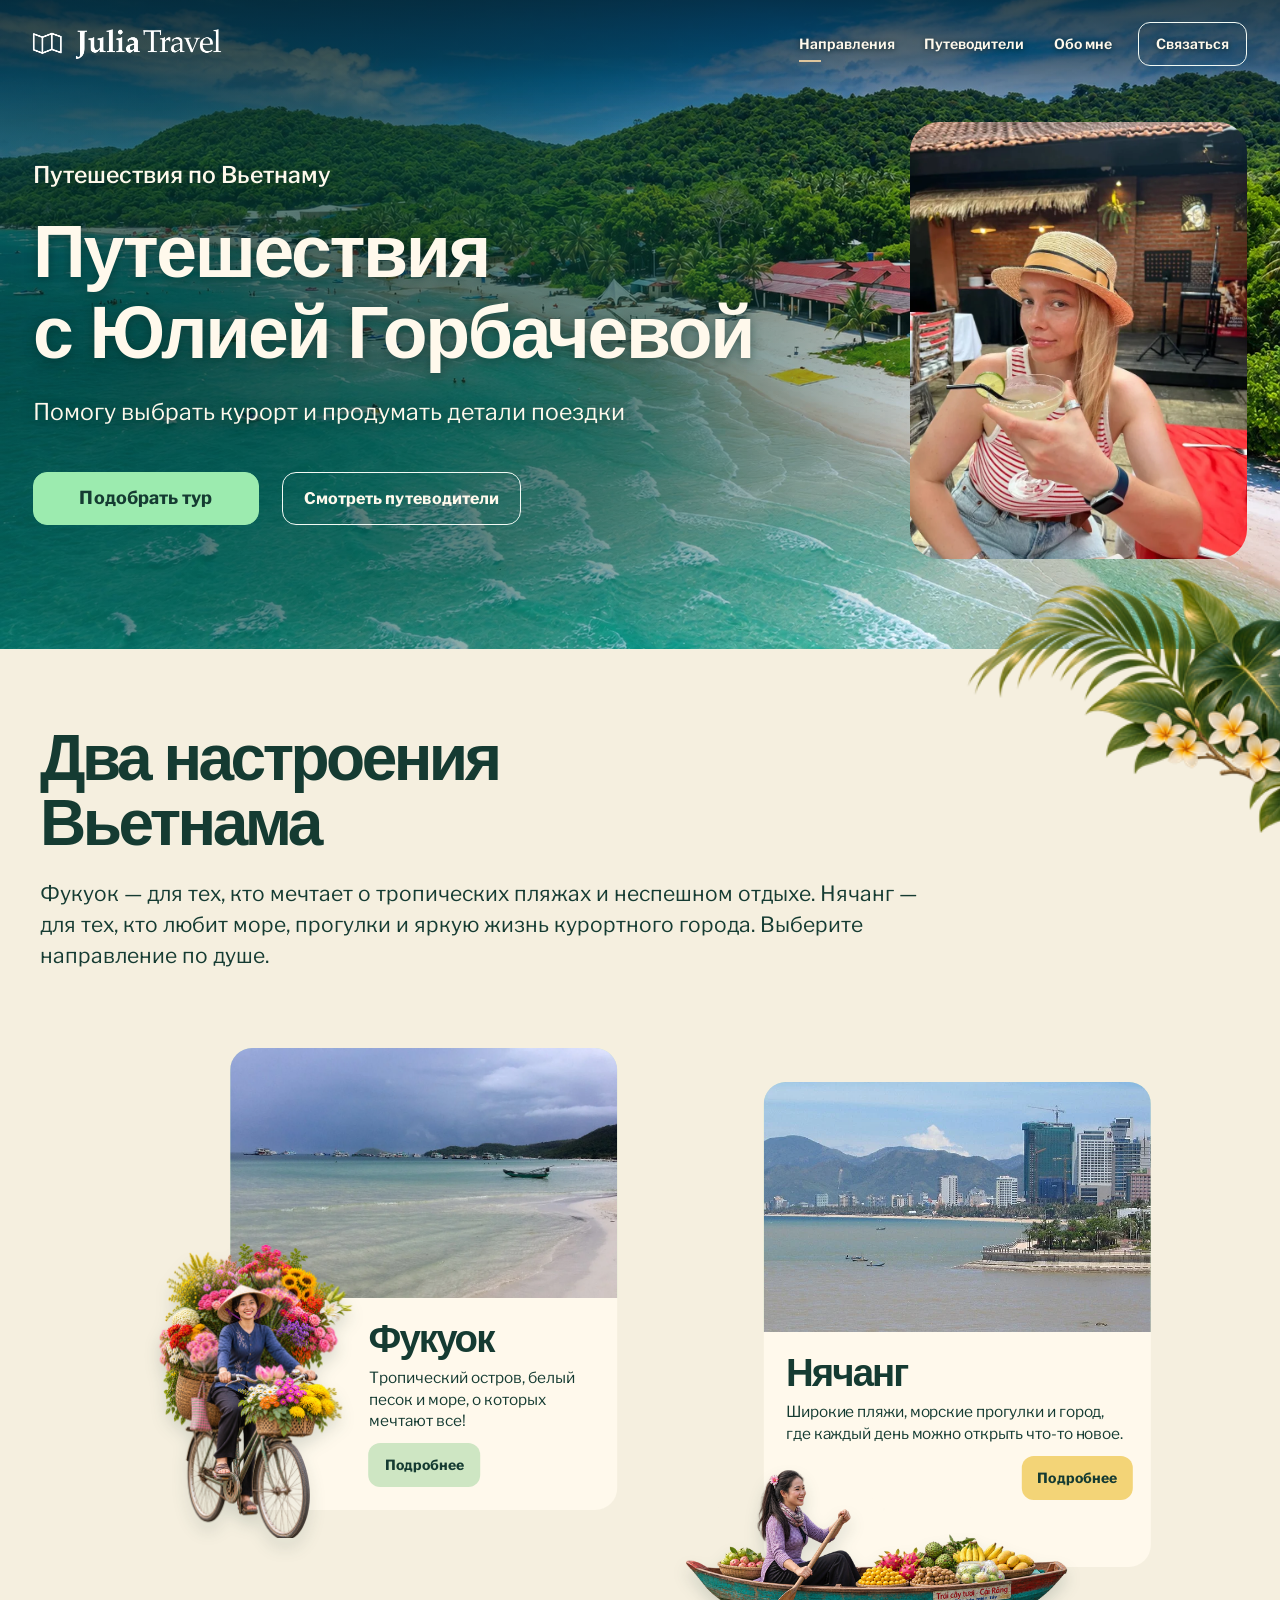
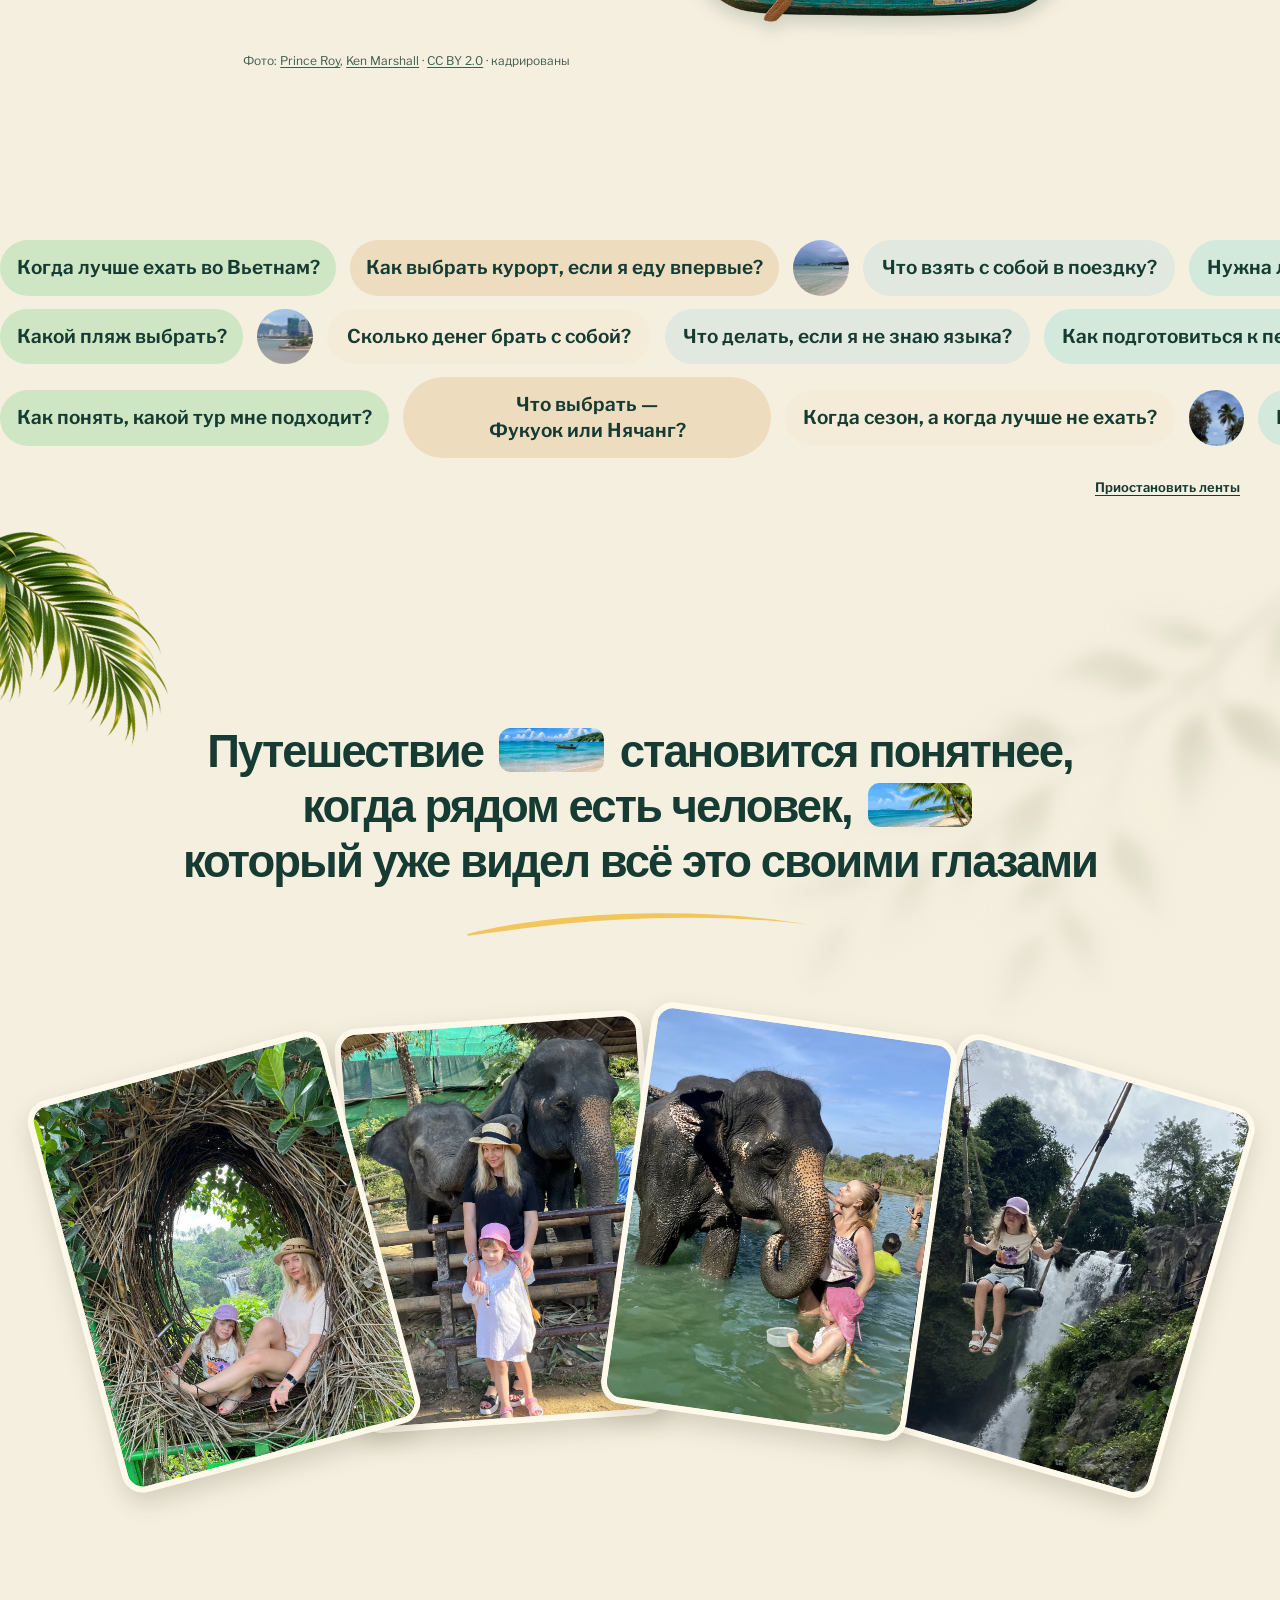
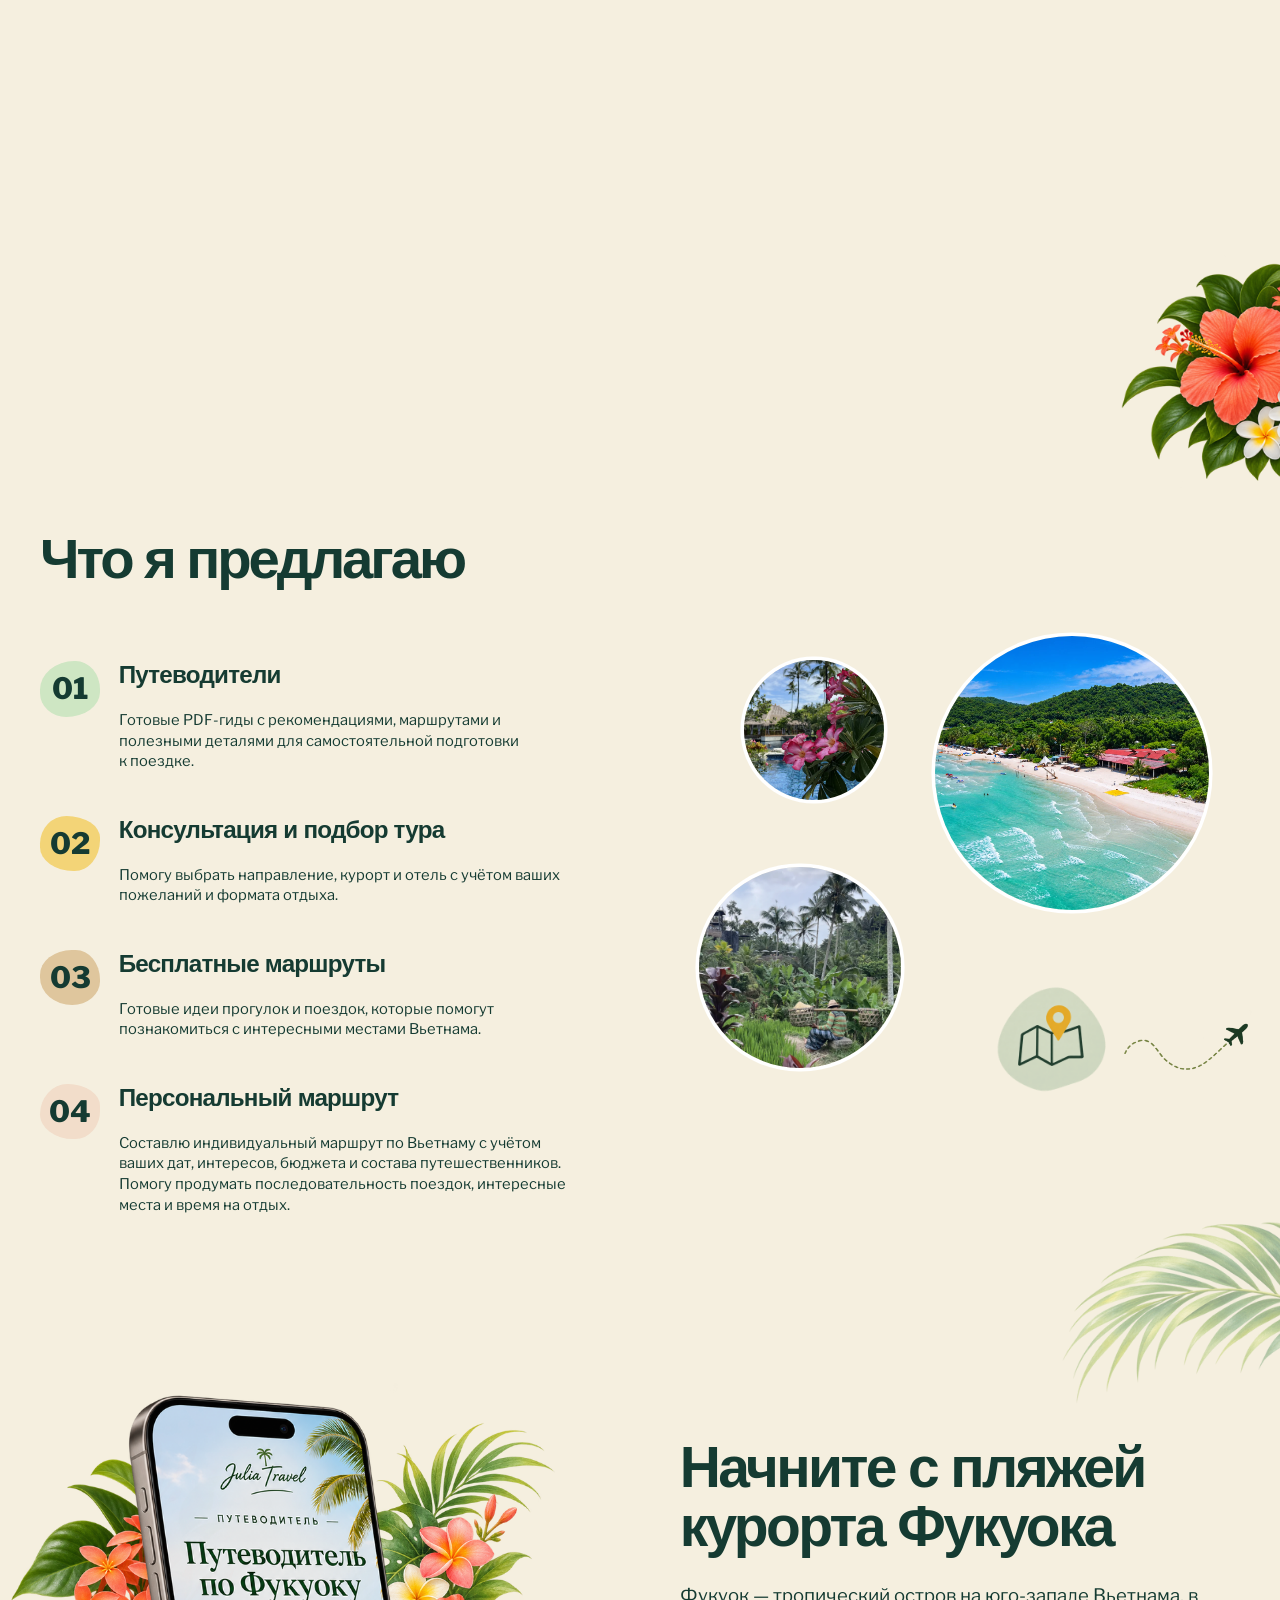
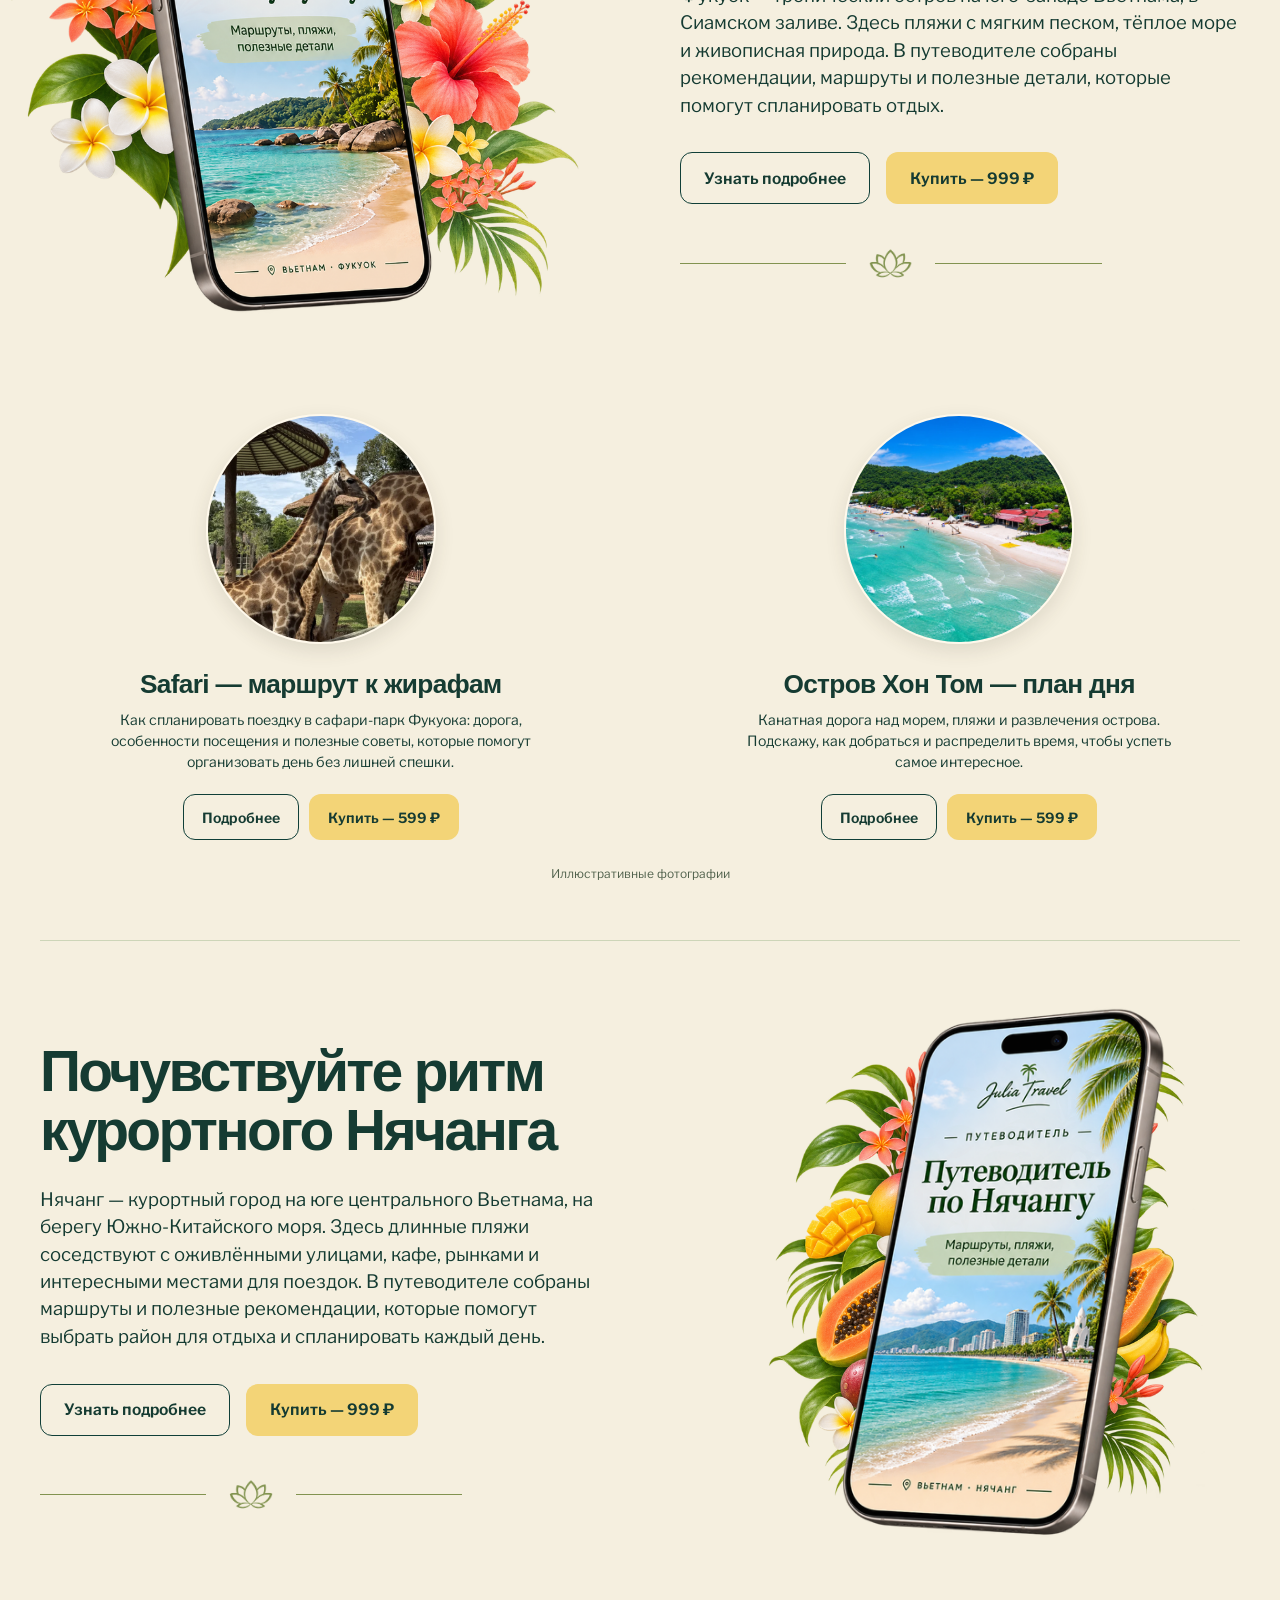
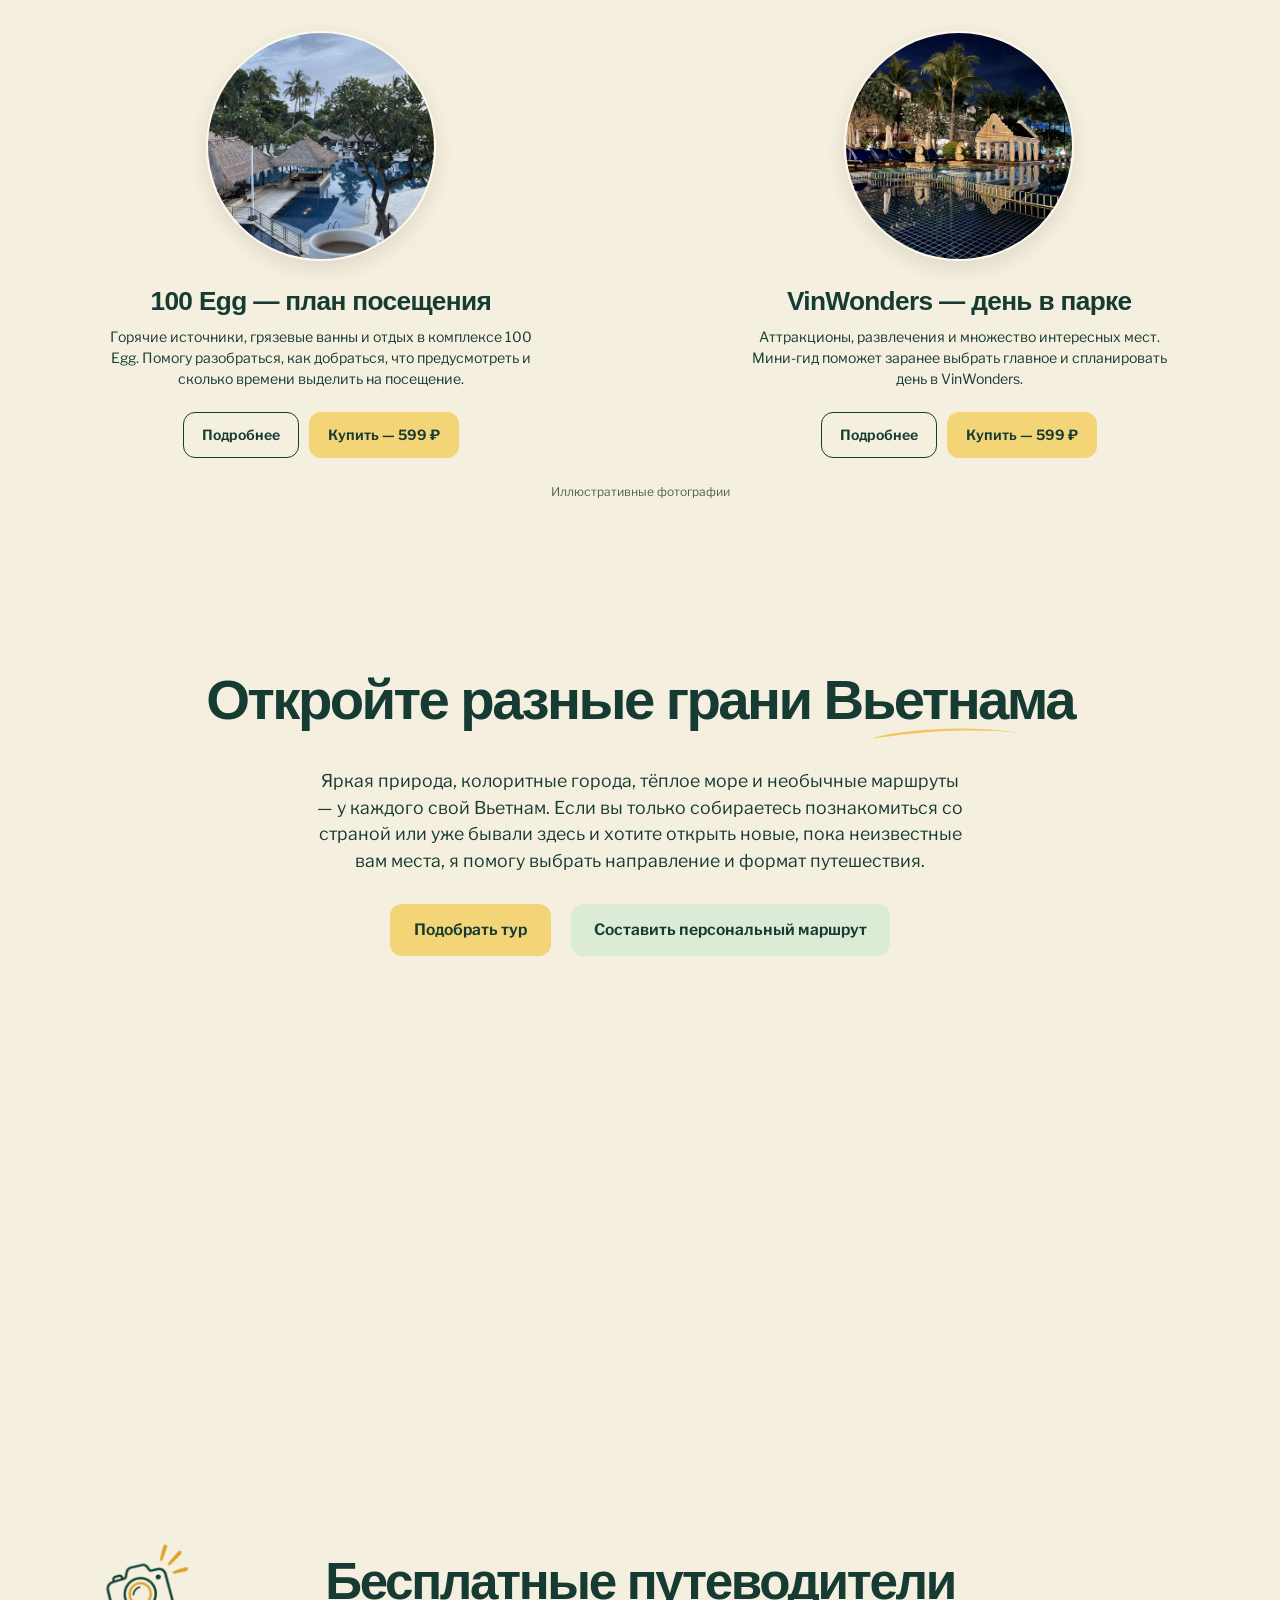
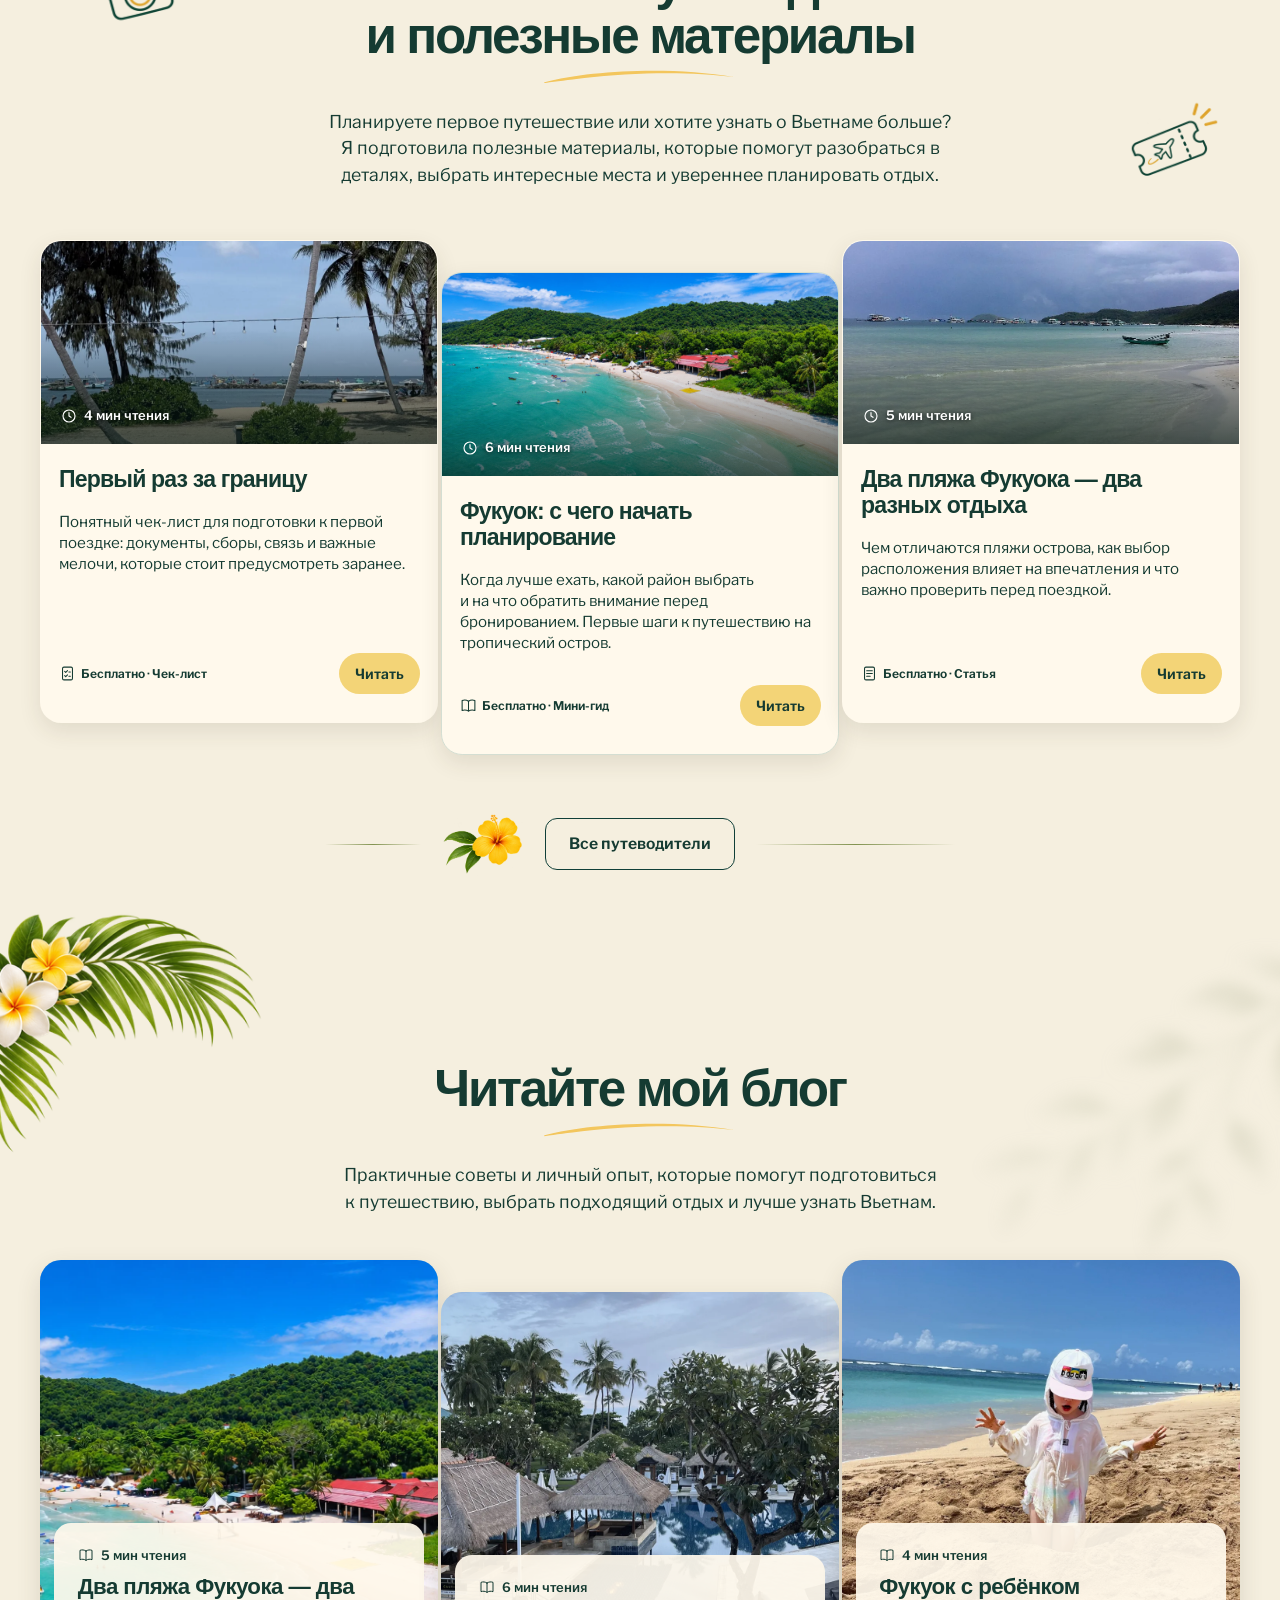
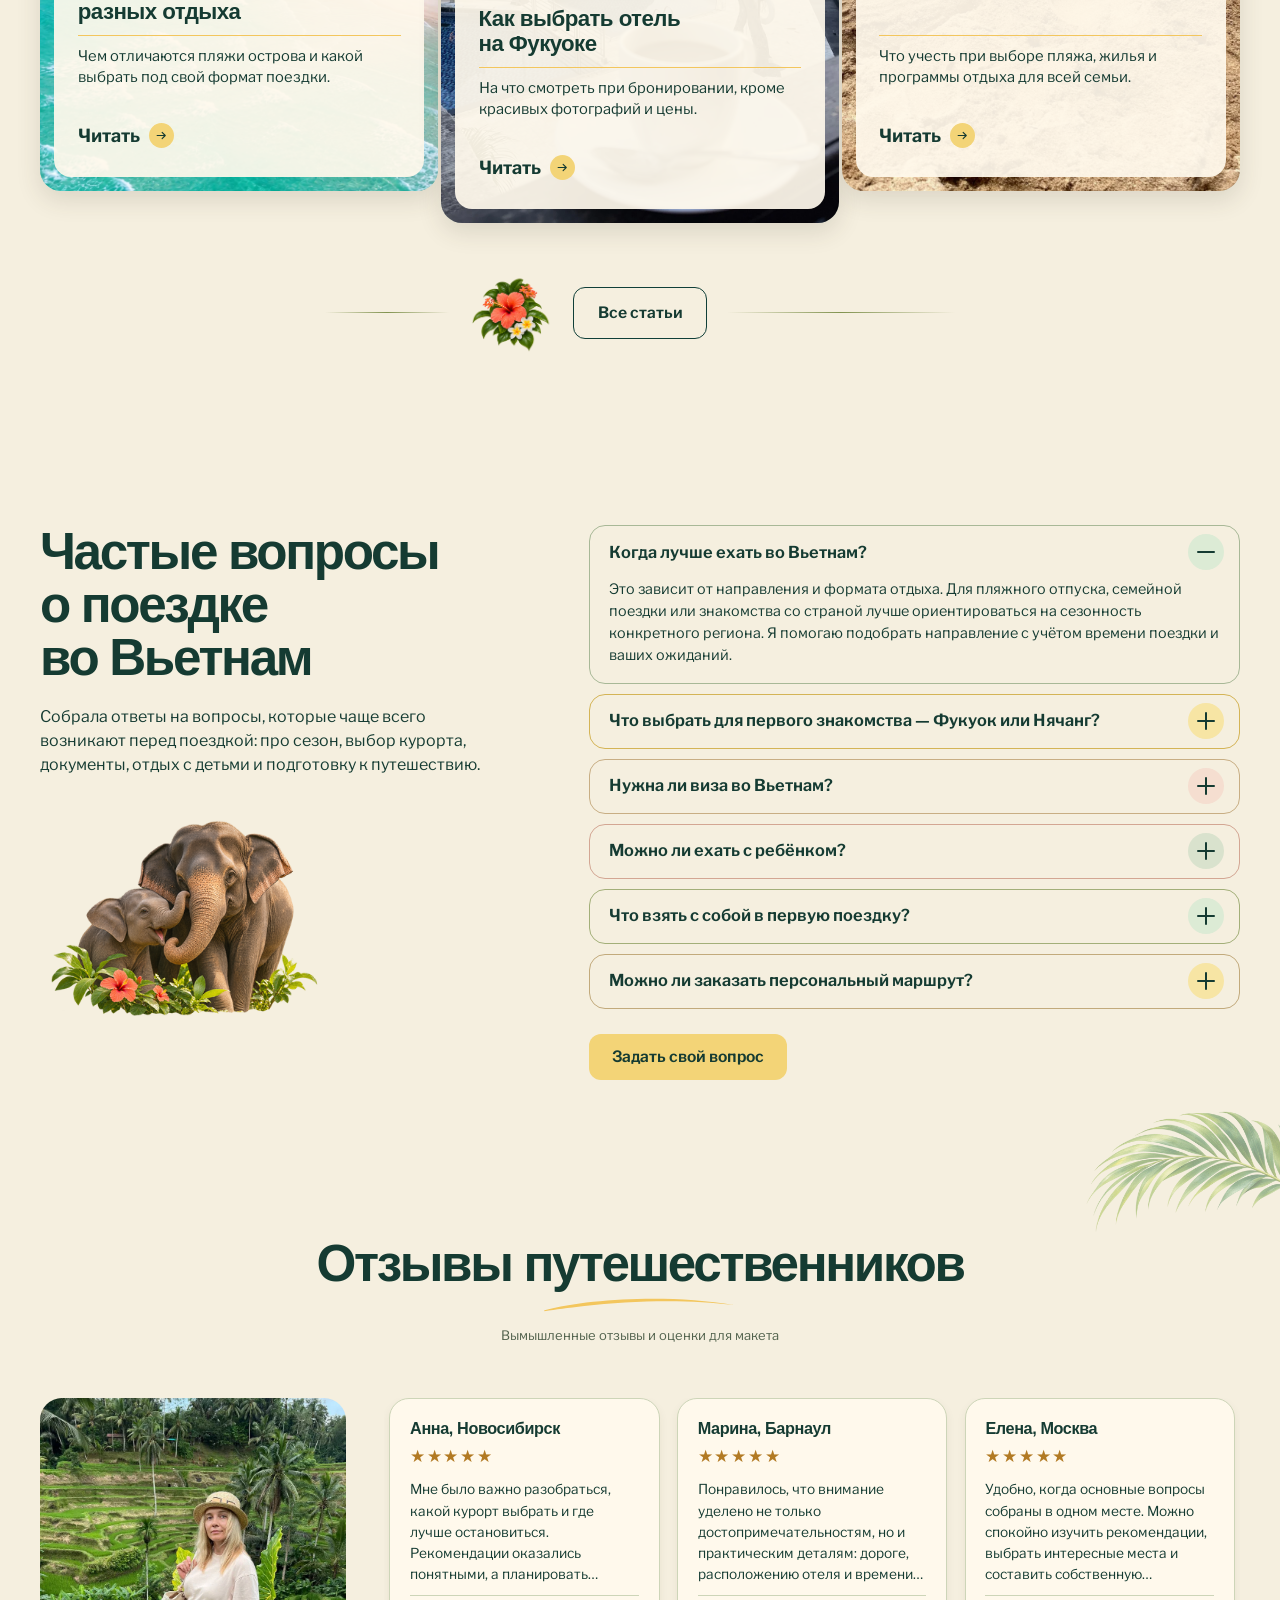
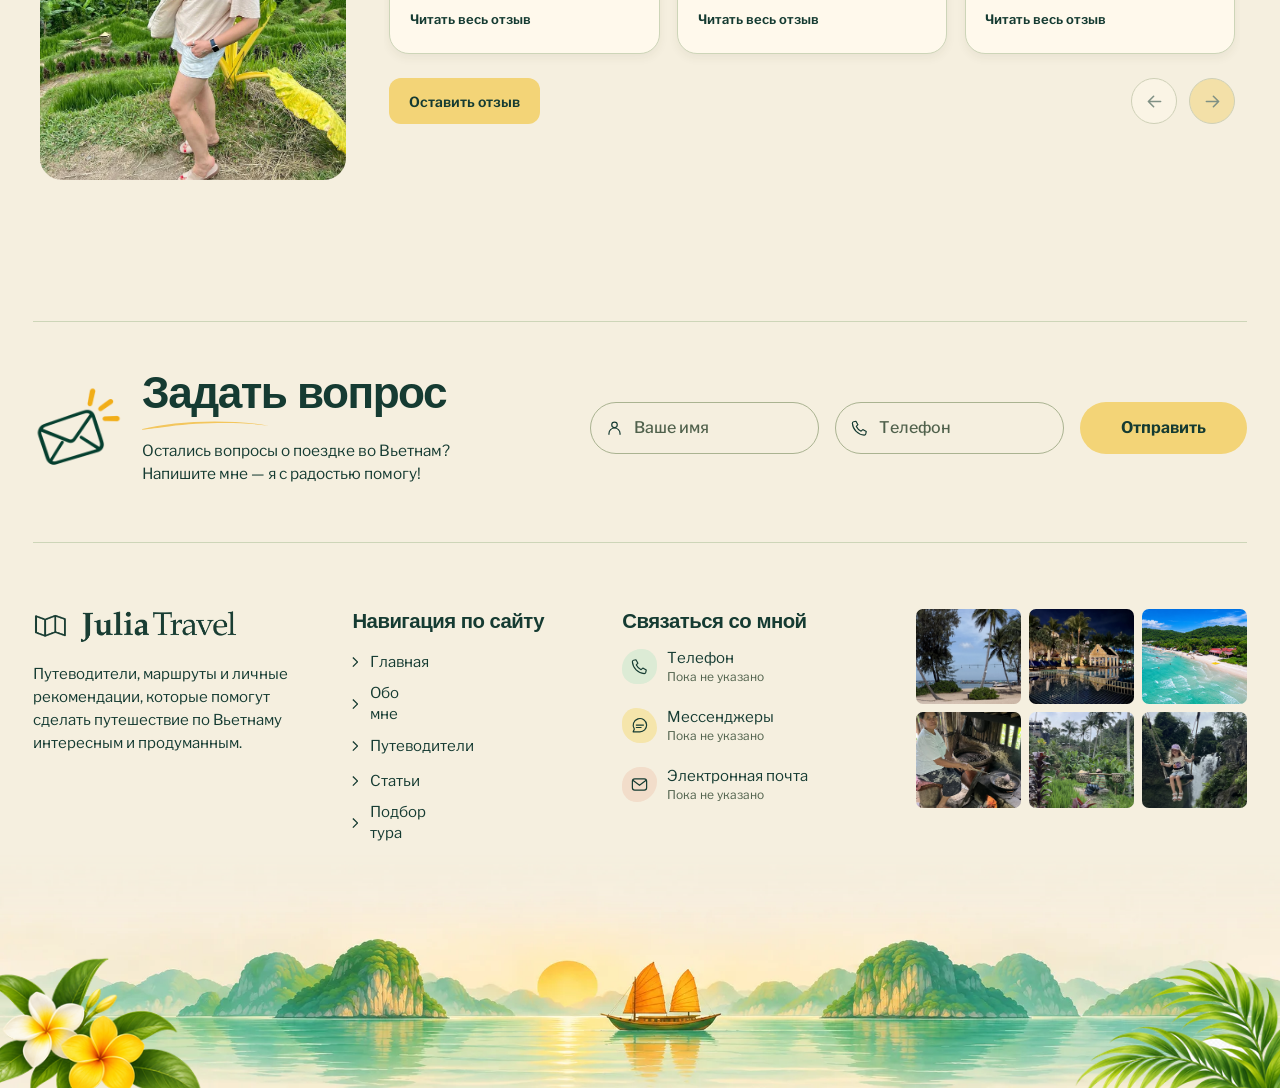
==== commit 69dfad09: "Refine material and blog card layouts" ====
--- a/emerald-lagoon/index.html
+++ b/emerald-lagoon/index.html
@@ -483,7 +483,7 @@
       <div class="lagoon-materials-actions" data-reveal="material-actions">
         <div>
           <img src="../assets/images/generated-drafts/img-250x203.png" width="250" height="203" alt="" loading="lazy">
-          <button class="lagoon-guide-cta lagoon-guide-cta--more" type="button" aria-disabled="true" title="Раздел статей готовится">Все статьи</button>
+          <button class="lagoon-guide-cta lagoon-guide-cta--more" type="button" aria-disabled="true" title="Раздел путеводителей готовится">Все путеводители</button>
         </div>
       </div>
     </div>
@@ -529,6 +529,12 @@
             <button class="lagoon-article-read" type="button" aria-disabled="true" title="Статья готовится" data-article="phu-quoc-with-kids">Читать <span class="lagoon-article-arrow"><svg viewBox="0 0 24 24" fill="none" stroke="currentColor" stroke-width="1.8" stroke-linecap="round" stroke-linejoin="round" aria-hidden="true"><path d="M5 12h13m-5-5 5 5-5 5"/></svg></span></button>
           </div>
         </article>
+      </div>
+      <div class="lagoon-materials-actions lagoon-blog-actions" data-reveal="material-actions">
+        <div>
+          <img src="../assets/images/generated-drafts/img-350x350.png" width="350" height="350" alt="" loading="lazy">
+          <button class="lagoon-guide-cta lagoon-guide-cta--more" type="button" aria-disabled="true" title="Раздел статей готовится">Все статьи</button>
+        </div>
       </div>
     </div>
   </section>
--- a/assets/css/emerald-lagoon.css
+++ b/assets/css/emerald-lagoon.css
@@ -1163,6 +1163,15 @@
     background: #f5efdf;
 }
 .lagoon-materials > .container, .lagoon-blog > .container { width: min(calc(100% - 32px), 1290px); }
+@media (min-width: 1280px) {
+    .lagoon-materials > .container, .lagoon-blog > .container { width: min(calc(100% - 80px), 1340px); }
+    .lagoon-materials-grid, .lagoon-blog-grid {
+        --original-row: min(calc(100vw - 32px), 1290px);
+        --original-gap: clamp(19px, 2.06vw, 30px);
+        grid-template-columns: repeat(3, calc((var(--original-row) - 2 * var(--original-gap)) / 3));
+        column-gap: calc((100% - (var(--original-row) - 2 * var(--original-gap))) / 2);
+    }
+}
 .lagoon-materials-intro, .lagoon-blog-intro {
     position: relative;
     text-align: center;
@@ -1361,7 +1370,8 @@
 .lagoon-blog {
     position: relative;
     isolation: isolate;
-    padding-block: clamp(66px, 6vw, 86px) clamp(72px, 7vw, 106px);
+    --materials-drop: clamp(24px, 2.5vw, 36px);
+    padding-block: clamp(66px, 6vw, 86px) calc(clamp(72px, 7vw, 106px) + 20px);
     background: #f5efdf;
 }
 .lagoon-blog-decor {
@@ -1383,7 +1393,10 @@
 }
 .lagoon-blog-grid {
     margin-top: clamp(30px, 3.5vw, 50px);
-}
+    padding-bottom: var(--materials-drop);
+}
+.lagoon-article:nth-child(2) { top: var(--materials-drop); }
+@media (max-width: 760px) { .lagoon-blog { --materials-drop: 0px; } }
 .lagoon-article {
     position: relative;
     isolation: isolate;
@@ -2089,3 +2102,9 @@
     .lagoon-footer-content > :nth-child(3) { --reveal-delay: 410ms; }
     .lagoon-footer-gallery { --reveal-delay: 485ms; }
 }
+@media (min-width: 1280px) {
+    .lagoon-materials-grid, .lagoon-blog-grid {
+        grid-template-columns: repeat(3, calc((var(--original-row) - 2 * var(--original-gap)) / 3));
+        column-gap: calc((100% - (var(--original-row) - 2 * var(--original-gap))) / 2);
+    }
+}
